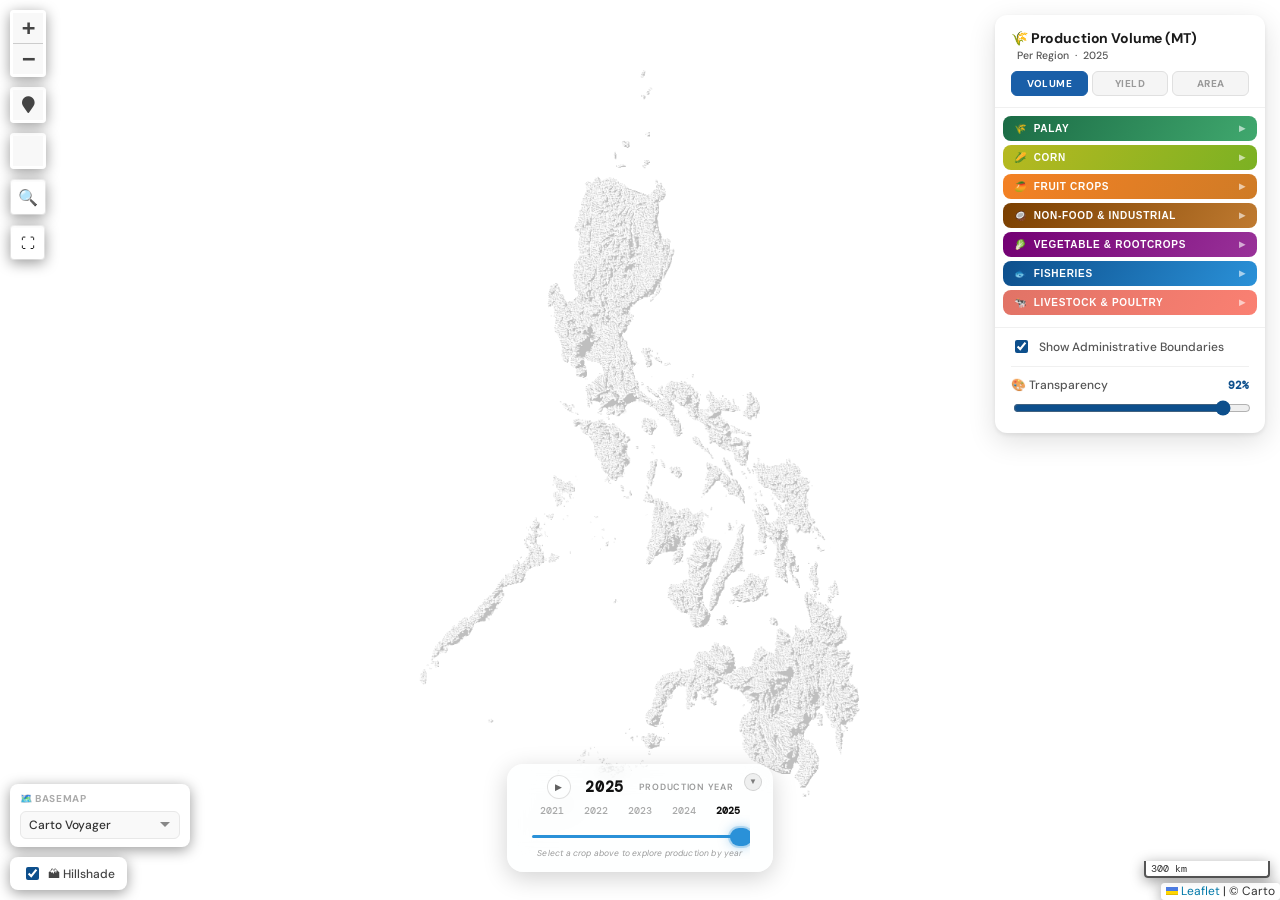
==== index.html @ 70ce282b "Initial Push" ====
<!doctype html>
<html lang="en">

<head>
    <meta charset="utf-8">
    <meta name="viewport" content="initial-scale=1,user-scalable=no,maximum-scale=1,width=device-width">
<title>Production Volume</title>
    <link rel="stylesheet" href="css/leaflet.css">
    <link rel="stylesheet" href="css/qgis2web.css">
    <link rel="stylesheet" href="css/L.Control.Locate.min.css">
    <link rel="stylesheet" href="css/fontawesome-all.min.css">
    <link rel="stylesheet" href="css/leaflet.photon.css">
    <link rel="stylesheet" href="css/leaflet-measure.css">
    <link rel="stylesheet" href="css/app.css">
</head>

<body>

    <div id="control-panel">
        <div id="panel-header">
            <h3 id="panel-title">🌾 Production Volume (MT)</h3>
            <p>&nbsp; Per Region &nbsp;·&nbsp; <span id="header-year">2025</span></p>
            <div id="metric-tabs">
                <button class="metric-tab active" data-metric="volume">Volume</button>
                <button class="metric-tab" data-metric="yield">Yield</button>
                <button class="metric-tab" data-metric="area">Area</button>
            </div>
        </div>
        <div id="tree-scroll">
            <div class="tree-section">
                <button class="section-header palay">
                    <div class="section-header-inner"><span>🌾</span><span>Palay</span></div>
                    <span class="chevron">▶</span>
                </button>
                <div class="tree-children">
                    <div class="tree-item" data-crop="Overall Palay Production">Palay</div>
                    <div class="tree-item" data-crop="Irrigated Palay Production">Irrigated Palay</div>
                    <div class="tree-item" data-crop="Rainfed Palay Production">Rainfed Palay</div>
                </div>
            </div>
            <div class="tree-section">
                <button class="section-header corn">
                    <div class="section-header-inner"><span>🌽</span><span>Corn</span></div>
                    <span class="chevron">▶</span>
                </button>
                <div class="tree-children">
                    <div class="tree-item" data-crop="Yellow Corn Production">Yellow Corn</div>
                    <div class="tree-item" data-crop="White Corn Production">White Corn</div>
                </div>
            </div>
            <div class="tree-section">
                <button class="section-header fruits">
                    <div class="section-header-inner"><span>🥭</span><span>Fruit Crops</span></div>
                    <span class="chevron">▶</span>
                </button>
                <div class="tree-children">
                    <div class="tree-item" data-crop="Overall Mango Production">Mango</div>
                    <div class="tree-item" data-crop="Overall Banana Production">Banana</div>
                </div>
            </div>
            <div class="tree-section">
                <button class="section-header non-food">
                    <div class="section-header-inner"><span>🥥</span><span>Non-Food &amp; Industrial</span></div>
                    <span class="chevron">▶</span>
                </button>
                <div class="tree-children">
                    <div class="tree-item" data-crop="Overall Coconut Production">Coconut with Husk</div>
                    <div class="tree-item" data-crop="Overall Sugar Production">Sugarcane</div>
                </div>
            </div>
            <div class="tree-section">
                <button class="section-header vegetable">
                    <div class="section-header-inner"><span>🥬</span><span>Vegetable &amp; Rootcrops</span></div>
                    <span class="chevron">▶</span>
                </button>
                <div class="tree-children">
                    <div class="tree-item" data-crop="Overall Cabbage Production">Cabbage</div>
                    <div class="tree-item" data-crop="Overall Onion Production">Onion</div>
                </div>
            </div>
            <div class="tree-section">
                <button class="section-header fisheries">
                    <div class="section-header-inner"><span>🐟</span><span>Fisheries</span></div>
                    <span class="chevron">▶</span>
                </button>
                <div class="tree-children">
                    <div class="tree-item" data-crop="Overall Milkfish Production">Milkfish (Bangus)</div>
                    <div class="tree-item" data-crop="Overall Tilapia Production">Tilapia</div>
                </div>
            </div>
            <div class="tree-section">
                <button class="section-header livestock">
                    <div class="section-header-inner"><span>🐄</span><span>Livestock &amp; Poultry</span></div>
                    <span class="chevron">▶</span>
                </button>
                <div class="tree-children">
                    <div class="tree-item" data-crop="Overall Chicken Production">Chicken</div>
                    <div class="tree-item" data-crop="Overall Cattle Production">Cattle</div>
                    <div class="tree-item" data-crop="Overall Hog Production">Hog</div>
                    <div class="tree-item" data-crop="Overall Dairy Production">Dairy</div>
                    <div class="tree-item" data-crop="Overall Egg Production">Eggs</div>
                </div>
            </div>
        </div>
        <div id="panel-footer">
            <div class="toggle-row">
                <input type="checkbox" id="toggle-borders" checked>
                <label for="toggle-borders">Show Administrative Boundaries</label>
            </div>
            <div class="opacity-row">
                <div class="opacity-row-header">
                    <label>🎨 Transparency</label>
                    <span id="opacity-value">92%</span>
                </div>
                <input type="range" id="opacity-slider" min="10" max="100" value="92" step="2">
            </div>
        </div>
    </div>

    <div id="legend-panel">
        <div id="legend-header">
            <div>
                <div id="legend-title">Legend</div>
                <div id="legend-avg"></div>
            </div>
            <button id="legend-toggle" title="Collapse legend">▼</button>
        </div>
        <div id="legend-body">
            <div id="legend-items"></div>
            <div id="legend-footnote"></div>
        </div>
    </div>

    <div id="year-controller">
        <button id="year-controller-toggle" title="Collapse">▼</button>
        <div id="year-top-row">
            <button id="play-btn" title="Auto-play years">▶</button>
            <div id="year-label">2025</div>
            <div id="year-badge">Production Year</div>
        </div>
        <div id="year-controller-body">
            <div id="year-ticks-row">
                <span class="yr-tick-label" data-yr="2021">2021</span>
                <span class="yr-tick-label" data-yr="2022">2022</span>
                <span class="yr-tick-label" data-yr="2023">2023</span>
                <span class="yr-tick-label" data-yr="2024">2024</span>
                <span class="yr-tick-label active" data-yr="2025">2025</span>
            </div>
            <div id="year-slider-row">
                <input type="range" id="year-slider" min="2021" max="2025" value="2025" step="1">
            </div>
            <div id="year-hint">Select a crop above to explore production by year</div>
        </div>
    </div>

    <div id="map"></div>

    <script src="js/leaflet.js"></script>
    <script src="js/L.Control.Locate.min.js"></script>
    <script src="js/leaflet.photon.js"></script>
    <script src="js/leaflet-measure.js"></script>
    <script src="https://cdnjs.cloudflare.com/ajax/libs/PapaParse/5.4.1/papaparse.min.js"
            integrity="sha384-D/t0ZMqQW31H3az8ktEiNb39wyKnS82iFY52QPACM+IjKW3jDUhyIgh2PApRqJZs"
            crossorigin="anonymous"></script>
    <script src="js/app.js"></script>
</body>

</html>
---- css/qgis2web.css ----
#map {
            background-color: #ffffff
        }
        html, body, #map {
			overflow: hidden;
        }
        .col9{
			height: 100%!important;
		}
		.col3{
			height: 100%;
			overflow: auto;
		}
        .info {
            padding: 6px 8px;
            font: 14px/16px Arial, Helvetica, sans-serif;
            background-color:#f8f8f8 !important;
            color: #444444 !important;
            box-shadow: 0 0 15px rgba(0,0,0,0.2);
            border-radius: 5px;
        }
        .info h2 {
            margin: 0 0 5px;
        }
        .leaflet-container {
            background: #fff;
            padding-right: 10px;
        }
        .leaflet-popup-scrolled {
            border-bottom: unset!important;
            border-top: unset!important;
        }
        .leaflet-popup-content{
            max-height: 70vh;
            max-width: 70vw;
        }
        .leaflet-popup-content.media{
            width: auto!important;
            height: auto!important;
            overflow: auto;
        }
        .leaflet-popup-content th {
            text-align: left;
            vertical-align: top;
            min-width: 75px;
        }
        .leaflet-popup-content td {
            min-width: 75px;
        }
        .leaflet-popup-content td img {
            max-height: 60vh;
            max-width: 60vw;
        }

        .leaflet-tooltip {
            background: none;
            box-shadow: none;
            border: none;
        }
        .leaflet-tooltip-left:before, .leaflet-tooltip-right:before {
            border: 0px;
        }
        }
        .fa, .leaflet-container, a {
            color: #444444 !important;
        }
        .leaflet-control-zoom-in, .leaflet-control-zoom-out,
        .leaflet-control-locate a,
        .leaflet-touch .leaflet-control-geocoder-icon,
        .leaflet-control-search .search-button,
         .leaflet-control-measure {
            background-color: #f8f8f8 !important;
            border-radius: 0px !important;
            color: #444444 !important;
        }
        .abstract {
            font: bold 18px 'Lucida Console', Monaco, monospace;
            text-indent: 1px;
            background-color: #f8f8f8 !important;
            width: 30px !important;
            color: #444444 !important;
            height: 30px !important;
            text-align: center !important;
            line-height: 30px !important;
        }
        .abstractUncollapsed {
            padding: 6px 8px;
            font: 12px/1.5 "Helvetica Neue", Arial, Helvetica, sans-serif;
            background-color:#f8f8f8 !important;
            color: #444444 !important;
            box-shadow: 0 0 15px rgba(0,0,0,0.2);
            border-radius: 5px;
            max-width: 40%;
        }
        .leaflet-control {
            box-shadow: 0 3px 14px rgba(0, 0, 0, 0.4)!important;
            border-radius: 4px;
        }
        .leaflet-touch .leaflet-control-layers,
        .leaflet-touch .leaflet-bar,
        .leaflet-control-search,
        .leaflet-control-measure {
            border: 3px solid rgba(255,255,255,.4) !important;
        }
        .leaflet-control-attribution a {
            color: #0078A8 !important;
        }
        .leaflet-control-scale-line {
            border: 2px solid #f8f8f8 !important;
            border-top: none !important;
            color: black !important;
        }
        .leaflet-control-search .search-button {
            width: 30px !important;
            height: 30px !important;
            font-size: 13px !important;
            text-align: center !important;
            cursor: pointer;
        }
        .search-button.fa.fa-binoculars{
            display: flex;
            justify-content: center;
            align-items: center;
        }
        .leaflet-control-measure .leaflet-control {
            width: 30px !important;
            height: 30px !important;
        }
        .leaflet-container .leaflet-control-search{
            background: none !important;
        }
        .leaflet-control-search .search-input {
            margin: 0px 0px 0px 0px !important;
            height: 30px !important;
        }
        .leaflet-control-measure {
            background: none!important;
            border-radius: 4px !important;
        }
        .leaflet-control-measure .leaflet-control-measure-interaction {
            background-color: #f8f8f8 !important;
        }
        .leaflet-touch .leaflet-control-measure
        .leaflet-control-measure-toggle,
        .leaflet-touch .leaflet-control-measure
        .leaflet-control-measure-toggle:hover {
            width: 30px !important;
            height: 30px !important;
            border-radius: 0px !important;
            background-color: #f8f8f8 !important;
            color: #444444 !important;
            font-size: 13px;
            line-height: 30px;
            text-align: center;
            text-indent: 0%;
        }
        .leaflet-control-layers {
			padding: 2px;
			display: flex;
			flex-direction: column;
			align-items: flex-end;
            background-color: #f8f8f8 !important;
            color: #444444 !important;

		}
        .leaflet-control-layers-expanded {
			padding-left: 6px;
		}	
        .leaflet-control-layers-expanded .leaflet-control-layers-toggle {
            display: block;
            background-image: none;
			text-decoration: none;
            margin-bottom: 3px;
        }
        .leaflet-control-layers-expanded .leaflet-control-layers-toggle::after {
            content: '»';
            font-size: x-large;
            color: #444444 !important;
            display: flex;
            align-items: center;
            justify-content: center;
            width: 100%;
            height: 100%;
            text-align: center;
        }
        .leaflet-overlay-pane {
            z-index: 550;
        }
        .leaflet-popup-pane {
            z-index: 700;
        }
        #gcd-button-control {
            display: flex;
            justify-content: center;
            align-items: center;
        }
        .leaflet-control-layers-expanded .leaflet-control-layers-toggle {
            display: none;
        }
---- css/L.Control.Locate.min.css ----
.leaflet-control-locate a{font-size:1.4em;color:#444}.leaflet-control-locate.active a{color:#2074B6}.leaflet-control-locate.active.following a{color:#FC8428}
/*# sourceMappingURL=L.Control.Locate.min.css.map */
---- css/app.css ----
@import url('https://fonts.googleapis.com/css2?family=DM+Sans:wght@400;500;600;700&family=DM+Mono:wght@400;500&display=swap');

html,
body,
#map {
    width: 100%;
    height: 100%;
    padding: 0;
    margin: 0;
    font-family: 'DM Sans', 'Segoe UI', sans-serif;
}

#control-panel {
    position: absolute;
    top: 15px;
    right: 15px;
    z-index: 1000;
    background: #fff;
    border-radius: 12px;
    box-shadow: 0 2px 4px rgba(0, 0, 0, 0.07), 0 8px 28px rgba(0, 0, 0, 0.13);
    width: 270px;
    max-height: calc(100vh - 80px);
    display: flex;
    flex-direction: column;
    overflow: hidden;
}

#panel-header {
    padding: 14px 16px 11px;
    border-bottom: 1px solid #f0f0f0;
    flex-shrink: 0;
}

#panel-header h3 {
    margin: 0 0 2px;
    font-size: 14px;
    font-weight: 700;
    color: #1a1a1a;
    letter-spacing: -0.01em;
}

#panel-header p {
    margin: 0;
    font-size: 10.5px;
    color: #555;
    font-weight: 500;
}

#tree-scroll {
    overflow-y: auto;
    flex: 1;
    padding: 8px;
}

#tree-scroll::-webkit-scrollbar {
    width: 4px;
}

#tree-scroll::-webkit-scrollbar-thumb {
    background: #e0e0e0;
    border-radius: 2px;
}

.tree-section {
    margin-bottom: 4px;
}

.section-header {
    display: flex;
    align-items: center;
    justify-content: space-between;
    padding: 7px 11px;
    border-radius: 8px;
    cursor: pointer;
    font-size: 10px;
    font-weight: 700;
    letter-spacing: 0.07em;
    text-transform: uppercase;
    color: #fff;
    user-select: none;
    transition: filter 0.15s;
    border: none;
    outline: none;
    width: 100%;
    margin-bottom: 2px;
}

.section-header:hover {
    filter: brightness(0.92);
}

.section-header.palay {
    background: linear-gradient(120deg, #1b6b45, #40a86e);
}

.section-header.corn {
    background: linear-gradient(120deg, #b7b920, #7bb123);
}

.section-header.fruits {
    background: linear-gradient(120deg, #f48124, #cf7b26);
}

.section-header.non-food {
    background: linear-gradient(120deg,#7a3f00, #bf7a30);
}

.section-header.vegetable {
    background: linear-gradient(120deg, #730073, #993299);
}

.section-header.fisheries {
    background: linear-gradient(120deg, #0d4f8c, #2a91d8);
}

.section-header.livestock {
    background: linear-gradient(120deg,#e17366, #fa8072);
}

.section-header-inner {
    display: flex;
    align-items: center;
    gap: 7px;
}

.tree-item {
    display: flex;
    align-items: center;
    padding: 5px 10px 5px 22px;
    margin: 1px 0;
    border-radius: 6px;
    cursor: pointer;
    font-size: 12px;
    color: #555;
    user-select: none;
    transition: background 0.1s, color 0.1s;
    position: relative;
}

.tree-item::before {
    content: '';
    position: absolute;
    left: 12px;
    width: 5px;
    height: 5px;
    border-radius: 50%;
    background: #d0d0d0;
    transition: background 0.1s;
}

.tree-item:hover {
    background: #eef5ff;
    color: #1a4f8c;
}

.tree-item:hover::before {
    background: #2a91d8;
}

.tree-item.active {
    background: #deeeff;
    color: #0d4070;
    font-weight: 600;
}

.tree-item.active::before {
    background: #0d4f8c;
}

.tree-children {
    display: none;
}

.tree-children.open {
    display: block;
}

.chevron {
    font-size: 8px;
    transition: transform 0.2s;
    opacity: 0.6;
    flex-shrink: 0;
}

.chevron.open {
    transform: rotate(90deg);
}

#panel-footer {
    padding: 9px 16px 12px;
    border-top: 1px solid #f0f0f0;
    flex-shrink: 0;
}

.toggle-row {
    display: flex;
    align-items: center;
    gap: 8px;
    cursor: pointer;
}

.toggle-row input[type="checkbox"] {
    cursor: pointer;
    accent-color: #0d4f8c;
}

.toggle-row label {
    font-size: 12px;
    color: #555;
    cursor: pointer;
    font-weight: 500;
}

.opacity-row {
    margin-top: 10px;
    padding-top: 10px;
    border-top: 1px solid #f0f0f0;
}

.opacity-row-header {
    display: flex;
    justify-content: space-between;
    align-items: center;
    margin-bottom: 5px;
}

.opacity-row-header label {
    font-size: 12px;
    color: #555;
    font-weight: 500;
    cursor: default;
}

#opacity-value {
    font-size: 11px;
    font-weight: 700;
    color: #0d4f8c;
    font-family: 'DM Mono', monospace;
}

#opacity-slider {
    width: 100%;
    accent-color: #0d4f8c;
    cursor: pointer;
}

#legend-panel {
    position: absolute;
    bottom: 130px;
    left: 15px;
    z-index: 1000;
    background: #fff;
    border-radius: 12px;
    box-shadow: 0 2px 4px rgba(0, 0, 0, 0.07), 0 8px 28px rgba(0, 0, 0, 0.13);
    width: 260px;
    padding: 12px 14px 13px;
    display: none;
    animation: fadeUp 0.2s ease;
}

@keyframes fadeUp {
    from {
        opacity: 0;
        transform: translateY(6px);
    }

    to {
        opacity: 1;
        transform: translateY(0);
    }
}

#legend-header {
    display: flex;
    align-items: flex-start;
    justify-content: space-between;
    gap: 8px;
    margin-bottom: 9px;
}

#legend-toggle {
    background: #f5f5f5;
    border: none;
    border-radius: 5px;
    width: 22px;
    height: 22px;
    font-size: 10px;
    cursor: pointer;
    color: #888;
    flex-shrink: 0;
    display: flex;
    align-items: center;
    justify-content: center;
    transition: background 0.15s, transform 0.2s;
    margin-top: 1px;
}

#legend-toggle:hover {
    background: #e8e8e8;
    color: #444;
}

#legend-toggle.collapsed {
    transform: rotate(-90deg);
}

#legend-body {
    transition: max-height 0.25s ease, opacity 0.2s ease;
    max-height: 500px;
    opacity: 1;
    overflow: hidden;
}

#legend-body.collapsed {
    max-height: 0;
    opacity: 0;
}

#legend-title {
    font-size: 11.5px;
    font-weight: 700;
    color: #1a1a1a;
    margin-bottom: 2px;
}

#legend-avg {
    font-size: 10px;
    color: #888;
    font-weight: 500;
    font-family: 'DM Mono', monospace;
}

.legend-row {
    display: flex;
    align-items: flex-start;
    margin-bottom: 8px;
    gap: 9px;
}

.legend-swatch {
    width: 16px;
    height: 16px;
    border-radius: 3px;
    flex-shrink: 0;
    margin-top: 2px;
    border: 1px solid rgba(0, 0, 0, 0.10);
}

.legend-label {
    font-size: 11px;
    font-weight: 600;
    color: #333;
    line-height: 1.3;
}

.legend-range {
    font-size: 9.5px;
    color: #888;
    margin-top: 2px;
    font-family: 'DM Mono', monospace;
    line-height: 1.4;
}

.legend-count {
    font-size: 9px;
    color: #bbb;
    margin-top: 1px;
}

#legend-footnote {
    font-size: 9px;
    color: #aaa;
    font-style: italic;
    margin-top: 8px;
    padding-top: 7px;
    border-top: 1px solid #f0f0f0;
    line-height: 1.4;
    display: none;
}

.leaflet-control-layers-expanded {
    padding: 9px 12px !important;
    font-size: 12px !important;
    font-family: 'DM Sans', sans-serif !important;
    border-radius: 8px !important;
}

.leaflet-popup-content-wrapper {
    max-width: 220px;
}

.leaflet-control-photon {
    display: none !important;
}

.leaflet-control-scale-line {
    font-family: 'DM Mono', monospace !important;
    font-size: 10px !important;
    border-color: #555 !important;
    color: #333 !important;
    background: rgba(255, 255, 255, 0.85) !important;
    padding: 2px 5px !important;
    border-radius: 0 0 4px 4px !important;
    backdrop-filter: blur(4px);
}

.hillshade-toggle {
    background: white;
    border-radius: 8px;
    padding: 7px 12px;
    box-shadow: 0 2px 4px rgba(0, 0, 0, 0.07), 0 4px 14px rgba(0, 0, 0, 0.11);
    font-size: 12px;
    font-family: 'DM Sans', sans-serif;
}

.hillshade-toggle label {
    display: flex;
    align-items: center;
    gap: 6px;
    cursor: pointer;
    color: #444;
    font-weight: 500;
    white-space: nowrap;
}

.hillshade-toggle input[type="checkbox"] {
    accent-color: #0d4f8c;
    cursor: pointer;
    width: 13px;
    height: 13px;
}

.basemap-control {
    background: white;
    border-radius: 8px;
    padding: 7px 10px 8px;
    box-shadow: 0 2px 4px rgba(0, 0, 0, 0.07), 0 4px 14px rgba(0, 0, 0, 0.11);
    font-family: 'DM Sans', sans-serif;
    min-width: 160px;
}

.basemap-label {
    font-size: 10px;
    font-weight: 700;
    color: #aaa;
    letter-spacing: 0.06em;
    text-transform: uppercase;
    margin-bottom: 5px;
}

.basemap-control select {
    width: 100%;
    border: 1px solid #e8e8e8;
    border-radius: 6px;
    padding: 5px 26px 5px 8px;
    font-size: 12px;
    font-family: 'DM Sans', sans-serif;
    font-weight: 500;
    color: #333;
    background: #f9f9f9;
    cursor: pointer;
    outline: none;
    appearance: none;
    -webkit-appearance: none;
    background-image: url("data:image/svg+xml,%3Csvg xmlns='http://www.w3.org/2000/svg' width='12' height='12' viewBox='0 0 12 12'%3E%3Cpath fill='%23888' d='M6 8L1 3h10z'/%3E%3C/svg%3E");
    background-repeat: no-repeat;
    background-position: right 8px center;
}

.basemap-control select:hover {
    border-color: #0d4f8c;
    background-color: #f0f7ff;
}

.custom-search-control {
    display: flex;
    align-items: center;
    background: white;
    border-radius: 4px;
    box-shadow: 0 1px 5px rgba(0, 0, 0, 0.4);
    overflow: visible;
    position: relative;
    height: 30px;
}

.custom-search-btn {
    width: 30px;
    height: 30px;
    flex-shrink: 0;
    background: white;
    border: none;
    cursor: pointer;
    display: flex;
    align-items: center;
    justify-content: center;
    font-size: 16px;
    border-radius: 4px;
}

.custom-search-input {
    width: 0;
    max-width: 0;
    opacity: 0;
    border: none;
    outline: none;
    font-size: 12px;
    padding: 0;
    font-family: 'DM Sans', sans-serif;
    transition: max-width 0.25s ease, opacity 0.2s, padding 0.25s;
    background: transparent;
}

.custom-search-control.open .custom-search-input {
    max-width: 185px;
    width: 185px;
    opacity: 1;
    padding: 0 8px 0 2px;
}

.custom-search-results {
    position: absolute;
    top: 34px;
    left: 0;
    background: white;
    border-radius: 6px;
    box-shadow: 0 4px 12px rgba(0, 0, 0, 0.15);
    width: 240px;
    z-index: 9999;
    font-size: 12px;
    overflow: hidden;
    display: none;
}

.custom-search-results.visible {
    display: block;
}

.custom-search-result-item {
    padding: 8px 12px;
    cursor: pointer;
    border-bottom: 1px solid #f5f5f5;
    line-height: 1.4;
    transition: background 0.1s;
}

.custom-search-result-item:last-child {
    border-bottom: none;
}

.custom-search-result-item:hover {
    background: #f0f7ff;
}

.result-main {
    font-weight: 600;
    color: #222;
}

.result-sub {
    font-size: 10.5px;
    color: #999;
    margin-top: 1px;
}

.leaflet-control-measure .leaflet-control-measure-toggle {
    font-size: 0 !important;
    display: flex !important;
    align-items: center !important;
    justify-content: center !important;
}

.fullscreen-btn {
    width: 35px;
    height: 35px;
    background: white;
    border: none;
    border-radius: 4px;
    box-shadow: 0 1px 5px rgba(0, 0, 0, 0.4);
    cursor: pointer;
    display: flex;
    align-items: center;
    justify-content: center;
    font-size: 14px;
    transition: background 0.15s;
}

.fullscreen-btn:hover {
    background: #f4f4f4;
}

#year-controller {
    position: absolute;
    bottom: 28px;
    left: 50%;
    transform: translateX(-50%);
    z-index: 1000;
    background: rgba(252, 255, 255, 0.35);
    backdrop-filter: blur(12px) saturate(180%);
    -webkit-backdrop-filter: blur(12px) saturate(180%);
    border: 1px solid rgba(255, 255, 255, 0.25);
    border-radius: 16px;
    padding: 10px 22px 12px;
    width: 220px;
    display: flex;
    flex-direction: column;
    align-items: center;
    gap: 5px;
    box-shadow: 0 6px 24px rgba(0, 0, 0, 0.18), inset 0 1px 0 rgba(255, 255, 255, 0.4);
    user-select: none;
    transition: width 0.3s ease, padding 0.3s ease, min-width 0.3s ease;
}

#year-controller.collapsed {
    width: auto;
    min-width: 160px;
    padding: 9px 32px 9px 18px;
}

#year-top-row {
    display: flex;
    align-items: center;
    justify-content: space-between;
    width: 85%;
}

#play-btn {
    width: 24px;
    height: 24px;
    border-radius: 50%;
    background: rgba(255, 255, 255, 0.4);
    border: 1px solid rgba(0, 0, 0, 0.12);
    color: rgba(30, 30, 30, 0.7);
    font-size: 9px;
    cursor: pointer;
    display: flex;
    align-items: center;
    justify-content: center;
    transition: background 0.2s, transform 0.15s;
    flex-shrink: 0;
}

#play-btn:hover {
    background: rgba(42, 145, 216, 0.2);
    transform: scale(1.08);
    color: #0d4f8c;
}

#play-btn.playing {
    background: rgba(42, 145, 216, 0.5);
    border-color: rgba(91, 196, 255, 0.5);
    color: white;
}

#year-label {
    font-family: 'DM Mono', monospace;
    font-size: 15px;
    font-weight: 700;
    color: #111;
    letter-spacing: 0.06em;
    transition: color 0.2s, transform 0.2s;
}

#year-label.flash {
    color: #2a91d8;
    transform: scale(1.12);
}

#year-badge {
    font-size: 9px;
    font-weight: 600;
    color: rgba(30, 30, 30, 0.45);
    letter-spacing: 0.08em;
    text-transform: uppercase;
}

#year-controller-toggle {
    position: absolute;
    top: 8px;
    right: 10px;
    width: 18px;
    height: 18px;
    border-radius: 50%;
    background: rgba(0, 0, 0, 0.06);
    border: 1px solid rgba(0, 0, 0, 0.12);
    color: rgba(30, 30, 30, 0.55);
    font-size: 8px;
    cursor: pointer;
    display: flex;
    align-items: center;
    justify-content: center;
    transition: background 0.2s, transform 0.3s, color 0.2s;
    line-height: 1;
}

#year-controller-toggle:hover {
    background: rgba(0, 0, 0, 0.12);
    color: #111;
}

#year-controller-toggle.collapsed {
    transform: rotate(180deg);
}

#year-controller-body {
    display: flex;
    flex-direction: column;
    align-items: center;
    gap: 5px;
    width: 100%;
    overflow: hidden;
    max-height: 200px;
    opacity: 1;
    transition: max-height 0.3s ease, opacity 0.25s ease, margin 0.3s ease;
}

#year-controller-body.collapsed {
    max-height: 0;
    opacity: 0;
    margin-top: -4px;
}

#year-ticks-row {
    display: flex;
    justify-content: space-between;
    width: 100%;
    padding: 0 2px;
}

.yr-tick-label {
    font-size: 10px;
    font-family: 'DM Mono', monospace;
    font-weight: 500;
    color: rgba(30, 30, 30, 0.38);
    transition: color 0.2s, font-weight 0.2s;
    text-align: center;
    flex: 1;
    cursor: pointer;
}

.yr-tick-label:hover {
    color: rgba(30, 30, 30, 0.65);
}

.yr-tick-label.active {
    color: #111;
    font-weight: 700;
}

#year-slider-row {
    width: 100%;
    padding: 0 4px;
}

#year-slider {
    width: 100%;
    -webkit-appearance: none;
    appearance: none;
    height: 3px;
    border-radius: 2px;
    outline: none;
    cursor: pointer;
    background: linear-gradient(to right, #2a91d8 0%, #2a91d8 var(--fill-pct, 100%), rgba(0, 0, 0, 0.15) var(--fill-pct, 100%), rgba(0, 0, 0, 0.15) 100%);
}

#year-slider::-webkit-slider-thumb {
    -webkit-appearance: none;
    width: 22px;
    height: 18px;
    border-radius: 9px;
    background: #2a91d8;
    box-shadow: 0 0 0 2px rgba(42, 145, 216, 0.25), 0 0 12px rgba(42, 145, 216, 0.5);
    cursor: pointer;
    transition: box-shadow 0.2s, transform 0.15s;
}

#year-slider::-webkit-slider-thumb:hover {
    box-shadow: 0 0 0 4px rgba(42, 145, 216, 0.25), 0 0 18px rgba(42, 145, 216, 0.65);
    transform: scale(1.05);
}

#year-slider::-moz-range-thumb {
    width: 22px;
    height: 18px;
    border-radius: 9px;
    background: #2a91d8;
    border: none;
    box-shadow: 0 0 0 2px rgba(42, 145, 216, 0.25), 0 0 12px rgba(42, 145, 216, 0.5);
}

#year-hint {
    font-size: 8.5px;
    color: rgba(30, 30, 30, 0.45);
    font-style: italic;
    text-align: center;
    letter-spacing: 0.02em;
}

#year-dots {
    display: none;
}

.path-elevated {
    filter:
        drop-shadow(0 1px 2px rgba(0, 0, 0, 0.55))
        drop-shadow(0 6px 12px rgba(0, 0, 0, 0.45))
        drop-shadow(0 16px 32px rgba(0, 0, 0, 0.28));
    transition: filter 0.3s ease;
}

/* ── Info popup card ─────────────────────────────────────────────────────────── */
.leaflet-popup-content-wrapper {
    border-radius: 10px !important;
    box-shadow: 0 4px 18px rgba(0,0,0,0.18) !important;
    padding: 0 !important;
    min-width: 290px !important;
}

.leaflet-popup-content {
    margin: 0 !important;
    width: auto !important;
}

.info-popup {
    font-family: 'DM Sans', sans-serif;
    padding: 13px 16px 11px;
    min-width: 290px;
}

.info-popup-title {
    font-size: 13px;
    font-weight: 700;
    color: #1a1a1a;
    line-height: 1.3;
    margin-bottom: 1px;
}

.info-popup-subtitle {
    font-size: 10px;
    color: #888;
    font-weight: 500;
    margin-bottom: 0;
}

.info-popup-rows {
    display: flex;
    flex-direction: column;
    gap: 5px;
    margin-top: 10px;
    border-top: 1px solid #f0f0f0;
    padding-top: 9px;
}

.info-row {
    display: flex;
    justify-content: space-between;
    align-items: baseline;
    gap: 10px;
}

.info-label {
    font-size: 10.5px;
    color: #888;
    font-weight: 500;
    flex-shrink: 0;
    max-width: 130px;
    line-height: 1.35;
}

.info-val {
    font-size: 11px;
    font-weight: 700;
    color: #1a1a1a;
    text-align: right;
    font-family: 'DM Mono', monospace;
    word-break: break-word;
}

.growth-pos { color: #1a7a3a; }
.growth-neg { color: #c0392b; }

.info-badge {
    margin-top: 7px;
    font-size: 9.5px;
    font-weight: 700;
    padding: 3px 9px;
    border-radius: 20px;
    display: inline-block;
    letter-spacing: 0.02em;
}


.info-alias {
    font-size: 9px;
    color: #aaa;
    font-style: italic;
    margin-top: 5px;
    border-top: 1px solid #f0f0f0;
    padding-top: 5px;
}

/* ── Metric tabs ────────────────────────────────────────────────────────────── */
#metric-tabs {
    display: flex;
    gap: 4px;
    margin-top: 9px;
}

.metric-tab {
    flex: 1;
    padding: 5px 0;
    font-size: 10px;
    font-weight: 700;
    font-family: 'DM Sans', sans-serif;
    border: 1.5px solid #e0e0e0;
    border-radius: 6px;
    background: #f5f5f5;
    color: #999;
    cursor: pointer;
    transition: background 0.15s, border-color 0.15s, color 0.15s;
    letter-spacing: 0.04em;
    text-transform: uppercase;
}

.metric-tab:hover:not(.unavailable) {
    background: #eef3ff;
    border-color: #b0c8ee;
    color: #1a5fa8;
}

.metric-tab.active {
    background: #1a5fa8;
    border-color: #1a5fa8;
    color: #fff;
}

.metric-tab.unavailable {
    opacity: 0.38;
    cursor: default;
}

@media print {
    #control-panel,
    #legend-panel,
    #year-controller,
    .leaflet-control-container {
        display: none !important;
    }

    html,
    body {
        margin: 0 !important;
        padding: 0 !important;
    }

    #map {
        position: fixed !important;
        top: 0 !important;
        left: 0 !important;
        width: 100vw !important;
        height: 100vh !important;
    }
}
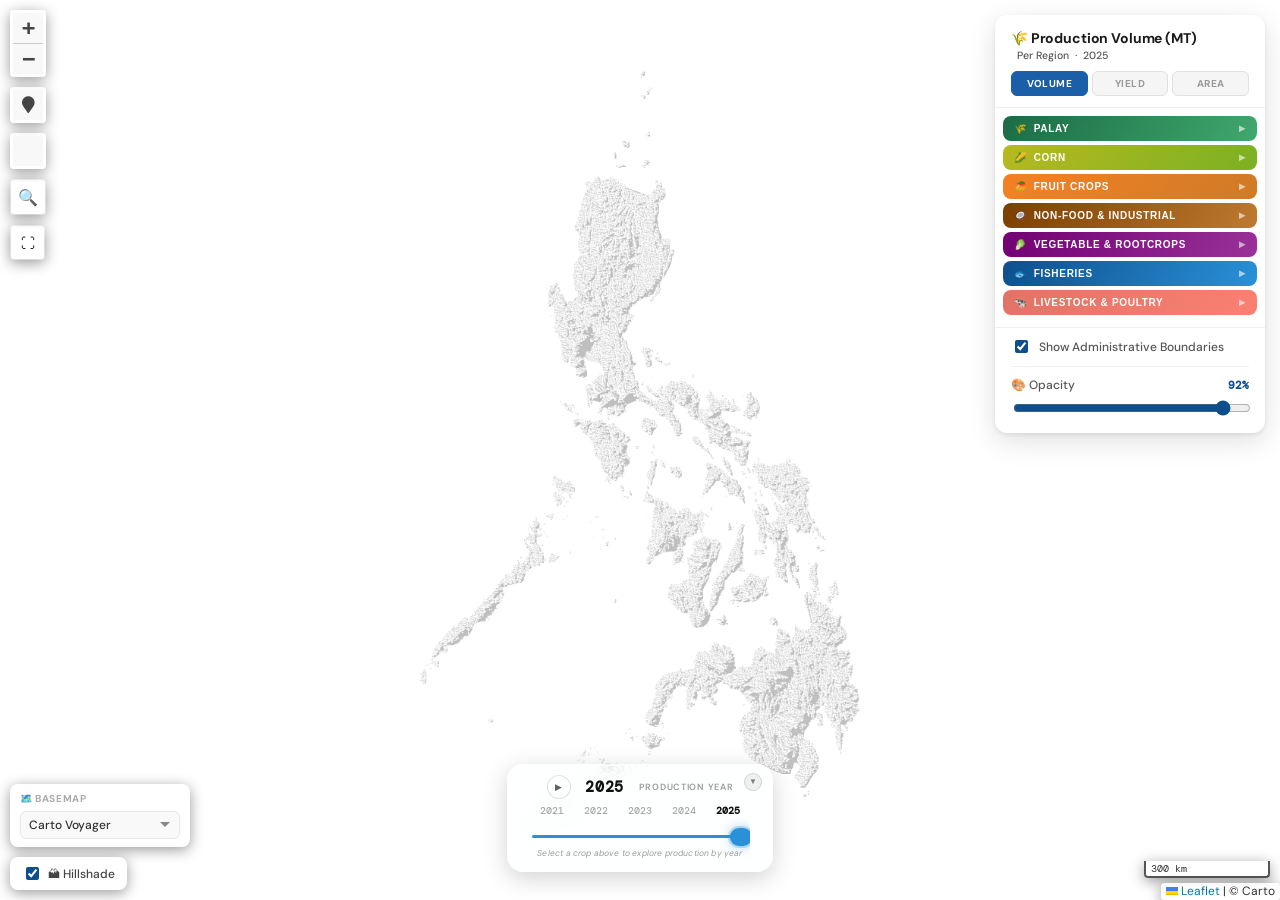
==== commit 2d6c6b27: "7/3/2026 updated" ====
--- a/index.html
+++ b/index.html
@@ -74,8 +74,41 @@
                     <span class="chevron">▶</span>
                 </button>
                 <div class="tree-children">
-                    <div class="tree-item" data-crop="Overall Cabbage Production">Cabbage</div>
-                    <div class="tree-item" data-crop="Overall Onion Production">Onion</div>
+                    <button class="sub-group-header">
+                        <span>🏔 Highland Crops</span>
+                        <span class="chevron">▶</span>
+                    </button>
+                    <div class="tree-children sub-children">
+                        <div class="tree-item" data-crop="Overall Cabbage Production">Cabbage</div>
+                        <div class="tree-item" data-crop="Overall Carrots Production">Carrots</div>
+                        <div class="tree-item" data-crop="Overall Cauliflower Production">Cauliflower</div>
+                        <div class="tree-item" data-crop="Overall Broccoli Production">Broccoli</div>
+                        <div class="tree-item" data-crop="Overall Habitsuelas Production">Habitsuelas (Baguio Beans)</div>
+                        <div class="tree-item" data-crop="Overall Chinese Cabbage Production">Chinese Cabbage</div>
+                        <div class="tree-item" data-crop="Overall Chayote Production">Chayote (Sayote)</div>
+                        <div class="tree-item" data-crop="Overall Celery Production">Celery</div>
+                    </div>
+                    <button class="sub-group-header">
+                        <span>🌿 Lowland Crops</span>
+                        <span class="chevron">▶</span>
+                    </button>
+                    <div class="tree-children sub-children">
+                        <div class="tree-item" data-crop="Overall Ampalaya Production">Ampalaya</div>
+                        <div class="tree-item" data-crop="Overall Squash Production">Squash</div>
+                        <div class="tree-item" data-crop="Overall Okra Production">Okra</div>
+                        <div class="tree-item" data-crop="Overall Eggplant Production">Eggplant</div>
+                        <div class="tree-item" data-crop="Overall Stringbeans Production">Stringbeans (Sitao)</div>
+                    </div>
+                    <button class="sub-group-header">
+                        <span>🧅 Onion</span>
+                        <span class="chevron">▶</span>
+                    </button>
+                    <div class="tree-children sub-children">
+                        <div class="tree-item" data-crop="Red Onion Production">Red Onion</div>
+                        <div class="tree-item" data-crop="Yellow Onion Production">Yellow Onion</div>
+                        <div class="tree-item" data-crop="Red Shallot Production">Red Shallot (Sibuyas Tagalog)</div>
+                    </div>
+                    <div class="tree-item" data-crop="Overall Ube Production">Ube</div>
                 </div>
             </div>
             <div class="tree-section">
@@ -109,7 +142,7 @@
             </div>
             <div class="opacity-row">
                 <div class="opacity-row-header">
-                    <label>🎨 Transparency</label>
+                    <label>🎨 Opacity</label>
                     <span id="opacity-value">92%</span>
                 </div>
                 <input type="range" id="opacity-slider" min="10" max="100" value="92" step="2">
@@ -122,6 +155,7 @@
             <div>
                 <div id="legend-title">Legend</div>
                 <div id="legend-avg"></div>
+                <div id="legend-unit-explanation" class="legend-unit-explanation"></div>
             </div>
             <button id="legend-toggle" title="Collapse legend">▼</button>
         </div>
@@ -162,6 +196,7 @@
     <script src="https://cdnjs.cloudflare.com/ajax/libs/PapaParse/5.4.1/papaparse.min.js"
             integrity="sha384-D/t0ZMqQW31H3az8ktEiNb39wyKnS82iFY52QPACM+IjKW3jDUhyIgh2PApRqJZs"
             crossorigin="anonymous"></script>
+    <script src="https://cdnjs.cloudflare.com/ajax/libs/xlsx/0.18.5/xlsx.full.min.js"></script>
     <script src="js/app.js"></script>
 </body>
 
--- a/css/app.css
+++ b/css/app.css
@@ -173,6 +173,34 @@
 
 .tree-children.open {
     display: block;
+}
+
+.sub-group-header {
+    display: flex;
+    align-items: center;
+    justify-content: space-between;
+    width: 100%;
+    padding: 5px 8px 5px 14px;
+    margin: 3px 0 1px;
+    background: #eef2fb;
+    border: none;
+    border-radius: 6px;
+    cursor: pointer;
+    font-size: 10.5px;
+    font-weight: 700;
+    color: #556;
+    text-transform: uppercase;
+    letter-spacing: 0.5px;
+    box-sizing: border-box;
+}
+
+.sub-group-header:hover {
+    background: #dde6f8;
+    color: #223;
+}
+
+.sub-children {
+    padding-left: 8px;
 }
 
 .chevron {
@@ -278,6 +306,14 @@
     margin-bottom: 9px;
 }
 
+#legend-unit-explanation {
+    margin-top: 4px;
+    font-size: 9px;
+    font-style: italic;
+    color: #888;
+    line-height: 1.4;
+}
+
 #legend-toggle {
     background: #f5f5f5;
     border: none;
@@ -386,7 +422,7 @@
 }
 
 .leaflet-popup-content-wrapper {
-    max-width: 220px;
+    max-width: 340px;
 }
 
 .leaflet-control-photon {
@@ -813,6 +849,12 @@
     box-shadow: 0 4px 18px rgba(0,0,0,0.18) !important;
     padding: 0 !important;
     min-width: 290px !important;
+    overflow: hidden !important;
+}
+
+.leaflet-popup-tip {
+    background: #ffffff !important;
+    box-shadow: none !important;
 }
 
 .leaflet-popup-content {
@@ -853,16 +895,17 @@
 .info-row {
     display: flex;
     justify-content: space-between;
-    align-items: baseline;
+    align-items: flex-start;
     gap: 10px;
+    flex-wrap: wrap;
 }
 
 .info-label {
     font-size: 10.5px;
     color: #888;
     font-weight: 500;
-    flex-shrink: 0;
-    max-width: 130px;
+    flex: 1 1 120px;
+    min-width: 0;
     line-height: 1.35;
 }
 
@@ -872,22 +915,24 @@
     color: #1a1a1a;
     text-align: right;
     font-family: 'DM Mono', monospace;
+    flex: 1 1 120px;
+    min-width: 0;
     word-break: break-word;
-}
-
-.growth-pos { color: #1a7a3a; }
-.growth-neg { color: #c0392b; }
+    overflow-wrap: anywhere;
+    letter-spacing: 0.02em;
+}
+
 
 .info-badge {
-    margin-top: 7px;
-    font-size: 9.5px;
-    font-weight: 700;
-    padding: 3px 9px;
-    border-radius: 20px;
     display: inline-block;
-    letter-spacing: 0.02em;
-}
-
+    margin-top: 10px;
+    padding: 4px 9px;
+    border-radius: 6px;
+    font-size: 10.5px;
+    font-weight: 700;
+    font-family: 'DM Sans', sans-serif;
+    letter-spacing: 0.01em;
+}
 
 .info-alias {
     font-size: 9px;
@@ -938,6 +983,13 @@
     cursor: default;
 }
 
+.metric-tab.locked {
+    opacity: 0.45;
+    cursor: default;
+    pointer-events: none;
+    filter: grayscale(10%);
+}
+
 @media print {
     #control-panel,
     #legend-panel,
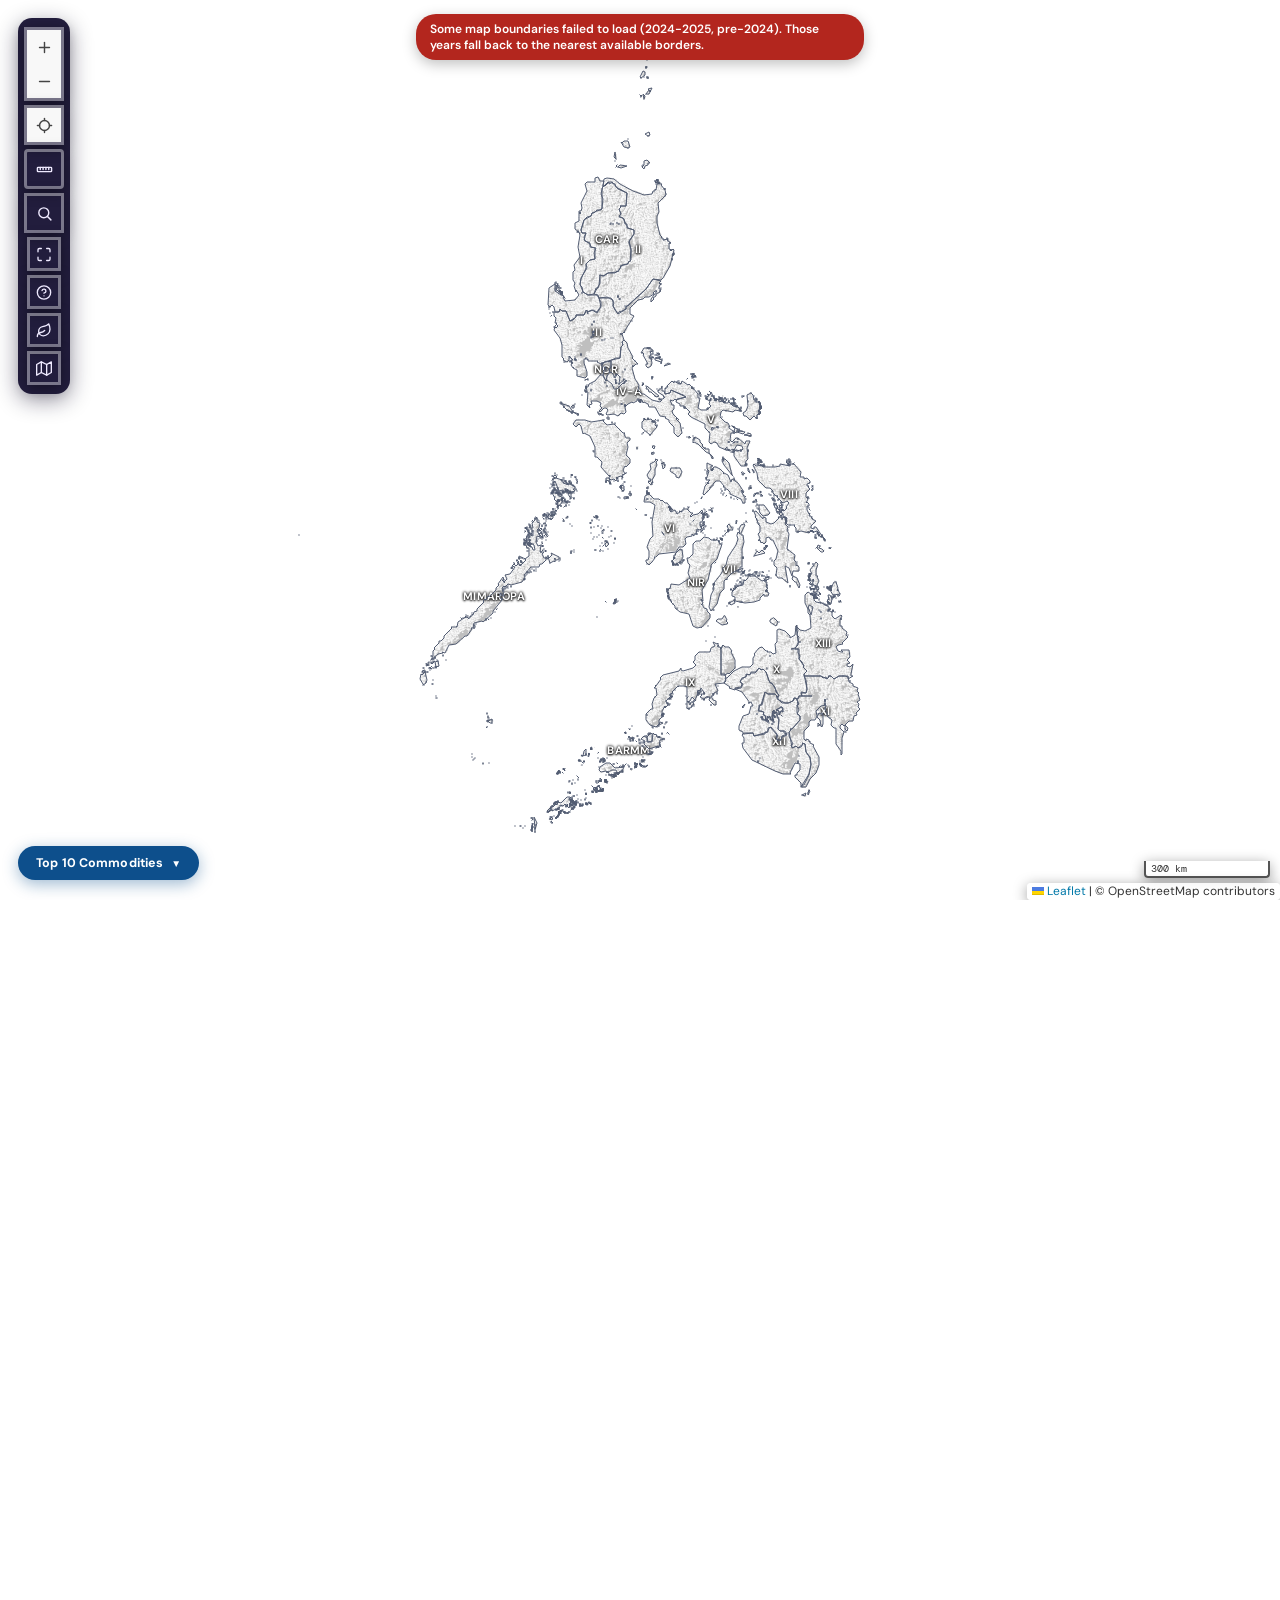
==== commit 3a0e8bdc: "App: partial-year trends, legend accuracy, catalogue fixes, metric rewiring Checkpoint of the applic" ====
--- a/index.html
+++ b/index.html
@@ -3,30 +3,58 @@
 
 <head>
     <meta charset="utf-8">
-    <meta name="viewport" content="initial-scale=1,user-scalable=no,maximum-scale=1,width=device-width">
-<title>Production Volume</title>
+    <!-- No maximum-scale/user-scalable: locking zoom fails WCAG 1.4.4 and takes
+     pinch-to-zoom away from anyone who needs to enlarge the map or the
+     legend. Leaflet manages its own gestures, so page zoom is free to work. -->
+    <meta name="viewport" content="width=device-width,initial-scale=1,viewport-fit=cover">
+<title>Philippine Agricultural Production Atlas (2021–2026)</title>
+    <meta name="description" content="Interactive map of Philippine agricultural production — volume, yield, and area harvested by region and province, 2021–2026.">
+    <meta property="og:title" content="Philippine Agricultural Production Atlas">
+    <meta property="og:description" content="Explore crop, fisheries, and livestock production across Philippine regions and provinces, 2021–2026.">
+    <meta property="og:type" content="website">
+    <link rel="icon" href="data:image/svg+xml,<svg xmlns=%22http://www.w3.org/2000/svg%22 viewBox=%220 0 100 100%22><text y=%22.9em%22 font-size=%2290%22>🌾</text></svg>">
     <link rel="stylesheet" href="css/leaflet.css">
     <link rel="stylesheet" href="css/qgis2web.css">
     <link rel="stylesheet" href="css/L.Control.Locate.min.css">
     <link rel="stylesheet" href="css/fontawesome-all.min.css">
     <link rel="stylesheet" href="css/leaflet.photon.css">
     <link rel="stylesheet" href="css/leaflet-measure.css">
-    <link rel="stylesheet" href="css/app.css">
+    <link rel="stylesheet" href="css/app.css?v=2026-09-06g">
 </head>
 
 <body>
 
+    <!-- Section 1: the interactive map and all its floating controls, pinned to
+         exactly one viewport so scrolling to the catalogue below doesn't drag
+         them along (see #map-view in app.css). -->
+    <section id="map-view">
+
     <div id="control-panel">
+        <button id="sheet-handle" title="Expand panel" aria-label="Expand panel">
+            <span class="handle-bar"></span>
+            <span class="handle-label">Tap for crops &amp; settings</span>
+        </button>
+        <button id="tree-toggle" title="Collapse category list">☰</button>
         <div id="panel-header">
-            <h3 id="panel-title">🌾 Production Volume (MT)</h3>
+            <!-- The document had no h1: it began at h3 and the outline was broken for
+         a screen reader. Visually hidden because the panel already shows its
+         own title; this names the page itself. -->
+    <h1 class="sr-only">Philippine Agricultural Production Atlas</h1>
+    <h3 id="panel-title">🌾 Production Volume (MT)</h3>
             <p>&nbsp; Per Region &nbsp;·&nbsp; <span id="header-year">2025</span></p>
             <div id="metric-tabs">
                 <button class="metric-tab active" data-metric="volume">Volume</button>
                 <button class="metric-tab" data-metric="yield">Yield</button>
                 <button class="metric-tab" data-metric="area">Area</button>
-            </div>
+                <button class="metric-tab" data-metric="trees">Trees</button>
+                <button class="metric-tab" data-metric="yieldtree">Y/Tree</button>
+            </div>
+        </div>
+        <div id="crop-search-row">
+            <input id="crop-search" type="search" placeholder="🔍 Find a crop…" autocomplete="off" aria-label="Search crops">
         </div>
         <div id="tree-scroll">
+            <div id="tree-no-results" hidden>No crops match your search.</div>
             <div class="tree-section">
                 <button class="section-header palay">
                     <div class="section-header-inner"><span>🌾</span><span>Palay</span></div>
@@ -44,6 +72,7 @@
                     <span class="chevron">▶</span>
                 </button>
                 <div class="tree-children">
+                    <div class="tree-item item-hidden" data-crop="Overall Corn Production">Corn</div>
                     <div class="tree-item" data-crop="Yellow Corn Production">Yellow Corn</div>
                     <div class="tree-item" data-crop="White Corn Production">White Corn</div>
                 </div>
@@ -54,8 +83,32 @@
                     <span class="chevron">▶</span>
                 </button>
                 <div class="tree-children">
+                    <button class="sub-group-header">
+                        <span>Banana</span>
+                        <span class="chevron">▶</span>
+                    </button>
+                    <div class="tree-children sub-children">
+                        <!-- Overall Banana is item-hidden for now. Its VOLUME is sound (all six
+                             varieties summed from fruits_long), but its only all-banana bearing-tree
+                             file puts 2025 at 276,209,633 while Banana Cardava ALONE is 303,648,834 -
+                             a subset above its parent in 67 of 87 provinces - so treesFile is already
+                             unwired and the commodity is withheld pending a replacement file.
+                             Banana Cardava stays visible and carries its own trees and yield/tree.
+                             See CHANGELOG 2026-09-06. -->
+                        <div class="tree-item item-hidden" data-crop="Overall Banana Production">Banana</div>
+                        <div class="tree-item" data-crop="Banana Cardava Production">Cardava (Saba)</div>
+                        <div class="tree-item item-hidden" data-crop="Banana Cavendish Production">Cavendish</div>
+                    </div>
+                    <div class="tree-item" data-crop="Overall Avocado Production">Avocado</div>
+                    <div class="tree-item" data-crop="Overall Calamansi Production">Calamansi</div>
+                    <div class="tree-item" data-crop="Overall Dalandan Production">Dalandan</div>
+                    <div class="tree-item" data-crop="Overall Dragon Fruit Production">Dragon Fruit</div>
+                    <div class="tree-item" data-crop="Overall Durian Production">Durian</div>
                     <div class="tree-item" data-crop="Overall Mango Production">Mango</div>
-                    <div class="tree-item" data-crop="Overall Banana Production">Banana</div>
+                    <div class="tree-item" data-crop="Overall Melon Production">Melon</div>
+                    <div class="tree-item" data-crop="Overall Pineapple Production">Pineapple</div>
+                    <div class="tree-item" data-crop="Overall Pomelo Production">Pomelo</div>
+                    <div class="tree-item" data-crop="Overall Rambutan Production">Rambutan</div>
                 </div>
             </div>
             <div class="tree-section">
@@ -64,8 +117,49 @@
                     <span class="chevron">▶</span>
                 </button>
                 <div class="tree-children">
+                    <!-- Sub-groups lead their section (see the Banana and Highland
+                         Crops groups). The fibre crops were interleaved with the
+                         tobaccos and the food crops - Silk between Cotton and
+                         Bariw, the three Agaves between Coir and Tobacco - so
+                         neither group read as one. Source order is preserved
+                         inside the group; the item-disabled entries are the
+                         fibres PSA publishes no figures for. -->
+                    <button class="sub-group-header">
+                        <span>Fibers</span>
+                        <span class="chevron">▶</span>
+                    </button>
+                    <div class="tree-children sub-children">
+                        <div class="tree-item" data-crop="Overall Abaca Production">Abaca</div>
+                        <div class="tree-item" data-crop="Overall Pinya Fiber Production">Piña</div>
+                        <div class="tree-item" data-crop="Overall Cotton Production">Cotton</div>
+                        <div class="tree-item item-disabled">Silk</div>
+                        <div class="tree-item" data-crop="Overall Bariw Production">Bariw</div>
+                        <div class="tree-item" data-crop="Overall Salago Production">Salago</div>
+                        <div class="tree-item item-disabled">Raffia</div>
+                        <div class="tree-item item-disabled">Buri</div>
+                        <div class="tree-item" data-crop="Overall Coir Production">Coir</div>
+                        <div class="tree-item item-disabled">Agave</div>
+                        <div class="tree-item item-disabled">Agave (Sisal)</div>
+                        <div class="tree-item item-disabled">Agave (Maguey)</div>
+                    </div>
+                    <!-- Overall Tobacco leads its own variants, the same shape as
+                         the Banana group. Burley is item-disabled: PSA publishes
+                         no figures for it, but it is a tobacco, so it belongs
+                         here rather than with the other record-less entries. -->
+                    <button class="sub-group-header">
+                        <span>Tobacco</span>
+                        <span class="chevron">▶</span>
+                    </button>
+                    <div class="tree-children sub-children">
+                        <div class="tree-item" data-crop="Overall Tobacco Production">Tobacco</div>
+                        <div class="tree-item" data-crop="Tobacco Virginia Production">Tobacco (Virginia)</div>
+                        <div class="tree-item item-disabled">Tobacco (Burley)</div>
+                        <div class="tree-item" data-crop="Tobacco Native Production">Tobacco (Native)</div>
+                    </div>
+                    <div class="tree-item" data-crop="Overall Cacao Production">Cacao</div>
                     <div class="tree-item" data-crop="Overall Coconut Production">Coconut with Husk</div>
-                    <div class="tree-item" data-crop="Overall Sugar Production">Sugarcane</div>
+                    <div class="tree-item" data-crop="Overall Pili Production">Pili</div>
+                    <div class="tree-item item-hidden" data-crop="Overall Sugar Production">Sugarcane</div>
                 </div>
             </div>
             <div class="tree-section">
@@ -75,21 +169,32 @@
                 </button>
                 <div class="tree-children">
                     <button class="sub-group-header">
-                        <span>🏔 Highland Crops</span>
+                        <span>Highland Crops</span>
                         <span class="chevron">▶</span>
                     </button>
                     <div class="tree-children sub-children">
                         <div class="tree-item" data-crop="Overall Cabbage Production">Cabbage</div>
                         <div class="tree-item" data-crop="Overall Carrots Production">Carrots</div>
                         <div class="tree-item" data-crop="Overall Cauliflower Production">Cauliflower</div>
-                        <div class="tree-item" data-crop="Overall Broccoli Production">Broccoli</div>
-                        <div class="tree-item" data-crop="Overall Habitsuelas Production">Habitsuelas (Baguio Beans)</div>
+                        <div class="tree-item item-hidden" data-crop="Overall Broccoli Production">Broccoli</div>
+                        <div class="tree-item" data-crop="Overall Habitsuelas Production">Habichuelas (Baguio Beans)</div>
                         <div class="tree-item" data-crop="Overall Chinese Cabbage Production">Chinese Cabbage</div>
-                        <div class="tree-item" data-crop="Overall Chayote Production">Chayote (Sayote)</div>
-                        <div class="tree-item" data-crop="Overall Celery Production">Celery</div>
-                    </div>
-                    <button class="sub-group-header">
-                        <span>🌿 Lowland Crops</span>
+                        <div class="tree-item item-hidden" data-crop="Overall Chayote Production">Chayote (Sayote)</div>
+                        <!-- Celery stays item-hidden: its yield file is INVERTED. In all 15
+                             reporting provinces conv_celery_yield_provincial.csv holds
+                             area/volume, not volume/area - Benguet reads 0.0820 where the
+                             true yield is 12.1991 MT/HA (median error 510%). Do not remove
+                             this class until that file is replaced at source; unhiding it
+                             ships a wrong Yield map. See CHANGELOG 2026-09-06. -->
+                        <div class="tree-item item-hidden" data-crop="Overall Celery Production">Celery</div>
+                        <div class="tree-item" data-crop="Overall Asparagus Production">Asparagus</div>
+                        <div class="tree-item" data-crop="Overall Lettuce Production">Lettuce</div>
+                        <div class="tree-item" data-crop="Overall Chili Pepper Production">Chili Pepper (Siling Labuyo)</div>
+                        <div class="tree-item item-disabled">Sweet Pepper</div>
+                        <div class="tree-item" data-crop="Overall Bell Pepper Production">Bell Pepper</div>
+                    </div>
+                    <button class="sub-group-header">
+                        <span>Lowland Crops</span>
                         <span class="chevron">▶</span>
                     </button>
                     <div class="tree-children sub-children">
@@ -98,17 +203,54 @@
                         <div class="tree-item" data-crop="Overall Okra Production">Okra</div>
                         <div class="tree-item" data-crop="Overall Eggplant Production">Eggplant</div>
                         <div class="tree-item" data-crop="Overall Stringbeans Production">Stringbeans (Sitao)</div>
-                    </div>
-                    <button class="sub-group-header">
-                        <span>🧅 Onion</span>
-                        <span class="chevron">▶</span>
-                    </button>
-                    <div class="tree-children sub-children">
-                        <div class="tree-item" data-crop="Red Onion Production">Red Onion</div>
-                        <div class="tree-item" data-crop="Yellow Onion Production">Yellow Onion</div>
-                        <div class="tree-item" data-crop="Red Shallot Production">Red Shallot (Sibuyas Tagalog)</div>
-                    </div>
-                    <div class="tree-item" data-crop="Overall Ube Production">Ube</div>
+                        <div class="tree-item" data-crop="Overall Bottle Gourd Production">Bottle Gourd (Upo)</div>
+                        <div class="tree-item" data-crop="Overall Sponge Gourd Production">Sponge Gourd (Patola)</div>
+                        <div class="tree-item" data-crop="Overall Tomato Production">Tomato</div>
+                        <div class="tree-item" data-crop="Overall Cucumber Production">Cucumber</div>
+                        <div class="tree-item" data-crop="Overall Mushroom Production">Mushroom</div>
+                        <div class="tree-item" data-crop="Overall Pechay Production">Pechay</div>
+                        <div class="tree-item item-disabled">Upland Kangkong</div>
+                        <div class="tree-item item-disabled">Mustard Greens</div>
+                        <div class="tree-item" data-crop="Overall Spinach Production">Spinach</div>
+                        <div class="tree-item" data-crop="Overall Malabar Spinach Production">Malabar Spinach</div>
+                        <div class="tree-item" data-crop="Overall Moringa Production">Moringa (Malunggay)</div>
+                        <div class="tree-item" data-crop="Overall Radish Production">Radish</div>
+                        <div class="tree-item" data-crop="Overall Sweet Potato Leaves Production">Sweet Potato Leaves</div>
+                        <div class="tree-item" data-crop="Overall Jute Mallow Production">Jute Mallow (Saluyot)</div>
+                        <div class="tree-item" data-crop="Overall Winged Beans Production">Winged Beans</div>
+                    </div>
+                    <button class="sub-group-header">
+                        <span>Root Crops</span>
+                        <span class="chevron">▶</span>
+                    </button>
+                    <div class="tree-children sub-children">
+                        <div class="tree-item" data-crop="Overall Ube Production">Ube</div>
+                        <div class="tree-item item-hidden" data-crop="Overall Cassava Production">Cassava</div>
+                        <div class="tree-item" data-crop="Cassava Food Production">Cassava (Food)</div>
+                        <div class="tree-item item-hidden" data-crop="Cassava Industrial Production">Cassava (Industrial)</div>
+                        <div class="tree-item" data-crop="Overall Sweet Potato Production">Sweet Potato</div>
+                        <div class="tree-item" data-crop="Overall White Potato Production">White Potato</div>
+                    </div>
+                    <button class="sub-group-header">
+                        <span>Spices</span>
+                        <span class="chevron">▶</span>
+                    </button>
+                    <div class="tree-children sub-children">
+                        <div class="tree-item" data-crop="Red Onion Production">Onion (Red Onion)</div>
+                        <div class="tree-item" data-crop="White Onion Production">Onion (Yellow Granex/White Onion)</div>
+                        <div class="tree-item" data-crop="Red Shallot Production">Onion (Red Shallots)</div>
+                        <div class="tree-item" data-crop="Overall Garlic Production">Garlic</div>
+                        <div class="tree-item" data-crop="Overall Ginger Production">Ginger (Luya)</div>
+                        <div class="tree-item" data-crop="Overall Lemongrass Production">Lemongrass (Tanglad)</div>
+                        <div class="tree-item" data-crop="Overall Spring Onion Production">Spring Onion</div>
+                    </div>
+                    <button class="sub-group-header">
+                        <span>Nuts &amp; Legumes</span>
+                        <span class="chevron">▶</span>
+                    </button>
+                    <div class="tree-children sub-children">
+                        <div class="tree-item" data-crop="Overall Peanut Production">Peanut</div>
+                    </div>
                 </div>
             </div>
             <div class="tree-section">
@@ -135,59 +277,401 @@
                 </div>
             </div>
         </div>
-        <div id="panel-footer">
-            <div class="toggle-row">
-                <input type="checkbox" id="toggle-borders" checked>
-                <label for="toggle-borders">Show Administrative Boundaries</label>
-            </div>
-            <div class="opacity-row">
-                <div class="opacity-row-header">
-                    <label>🎨 Opacity</label>
-                    <span id="opacity-value">92%</span>
-                </div>
-                <input type="range" id="opacity-slider" min="10" max="100" value="92" step="2">
+        <div id="year-controller">
+            <div id="year-top-row">
+                <button id="play-btn" title="Auto-play years">▶</button>
+                <div id="year-label">2025</div>
+                <div id="year-badge-group">
+                    <span id="year-badge">Production Year</span>
+                    <button id="year-controller-toggle" title="Collapse">▼</button>
+                </div>
+            </div>
+            <div id="year-controller-body">
+                <!-- Shown only on an annual year PSA has not finished
+                     publishing (2026). Sits directly under the year number,
+                     above the controls, so the caveat is read with the year
+                     rather than after the map has already been believed.
+                     role=status so it is announced when the year changes. -->
+                <div id="partial-year-note" role="status" aria-live="polite" hidden></div>
+                <!-- Annual / Semester / Quarter. Sub-annual figures are only
+                     published for Palay and Corn, so the last two grey out for
+                     every other crop rather than leading to an empty map. -->
+                <div id="granularity-row" role="tablist" aria-label="Reporting period">
+                    <button type="button" class="gran-btn is-on" role="tab"
+                            data-gran="annual" aria-selected="true">Annual</button>
+                    <button type="button" class="gran-btn" role="tab"
+                            data-gran="semester" aria-selected="false">Semester</button>
+                    <button type="button" class="gran-btn" role="tab"
+                            data-gran="quarter" aria-selected="false">Quarter</button>
+                </div>
+                <div id="year-track">
+                    <div id="year-track-base"></div>
+                    <div id="year-track-fill"></div>
+                    <!-- Dots and ticks are drawn by renderTimeline(): the list
+                         runs from 5 entries to 24 depending on granularity. -->
+                    <div id="year-dots-row"></div>
+                    <input type="range" id="year-slider" min="0" max="4" value="4" step="1"
+                           aria-label="Reporting period">
+                </div>
+                <div id="year-ticks-row"></div>
+                <!-- The branch: which semester/quarter within the selected
+                     year. Hidden on Annual, where the year IS the period. -->
+                <div id="period-children" role="tablist"
+                     aria-label="Period within the selected year" hidden></div>
+                <div id="year-hint">Select a crop to explore production by year</div>
             </div>
         </div>
     </div>
+
+    <!-- Layers flyout — opened from the nav rail's layers button -->
+    <div id="layers-flyout" hidden>
+        <div class="flyout-section-label">Basemap</div>
+        <select id="basemap-select" aria-label="Basemap style">
+            <!-- Carto is keyed (CARTO_API_KEY in js/app.js) so it renders clean.
+                 Stadia has no key, so its tiles still carry a watermark. -->
+            <option value="carto" selected>Carto Voyager</option>
+            <option value="gray">Light Gray Canvas</option>
+            <option value="esri">Esri Satellite</option>
+            <option value="osm">OpenStreetMap</option>
+            <option value="hybrid">Esri Hybrid (Satellite + Labels)</option>
+            <option value="stadia">Stadia Smooth (needs API key)</option>
+        </select>
+        <div class="toggle-row">
+            <input type="checkbox" id="hillshade-cb" checked>
+            <label for="hillshade-cb">Terrain hillshade</label>
+        </div>
+        <div class="toggle-row">
+            <input type="checkbox" id="toggle-borders" checked>
+            <label for="toggle-borders">Administrative boundaries</label>
+        </div>
+        <div class="opacity-row">
+            <div class="opacity-row-header">
+                <label>Opacity</label>
+                <span id="opacity-value">92%</span>
+            </div>
+            <input type="range" id="opacity-slider" min="10" max="100" value="92" step="2"
+                   aria-label="Layer opacity" aria-valuetext="92 percent">
+        </div>
+    </div>
+
+    <!-- Breadcrumb — shows the drill-down level, click to zoom back out -->
+    <button id="breadcrumb" hidden>
+        <span id="breadcrumb-path"></span><span id="breadcrumb-reset" aria-hidden="true">✕</span>
+    </button>
 
     <div id="legend-panel">
         <div id="legend-header">
             <div>
                 <div id="legend-title">Legend</div>
                 <div id="legend-avg"></div>
+                <!-- The threshold every band is measured against, stated as a number so
+                     "above average" cannot be read as a vague adjective. Volume only. -->
+                <div id="legend-threshold" class="legend-threshold"></div>
                 <div id="legend-unit-explanation" class="legend-unit-explanation"></div>
             </div>
             <button id="legend-toggle" title="Collapse legend">▼</button>
         </div>
         <div id="legend-body">
             <div id="legend-items"></div>
+            <div id="legend-ranking"></div>
             <div id="legend-footnote"></div>
         </div>
+        <!-- Outside #legend-body on purpose: it is a constant attribution, not
+             content to scroll through, and inside it stole height from the bands. -->
+        <div id="legend-source">Data: Philippine Statistics Authority (PSA) · 2021–2026</div>
+        <!-- outside the collapsible body — reachable even with the legend tucked away -->
+        <button id="view-table-btn">📊 View data table</button>
     </div>
 
-    <div id="year-controller">
-        <button id="year-controller-toggle" title="Collapse">▼</button>
-        <div id="year-top-row">
-            <button id="play-btn" title="Auto-play years">▶</button>
-            <div id="year-label">2025</div>
-            <div id="year-badge">Production Year</div>
-        </div>
-        <div id="year-controller-body">
-            <div id="year-ticks-row">
-                <span class="yr-tick-label" data-yr="2021">2021</span>
-                <span class="yr-tick-label" data-yr="2022">2022</span>
-                <span class="yr-tick-label" data-yr="2023">2023</span>
-                <span class="yr-tick-label" data-yr="2024">2024</span>
-                <span class="yr-tick-label active" data-yr="2025">2025</span>
-            </div>
-            <div id="year-slider-row">
-                <input type="range" id="year-slider" min="2021" max="2025" value="2025" step="1">
-            </div>
-            <div id="year-hint">Select a crop above to explore production by year</div>
+    <div id="table-modal" hidden>
+        <div id="table-modal-backdrop"></div>
+        <div id="table-modal-card" role="dialog" aria-modal="true" aria-labelledby="table-modal-title">
+            <div id="table-modal-header">
+                <div id="table-modal-heading">
+                    <div id="table-modal-title">Data table</div>
+                    <div id="table-modal-sub"></div>
+                    <div id="table-modal-note">Figures are PSA&rsquo;s, rounded to
+                        two decimals per reporting period. Details may not sum
+                        exactly to totals.</div>
+                </div>
+                <div id="table-modal-actions">
+                    <button id="table-export-btn" title="Download as CSV">⬇ Export CSV</button>
+                    <button id="table-expand-btn" title="Expand table" aria-label="Expand table"></button>
+                    <button id="table-close-btn" aria-label="Close table">✕</button>
+                </div>
+            </div>
+            <div id="table-scroll">
+                <table id="data-table"></table>
+            </div>
         </div>
     </div>
 
+    <div id="help-modal" hidden>
+        <div id="help-modal-backdrop"></div>
+        <div id="help-modal-card" role="dialog" aria-modal="true" aria-labelledby="help-modal-title">
+            <div id="help-modal-header">
+                <div id="help-modal-title">❓ How to use this map</div>
+                <button id="help-close-btn" aria-label="Close help">✕</button>
+            </div>
+            <div id="help-scroll">
+                <h3>🚀 Quick start</h3>
+                <ol>
+                    <li><b>Pick a crop</b> from the panel (or type in the 🔍 <i>Find a crop…</i> box). The map colors in — darker means more production.</li>
+                    <li><b>Click a region</b> to zoom in and see its provinces. Click a province for its details. Click the sea to zoom back out.</li>
+                    <li><b>Change the year</b> (2021–2026) with the timeline at the bottom of the panel, or press ▶ to animate through the years.</li>
+                </ol>
+                <p class="help-tip"><b>⚠ 2026 is a partial year.</b> PSA publishes an annual figure only once the fourth quarter closes, so 2026 shows just the part of the year reported so far — and how much that is varies by commodity. It will read far lower than 2021–2025 for reasons that have nothing to do with harvests, so don't compare it with a finished year or read a trend into it. For the periods that <i>are</i> complete, switch the timeline to <b>Quarter</b> or <b>Semester</b>, where Palay and Corn carry 2026 Q1, Q2 and 1st SEM.</p>
+
+                <h3>📏 The three measurements</h3>
+                <table>
+                    <tr><th>Tab</th><th>Meaning</th></tr>
+                    <tr><td><b>Volume</b></td><td>How much was produced (MT = metric tons, 1 MT = 1,000 kg)</td></tr>
+                    <tr><td><b>Yield</b></td><td>How productive the land is (MT per hectare)</td></tr>
+                    <tr><td><b>Area</b></td><td>How much land was harvested (HA = hectares)</td></tr>
+                    <tr><td><b>Trees</b></td><td>Number of bearing trees/hills (Mango and Banana only)</td></tr>
+                </table>
+                <!-- Filled by renderCoverageHelp() in app.js from the same
+                     metricCoverage() the Data coverage table uses, so it cannot
+                     drift from the config the way the sentence it replaced had. -->
+                <div id="help-coverage"></div>
+                <p class="help-tip">📚 Data source: Philippine Statistics Authority (PSA), production years 2021–2026.</p>
+
+                <h3>🎨 The colors</h3>
+                <p>The legend explains them: <b>Peak</b> (darkest) = top 3 producers · <b>High</b> = above national average · <b>Average / Low</b> = at or below it · <b>No Data</b> = nothing reported.</p>
+                <p class="help-tip">💡 Hover a legend row to spotlight that class on the map; click to pin the highlight.</p>
+
+                <h3>🪧 Reading the popup card</h3>
+                <p>Click any region or province: you'll see its production, its <b>% share</b>, the change vs last year (green ▲ up / red ▼ down), its <b>lowest, highest and average</b> since 2021, and a mini <b>trend chart</b> — up-slope means growing; the blue dot is the year you're viewing.</p>
+
+                <h3>📊 Get the numbers</h3>
+                <p>Click <b>📊 View data table</b> at the bottom of the legend for the full table (regions, or provinces when zoomed in). <b>⬇ Export CSV</b> downloads it ready for Excel or Google Sheets.</p>
+
+                <h3>🧭 The navigation rail (top-left)</h3>
+                <p>The dark bar holds every tool: zoom, my location, measure, place search, fullscreen, this help, the crop panel toggle, and <b>Layers</b> — where you change the background map, terrain shading, boundaries and color opacity. Hover any icon to see its name.</p>
+                <p>When zoomed into a region, a <b>breadcrumb</b> appears above the timeline ("Philippines › Region …") — click it (or press <b>Esc</b>) to zoom back out. The year timeline floats at the bottom of the map.</p>
+                <p class="help-tip">💡 The web address updates as you explore — copy it to share exactly what you're looking at (crop, year, measurement, and region).</p>
+
+                <h3>🏆 Top 10 Commodities</h3>
+                <p>Click the <b>"Top 10 Commodities ▼"</b> button at the bottom of the map (or just scroll down) for a ranked catalogue of every crop by production volume — pick Philippines, an island group, a region, or a province, and optionally a Category. It follows whichever year is selected above. <b>"▲ Back to map"</b> returns you.</p>
+                <p><b>📋 View full ranking</b> opens every ranked commodity in a table — search it, sort by Volume or Yield, or export it as CSV. <b>⇄ Compare areas</b> shows two areas' top 5 side by side.</p>
+
+                <h3>📱 On your phone</h3>
+                <p>Tap the bar at the bottom to open the crop list — it closes by itself after you pick. Swipe the handle up/down to open/close. The legend (top-right) is fully open by default — tap ▼ to tuck it away.</p>
+
+                <h3>🛟 Troubleshooting</h3>
+                <ul>
+                    <li><b>"No data"</b> — that area didn't report that crop that year. Not an error.</li>
+                    <li><b>Negros Island Region missing before 2024?</b> Correct — NIR was created in 2024; earlier years count its provinces under Western/Central Visayas.</li>
+                    <li><b>Red error message?</b> Check your internet and reload the page.</li>
+                </ul>
+            </div>
+        </div>
+    </div>
+
+    <div id="status-pill" role="status" aria-live="polite">
+        <span class="status-spinner"></span>
+        <span id="status-text">Loading data…</span>
+    </div>
+
     <div id="map"></div>
+
+    <!-- Scrolls down to the Top 10 catalogue; always visible, bottom-center -->
+    <button id="catalogue-jump-btn" title="See Top 10 Commodities" aria-label="Scroll to Top 10 Commodities">
+        <span>Top 10 Commodities</span>
+        <span id="catalogue-jump-arrow" aria-hidden="true">▼</span>
+    </button>
+
+    </section>
+
+    <!-- Section 2: Top 10 commodities catalogue, ranked by production volume
+         for whichever area (Philippines / island group / region / province)
+         and year is selected. Data is fetched lazily the first time this
+         section is opened (see ensureCatalogueData() in app.js). -->
+    <section id="catalogue-section">
+        <div id="catalogue-inner">
+            <button id="catalogue-back-btn" title="Back to map" aria-label="Back to map">▲ Back to map</button>
+            <h2 id="catalogue-title">🏆 Top 10 Commodities</h2>
+            <p id="catalogue-subtitle">Ranked by Production Volume (MT) · <span id="catalogue-year">2025</span></p>
+
+            <!-- One control strip instead of two stacked bars: area/category
+                 filters on the left, secondary view actions pushed to the
+                 right (margin-left:auto) with a divider between them. -->
+            <div id="catalogue-scope-bar">
+                <label class="catalogue-field">
+                    <span>Area</span>
+                    <select id="catalogue-level-select">
+                        <option value="national">Philippines (National)</option>
+                        <option value="island">Island Group</option>
+                        <option value="region">Region</option>
+                        <option value="province">Province</option>
+                    </select>
+                </label>
+                <label class="catalogue-field" id="catalogue-island-field" hidden>
+                    <span>Island Group</span>
+                    <select id="catalogue-island-select"></select>
+                </label>
+                <label class="catalogue-field" id="catalogue-region-field" hidden>
+                    <span>Region</span>
+                    <select id="catalogue-region-select"></select>
+                </label>
+                <label class="catalogue-field" id="catalogue-province-field" hidden>
+                    <span>Province</span>
+                    <select id="catalogue-province-select"></select>
+                </label>
+                <label class="catalogue-field">
+                    <span>Category</span>
+                    <select id="catalogue-category-select">
+                        <option value="">All Categories</option>
+                    </select>
+                </label>
+                <div id="catalogue-toolbar">
+                    <button id="catalogue-view-ranking-btn">📋 View full ranking</button>
+                    <button id="catalogue-compare-btn">⇄ Compare areas</button>
+                    <button id="coverage-btn" title="Which commodities have Volume, Area, Yield, Trees and Yield per Tree">📊 Data coverage</button>
+                </div>
+            </div>
+
+            <div id="catalogue-layout">
+                <!-- Illustration map: highlights + zooms to whichever area is
+                     selected above. Not the interactive Leaflet map — a plain
+                     SVG rendering of the same boundary shapes, redrawn by
+                     renderCatalogueMap() in app.js on every scope change. -->
+                <div id="catalogue-map-panel">
+                    <svg id="catalogue-map-svg" viewBox="0 0 100 100" preserveAspectRatio="xMidYMid meet" aria-hidden="true"></svg>
+                    <div id="catalogue-map-label"></div>
+                </div>
+                <div id="catalogue-content">
+                    <div id="catalogue-status">Loading commodity data…</div>
+                    <div id="catalogue-grid"></div>
+                    <!-- Why a commodity you expected is not among the cards:
+                         how many ranked in total (the grid only shows 10) and
+                         how many have no figure at all for this area/year.
+                         Filled by renderCatalogueCoverageNote() in app.js. -->
+                    <p id="catalogue-coverage" hidden></p>
+                </div>
+            </div>
+            <p id="catalogue-footnote">Rankings use Production Volume (MT) and follow the year selected on the map above. Some crops (Palay, Corn, Fisheries, Livestock) only have regional-level data and can't appear in a specific province's Top 10, but do count at the region/island/national level. Nothing is excluded: the combined <b>Palay</b>, <b>Corn</b> and <b>Banana</b> figures rank alongside the sub-types they contain (Irrigated/Rainfed Palay, Yellow/White Corn, Cardava), so that tonnage deliberately appears twice in the list. Each combined row is badged <b>Combined total</b> and is left out of the "% of area total" so shares are not double-counted. Data: Philippine Statistics Authority (PSA) · 2021–2026.</p>
+        </div>
+
+        <!-- Full ranking table: every commodity with a reported value for the
+             current scope/year, not just the top 10 shown as cards. Opened
+             via #catalogue-view-ranking-btn; renderCatalogueRankingTable() in
+             app.js builds the rows. -->
+        <div id="catalogue-table-modal" hidden>
+            <div id="catalogue-table-backdrop"></div>
+            <div id="catalogue-table-card" role="dialog" aria-modal="true" aria-labelledby="catalogue-table-title">
+                <div id="catalogue-table-header">
+                    <div id="catalogue-table-heading">
+                        <div id="catalogue-table-title">Full Commodity Ranking</div>
+                        <div id="catalogue-table-sub"></div>
+                    </div>
+                    <button id="catalogue-table-close-btn" aria-label="Close ranking table">✕</button>
+                </div>
+                <div id="catalogue-table-toolbar">
+                    <input id="catalogue-table-search" type="text" placeholder="🔍 Search commodity…" aria-label="Search commodities in this table">
+                    <div id="catalogue-table-sort-group" role="group" aria-label="Sort table by">
+                        <button id="catalogue-sort-volume-btn" aria-pressed="true">Volume</button>
+                        <button id="catalogue-sort-yield-btn" aria-pressed="false">Yield</button>
+                    </div>
+                    <button id="catalogue-table-export-btn" title="Download as CSV">⬇ Export CSV</button>
+                </div>
+                <div id="catalogue-table-scroll">
+                    <table id="catalogue-ranking-table"></table>
+                </div>
+            </div>
+        </div>
+
+        <!-- Data coverage: which commodities carry which of the five metrics.
+             Built by renderCoverageMatrix() from metricCoverage(), which reads
+             cropConfig/provConfig live — there is no list to maintain here. -->
+        <div id="coverage-modal" hidden>
+            <div id="coverage-backdrop"></div>
+            <div id="coverage-card" role="dialog" aria-modal="true" aria-labelledby="coverage-title">
+                <div id="coverage-header">
+                    <div id="coverage-heading">
+                        <div id="coverage-title">📊 Data coverage</div>
+                        <div id="coverage-sub"></div>
+                    </div>
+                    <button id="coverage-close-btn" aria-label="Close data coverage">✕</button>
+                </div>
+                <div id="coverage-toolbar">
+                    <p id="coverage-note">These commodities have <b>Volume only</b> — PSA publishes no way to measure their productivity. Yield is volume ÷ area, so a crop with no Area cannot have a Yield either. <b>Tree crops are not listed here</b>: they carry Trees and Yield/Tree, which is the right measure for an orchard — use <b>Show all</b> to see them.</p>
+                    <button id="coverage-toggle-btn">Show all</button>
+                </div>
+                <div id="coverage-scroll">
+                    <table id="coverage-table"></table>
+                </div>
+            </div>
+        </div>
+
+        <!-- Compare areas: two independent area pickers, each showing its own
+             top 5 for the current year side by side. compareAreaOptionsHtml()
+             in app.js builds the shared option list (national/island/region/
+             province) once and reuses it for both selects. -->
+        <div id="catalogue-compare-modal" hidden>
+            <div id="catalogue-compare-backdrop"></div>
+            <div id="catalogue-compare-card" role="dialog" aria-modal="true" aria-labelledby="catalogue-compare-title">
+                <div id="catalogue-compare-header">
+                    <div id="catalogue-compare-title">⇄ Compare Areas</div>
+                    <button id="catalogue-compare-close-btn" aria-label="Close compare view">✕</button>
+                </div>
+                <div id="catalogue-compare-body">
+                    <div class="catalogue-compare-col">
+                        <select id="compare-area-a" class="catalogue-compare-select" aria-label="First area to compare"></select>
+                        <div class="catalogue-compare-list" id="compare-list-a"></div>
+                    </div>
+                    <div class="catalogue-compare-col">
+                        <select id="compare-area-b" class="catalogue-compare-select" aria-label="Second area to compare"></select>
+                        <div class="catalogue-compare-list" id="compare-list-b"></div>
+                    </div>
+                </div>
+            </div>
+        </div>
+    </section>
+
+    <!-- ── Footer ────────────────────────────────────────────────────────────
+         The page previously ended at the catalogue's footnote, so the only
+         credit anywhere was Leaflet's basemap control - which says nothing
+         about whose data this is. -->
+    <footer id="pv-footer">
+        <div class="pv-foot-wrap">
+            <div class="pv-foot-brand">
+                <img src="img/da-logo-96.png" width="96" height="96"
+                     alt="Department of Agriculture" decoding="async" loading="lazy">
+                <img src="img/bagong-pilipinas-96.png" width="96" height="96"
+                     alt="Bagong Pilipinas" decoding="async" loading="lazy">
+                <img src="img/psa-logo-96.png" width="96" height="96"
+                     alt="Philippine Statistics Authority" decoding="async" loading="lazy">
+                <div>
+                    <p class="pv-foot-title">Production Atlas</p>
+                    <p class="pv-foot-sub">Philippine Agricultural Production</p>
+                </div>
+            </div>
+
+            <dl class="pv-foot-meta">
+                <dt>Data</dt>
+                <dd>Philippine Statistics Authority (PSA) &middot; 2021&ndash;2026</dd>
+                <dt>Rounding</dt>
+                <dd>Every figure is PSA&rsquo;s own, rounded to two decimals at
+                    source. Each reporting period is rounded independently, so a
+                    year&rsquo;s quarters may not add to exactly its annual
+                    total &mdash; a difference of a centavo or two on millions of
+                    metric tons. Nothing here is re-rounded or adjusted to make
+                    the columns agree.</dd>
+                <dt>Boundaries</dt>
+                <dd>PSGC-coded administrative boundaries, 18 regions &middot; 82 provinces</dd>
+                <dt>Metrics</dt>
+                <dd>Production volume, yield, and area harvested</dd>
+            </dl>
+        </div>
+
+        <p class="pv-foot-legal">
+            © 2026 Department of Agriculture &mdash; Agricultural Statistics.
+            Government statistical data. Each layer
+            states its own reference period; cite with attribution to the source
+            agency.
+        </p>
+    </footer>
 
     <script src="js/leaflet.js"></script>
     <script src="js/L.Control.Locate.min.js"></script>
@@ -196,8 +680,8 @@
     <script src="https://cdnjs.cloudflare.com/ajax/libs/PapaParse/5.4.1/papaparse.min.js"
             integrity="sha384-D/t0ZMqQW31H3az8ktEiNb39wyKnS82iFY52QPACM+IjKW3jDUhyIgh2PApRqJZs"
             crossorigin="anonymous"></script>
-    <script src="https://cdnjs.cloudflare.com/ajax/libs/xlsx/0.18.5/xlsx.full.min.js"></script>
-    <script src="js/app.js"></script>
+    <!-- XLSX parser is lazy-loaded by app.js only when an .xlsx file is first requested -->
+    <script src="js/app.js?v=2026-09-06g"></script>
 </body>
 
 </html>
--- a/css/app.css
+++ b/css/app.css
@@ -10,25 +10,93 @@
     font-family: 'DM Sans', 'Segoe UI', sans-serif;
 }
 
+/* qgis2web.css (a leftover from this project's original QGIS export) sets
+   `html, body, #map { overflow: hidden }`. That never mattered while the page
+   was exactly one viewport tall, but it silently blocks ALL page scrolling —
+   including the catalogue jump button's scrollIntoView() — now that
+   #catalogue-section extends past the first screen. #map itself should stay
+   overflow:hidden (it's a Leaflet container); only un-hide html/body. */
+html,
+body {
+    overflow-x: hidden;
+    overflow-y: auto;
+}
+
+/* ── Floating map-chrome stacking order ───────────────────────────────────────
+   Each piece below was tuned independently as it was added, so the actual
+   z-index values don't read as one deliberate scale — this is that scale,
+   documented in one place instead of scattered magic numbers:
+     ~1000  Leaflet's own corner controls (zoom, attribution, etc.)
+     1060   #breadcrumb (bottom-center; only visible while a region is focused)
+     1100   #control-panel (crop panel) / #legend-panel — same tier, never overlap
+     1250   #layers-flyout
+     1300   rail tooltip chips ([data-tip]::after)
+     1900   #catalogue-jump-btn — deliberately above #control-panel's mobile
+            bottom sheet (also 1100) so the sheet can never cover its click
+     2000   #status-pill
+     3000   modals (#table-modal, #help-modal, #catalogue-table-modal, etc.)
+   Colors are also unified across the dark floating pieces (rail, breadcrumb,
+   status-pill): all share the rail's #221d3d hue rather than each having
+   picked its own dark tone over time. */
 #control-panel {
     position: absolute;
-    top: 15px;
-    right: 15px;
-    z-index: 1000;
+    /* docked beside the navigation rail (rail: 12px margin + ~46px wide),
+       like an expanded nav panel — toggled by the rail's panel button */
+    top: 12px;
+    left: 68px;
+    z-index: 1100;
     background: #fff;
     border-radius: 12px;
     box-shadow: 0 2px 4px rgba(0, 0, 0, 0.07), 0 8px 28px rgba(0, 0, 0, 0.13);
     width: 270px;
     max-height: calc(100vh - 80px);
+    max-height: calc(100dvh - 80px);
     display: flex;
     flex-direction: column;
     overflow: hidden;
 }
 
+#sheet-handle {
+    display: none;
+}
+
 #panel-header {
-    padding: 14px 16px 11px;
+    padding: 14px 34px 11px 16px;
     border-bottom: 1px solid #f0f0f0;
     flex-shrink: 0;
+}
+
+#tree-toggle {
+    position: absolute;
+    top: 10px;
+    right: 10px;
+    width: 22px;
+    height: 22px;
+    border-radius: 50%;
+    background: #f5f5f5;
+    border: 1px solid #e5e5e5;
+    color: #888;
+    font-size: 11px;
+    line-height: 1;
+    cursor: pointer;
+    display: flex;
+    align-items: center;
+    justify-content: center;
+    z-index: 2;
+    transition: background 0.15s, color 0.15s, transform 0.2s;
+}
+
+#tree-toggle:hover {
+    background: #e8e8e8;
+    color: #444;
+}
+
+#tree-toggle.collapsed {
+    transform: rotate(-90deg);
+}
+
+#control-panel.tree-collapsed #tree-scroll {
+    display: none;
 }
 
 #panel-header h3 {
@@ -41,28 +109,142 @@
 
 #panel-header p {
     margin: 0;
-    font-size: 10.5px;
+    font-size: 11px;
     color: #555;
     font-weight: 500;
+}
+
+#crop-search-row {
+    padding: 8px 12px;
+    border-bottom: 1px solid #f0f0f0;
+    flex-shrink: 0;
+}
+
+#crop-search {
+    width: 100%;
+    box-sizing: border-box;
+    border: 1px solid #e0e0e0;
+    border-radius: 8px;
+    padding: 7px 10px;
+    font-size: 12px;
+    font-family: 'DM Sans', sans-serif;
+    color: #333;
+    background: #f9f9f9;
+    outline: none;
+    transition: border-color 0.15s, background 0.15s;
+}
+
+#crop-search:focus {
+    border-color: #2a91d8;
+    background: #fff;
+}
+
+#tree-no-results {
+    font-size: 12px;
+    color: #999;
+    font-style: italic;
+    text-align: center;
+    padding: 14px 8px;
+}
+
+.tree-children.search-open {
+    display: block;
 }
 
 #tree-scroll {
     overflow-y: auto;
     flex: 1;
-    padding: 8px;
-}
-
-#tree-scroll::-webkit-scrollbar {
-    width: 4px;
-}
-
-#tree-scroll::-webkit-scrollbar-thumb {
-    background: #e0e0e0;
-    border-radius: 2px;
+    padding: 10px;
+    overscroll-behavior: contain;
+    -webkit-overflow-scrolling: touch;
+}
+
+/* The crop list and the legend are the two panels that scroll under their own
+   fixed height, so their scrollbar is the only cue that there is more below.
+   It used to be 4px of #e0e0e0 - 1.32:1 against the panel, which is invisible
+   in daylight and on a low-contrast screen. Now 10px with a visible track, and
+   a thumb at 3.64:1 against white / 3.22:1 against the track, clearing the 3:1
+   WCAG 1.4.11 bar for a non-text UI control.
+
+   Declaring ::-webkit-scrollbar at all also opts Chromium out of overlay
+   scrollbars, so the bar stays on screen instead of fading away after a scroll.
+   scrollbar-width/-color cover Firefox, which ignores the -webkit- rules. */
+#tree-scroll,
+#legend-body {
+    scrollbar-width: thin;
+    scrollbar-color: #7d8794 #eef1f5;
+}
+
+#tree-scroll::-webkit-scrollbar,
+#legend-body::-webkit-scrollbar {
+    width: 10px;
+}
+
+#tree-scroll::-webkit-scrollbar-track,
+#legend-body::-webkit-scrollbar-track {
+    background: #eef1f5;
+    border-radius: 5px;
+}
+
+#tree-scroll::-webkit-scrollbar-thumb,
+#legend-body::-webkit-scrollbar-thumb {
+    background: #7d8794;
+    border-radius: 5px;
+    /* Inset the thumb so it reads as sitting in the track rather than filling
+       it, without shrinking the 10px hit target the pointer actually gets. */
+    border: 2px solid #eef1f5;
+    background-clip: padding-box;
+}
+
+#tree-scroll::-webkit-scrollbar-thumb:hover,
+#legend-body::-webkit-scrollbar-thumb:hover {
+    background: #5a6472;
+    background-clip: padding-box;
 }
 
 .tree-section {
-    margin-bottom: 4px;
+    margin-bottom: 6px;
+}
+
+/* Categories the active metric can't apply to (set by updateTreeVisibilityForMetric).
+   !important so the search filter's inline display can't reveal them. */
+.tree-section.metric-hidden {
+    display: none !important;
+}
+
+/* Unpublished categories (Fruit Crops, Vegetables & Rootcrops, Non-Food &
+   Industrial): only the dimmed category header shows — crop lists and
+   sub-groups stay hidden and the header doesn't expand. Remove the class in
+   index.html to publish a category's data. */
+.tree-section.category-disabled .tree-children,
+.tree-section.category-disabled .sub-group-header {
+    display: none !important;
+}
+
+.tree-section.category-disabled .section-header {
+    opacity: 0.55;
+    cursor: not-allowed;
+}
+
+.tree-section.category-disabled .section-header .chevron {
+    display: none;
+}
+
+/* Crops removed from the published list — data/config kept, entry invisible.
+   Drop the class in index.html to bring one back. */
+.tree-item.item-hidden {
+    display: none !important;
+}
+
+/* Individual placeholder crops (no data yet) inside published categories —
+   listed but greyed and not selectable */
+.tree-item.item-disabled {
+    opacity: 0.45;
+    cursor: not-allowed;
+}
+
+.tree-item.item-disabled:hover {
+    background: transparent;
 }
 
 .section-header {
@@ -203,6 +385,14 @@
     padding-left: 8px;
 }
 
+.tree-item:focus-visible,
+.section-header:focus-visible,
+.sub-group-header:focus-visible,
+.legend-row:focus-visible {
+    outline: 2px solid #2a91d8;
+    outline-offset: 1px;
+}
+
 .chevron {
     font-size: 8px;
     transition: transform 0.2s;
@@ -214,12 +404,6 @@
     transform: rotate(90deg);
 }
 
-#panel-footer {
-    padding: 9px 16px 12px;
-    border-top: 1px solid #f0f0f0;
-    flex-shrink: 0;
-}
-
 .toggle-row {
     display: flex;
     align-items: center;
@@ -274,13 +458,15 @@
 
 #legend-panel {
     position: absolute;
-    bottom: 130px;
-    left: 15px;
-    z-index: 1000;
+    /* bottom-right balances the rail + panel on the left; clears the scale
+       bar and attribution in the corner */
+    bottom: 44px;
+    right: 15px;
+    z-index: 1100;
     background: #fff;
     border-radius: 12px;
     box-shadow: 0 2px 4px rgba(0, 0, 0, 0.07), 0 8px 28px rgba(0, 0, 0, 0.13);
-    width: 260px;
+    width: 278px;
     padding: 12px 14px 13px;
     display: none;
     animation: fadeUp 0.2s ease;
@@ -304,13 +490,23 @@
     justify-content: space-between;
     gap: 8px;
     margin-bottom: 9px;
-}
-
+    cursor: grab; /* the header doubles as the panel's drag handle (desktop) */
+    touch-action: none;
+}
+
+#legend-panel.dragging,
+#legend-panel.dragging #legend-header {
+    cursor: grabbing;
+    user-select: none;
+}
+
+/* Smallest of the header lines, and last in the hierarchy: title -> figure ->
+   average -> unit gloss. #888 was 3.54:1. */
 #legend-unit-explanation {
-    margin-top: 4px;
-    font-size: 9px;
+    margin-top: 5px;
+    font-size: 10px;
     font-style: italic;
-    color: #888;
+    color: #6b7480;
     line-height: 1.4;
 }
 
@@ -342,28 +538,53 @@
 
 #legend-body {
     transition: max-height 0.25s ease, opacity 0.2s ease;
-    max-height: 500px;
+    /* Belt and braces: the row fix above removes the cause, this guarantees the
+       symptom cannot come back if a future row overflows. */
+    overflow-x: hidden;
+    /* One hairline between the header figures and the colour bands. It sits on
+       the scroll container, so it stays under the header rather than scrolling
+       away with the first band. */
+    margin-top: 9px;
+    padding-top: 9px;
+    border-top: 1px solid #eef1f5;
+    /* Measured, not guessed (Chromium, 1280x{600,720,900}): the four-band legend
+       is 223px of content, and the panel's non-body chrome — header, table
+       button, padding — is 164px, plus 44px clearing the scale bar. So the true
+       reserve is ~210px, not the 440px that was here; at a 600px-tall window
+       that floor left a 34px scroll track for a 223px list while 209px of space
+       sat unused above the panel. 300px reserved keeps ~90px of map visible
+       above the panel even at 500px tall, and the ceiling only needs to clear
+       the tallest legend (5 bands, ~280px). */
+    max-height: clamp(230px, calc(100vh - 300px), 420px);
+    max-height: clamp(230px, calc(100dvh - 300px), 420px);
     opacity: 1;
-    overflow: hidden;
+    overflow-y: auto;
+    overscroll-behavior: contain;
 }
 
 #legend-body.collapsed {
     max-height: 0;
     opacity: 0;
+    margin-top: 0;
+    padding-top: 0;
+    border-top-width: 0;
 }
 
 #legend-title {
-    font-size: 11.5px;
+    font-size: 12.5px;
     font-weight: 700;
     color: #1a1a1a;
     margin-bottom: 2px;
 }
 
+/* The headline figure for the current crop/metric/year. #888 scored 3.54:1 on
+   white — under AA for 11px text — so it moves to #5f6873 (5.65:1). */
 #legend-avg {
-    font-size: 10px;
-    color: #888;
+    font-size: 11px;
+    color: #5f6873;
     font-weight: 500;
     font-family: 'DM Mono', monospace;
+    line-height: 1.4;
 }
 
 .legend-row {
@@ -371,6 +592,14 @@
     align-items: flex-start;
     margin-bottom: 8px;
     gap: 9px;
+}
+
+/* A flex child defaults to min-width:auto, so it refuses to shrink below its
+   content — one long monospace range then pushes the row wider than the panel
+   and #legend-body gains a horizontal scrollbar. min-width:0 lets it wrap. */
+.legend-row-text {
+    min-width: 0;
+    flex: 1;
 }
 
 .legend-swatch {
@@ -379,32 +608,129 @@
     border-radius: 3px;
     flex-shrink: 0;
     margin-top: 2px;
-    border: 1px solid rgba(0, 0, 0, 0.10);
+    /* Every crop's palette[0] is a near-white wash (#fefae8 and friends, 1.05-1.12:1
+       on this panel), so the outline is what actually makes a pale swatch a
+       visible object. At rgba(0,0,0,0.10) it was 1.25:1 and did not. */
+    border: 1px solid rgba(0, 0, 0, 0.22);
+}
+
+/* No-data is the palest of all and the one most often mistaken for empty space.
+   A solid #7d8794 outline reads 3.64:1 against the panel and 3.48:1 against the
+   fill it encloses, clearing WCAG 1.4.11's 3:1 for a graphical object. The fill
+   itself is untouched, so the swatch still matches the polygon on the map. */
+.legend-row[data-cls="noData"] .legend-swatch {
+    border-color: #7d8794;
 }
 
 .legend-label {
-    font-size: 11px;
+    font-size: 12px;
     font-weight: 600;
     color: #333;
     line-height: 1.3;
 }
 
 .legend-range {
-    font-size: 9.5px;
-    color: #888;
+    font-size: 10.5px;
+    color: #5f6873;            /* was #888 — 3.54:1, under AA */
     margin-top: 2px;
     font-family: 'DM Mono', monospace;
     line-height: 1.4;
-}
-
+    /* Long ranges wrap instead of widening the row. Without this the mono text
+       sets the row's minimum width and the whole panel scrolls sideways. */
+    overflow-wrap: anywhere;
+}
+
+/* This line carries the band's meaning ("above the national average - 5
+   regions"), so it cannot stay decorative grey. #bbb was 1.92:1, the worst
+   contrast in the file; #6b7480 is 4.74:1 and still reads as the quietest of
+   the three lines in the row. */
 .legend-count {
-    font-size: 9px;
-    color: #bbb;
+    font-size: 10px;
+    color: #6b7480;
     margin-top: 1px;
+    line-height: 1.35;
+}
+
+.legend-row {
+    cursor: pointer;
+    border-radius: 6px;
+    padding: 3px 4px;
+    margin: 0 -4px 5px;
+    transition: background 0.12s;
+}
+
+.legend-row:hover {
+    background: #f4f8fd;
+}
+
+.legend-row.legend-row-active {
+    background: #e8f2fc;
+    box-shadow: inset 0 0 0 1.5px #9cc6ea;
+}
+
+#legend-ranking {
+    /* hidden for now — remove this line to bring the Top-5 list back */
+    display: none;
+    margin-top: 9px;
+    padding-top: 8px;
+    border-top: 1px solid #f0f0f0;
+}
+
+#legend-ranking-title {
+    font-size: 10px;
+    font-weight: 700;
+    color: #aaa;
+    text-transform: uppercase;
+    letter-spacing: 0.06em;
+    margin-bottom: 5px;
+}
+
+.rank-row {
+    display: flex;
+    align-items: baseline;
+    gap: 7px;
+    padding: 3px 4px;
+    margin: 0 -4px;
+    border-radius: 5px;
+    font-size: 11px;
+}
+
+.rank-row.rank-clickable {
+    cursor: pointer;
+}
+
+.rank-row.rank-clickable:hover {
+    background: #f0f7ff;
+}
+
+.rank-num {
+    font-family: 'DM Mono', monospace;
+    font-size: 10px;
+    font-weight: 700;
+    color: #2a91d8;
+    flex-shrink: 0;
+    width: 12px;
+}
+
+.rank-name {
+    flex: 1;
+    color: #444;
+    font-weight: 600;
+    min-width: 0;
+    overflow: hidden;
+    text-overflow: ellipsis;
+    white-space: nowrap;
+}
+
+.rank-val {
+    font-family: 'DM Mono', monospace;
+    font-size: 10.5px;
+    color: #888;
+    flex-shrink: 0;
 }
 
 #legend-footnote {
-    font-size: 9px;
+    font-size: 10px;
     color: #aaa;
     font-style: italic;
     margin-top: 8px;
@@ -440,51 +766,56 @@
     backdrop-filter: blur(4px);
 }
 
-.hillshade-toggle {
-    background: white;
-    border-radius: 8px;
-    padding: 7px 12px;
-    box-shadow: 0 2px 4px rgba(0, 0, 0, 0.07), 0 4px 14px rgba(0, 0, 0, 0.11);
-    font-size: 12px;
+/* ── Layers flyout (opened from the nav rail) ──────────────────────────────── */
+/* display:flex below would defeat the HTML hidden attribute — restore it */
+#layers-flyout[hidden],
+#breadcrumb[hidden] {
+    display: none;
+}
+
+#layers-flyout {
+    position: fixed;
+    left: 68px;
+    top: 300px; /* re-anchored beside the layers button by JS on open */
+    z-index: 1250;
+    background: #fff;
+    border-radius: 12px;
+    box-shadow: 0 4px 10px rgba(0, 0, 0, 0.1), 0 10px 32px rgba(0, 0, 0, 0.2);
+    width: 230px;
+    padding: 12px 14px 14px;
     font-family: 'DM Sans', sans-serif;
-}
-
-.hillshade-toggle label {
-    display: flex;
-    align-items: center;
-    gap: 6px;
-    cursor: pointer;
-    color: #444;
-    font-weight: 500;
-    white-space: nowrap;
-}
-
-.hillshade-toggle input[type="checkbox"] {
-    accent-color: #0d4f8c;
-    cursor: pointer;
-    width: 13px;
-    height: 13px;
-}
-
-.basemap-control {
-    background: white;
-    border-radius: 8px;
-    padding: 7px 10px 8px;
-    box-shadow: 0 2px 4px rgba(0, 0, 0, 0.07), 0 4px 14px rgba(0, 0, 0, 0.11);
-    font-family: 'DM Sans', sans-serif;
-    min-width: 160px;
-}
-
-.basemap-label {
+    display: flex;
+    flex-direction: column;
+    gap: 10px;
+    animation: fadeUp 0.15s ease;
+    /* glides to its new anchor when the crop panel opens/closes */
+    transition: left 0.2s ease, top 0.2s ease;
+}
+
+.flyout-section-label {
     font-size: 10px;
     font-weight: 700;
     color: #aaa;
     letter-spacing: 0.06em;
     text-transform: uppercase;
-    margin-bottom: 5px;
-}
-
-.basemap-control select {
+}
+
+#layers-flyout .toggle-row label,
+#layers-flyout .opacity-row label {
+    font-size: 12px;
+    color: #444;
+    font-weight: 500;
+    cursor: pointer;
+}
+
+#layers-flyout input[type="checkbox"] {
+    accent-color: #0d4f8c;
+    cursor: pointer;
+    width: 13px;
+    height: 13px;
+}
+
+#basemap-select {
     width: 100%;
     border: 1px solid #e8e8e8;
     border-radius: 6px;
@@ -503,7 +834,7 @@
     background-position: right 8px center;
 }
 
-.basemap-control select:hover {
+#basemap-select:hover {
     border-color: #0d4f8c;
     background-color: #f0f7ff;
 }
@@ -625,45 +956,43 @@
 }
 
 #year-controller {
-    position: absolute;
-    bottom: 28px;
-    left: 50%;
-    transform: translateX(-50%);
-    z-index: 1000;
-    background: rgba(252, 255, 255, 0.35);
-    backdrop-filter: blur(12px) saturate(180%);
-    -webkit-backdrop-filter: blur(12px) saturate(180%);
-    border: 1px solid rgba(255, 255, 255, 0.25);
-    border-radius: 16px;
-    padding: 10px 22px 12px;
-    width: 220px;
+    /* bottom section of the crop panel */
+    position: relative;
+    z-index: 1;
+    padding: 10px 16px 6px;
+    border-top: 1px solid #f0f0f0;
+    width: 100%;
+    flex-shrink: 0;
     display: flex;
     flex-direction: column;
     align-items: center;
     gap: 5px;
-    box-shadow: 0 6px 24px rgba(0, 0, 0, 0.18), inset 0 1px 0 rgba(255, 255, 255, 0.4);
     user-select: none;
-    transition: width 0.3s ease, padding 0.3s ease, min-width 0.3s ease;
+    box-sizing: border-box;
 }
 
 #year-controller.collapsed {
-    width: auto;
-    min-width: 160px;
-    padding: 9px 32px 9px 18px;
+    padding-bottom: 10px;
 }
 
 #year-top-row {
     display: flex;
     align-items: center;
     justify-content: space-between;
-    width: 85%;
+    width: 100%;
+}
+
+#year-badge-group {
+    display: flex;
+    align-items: center;
+    gap: 6px;
 }
 
 #play-btn {
     width: 24px;
     height: 24px;
     border-radius: 50%;
-    background: rgba(255, 255, 255, 0.4);
+    background: #f5f5f5;
     border: 1px solid rgba(0, 0, 0, 0.12);
     color: rgba(30, 30, 30, 0.7);
     font-size: 9px;
@@ -685,20 +1014,30 @@
     background: rgba(42, 145, 216, 0.5);
     border-color: rgba(91, 196, 255, 0.5);
     color: white;
+    animation: play-pulse 1.2s ease-in-out infinite;
+}
+
+@keyframes play-pulse {
+    0%, 100% { box-shadow: 0 0 0 0 rgba(42, 145, 216, 0.35); }
+    50% { box-shadow: 0 0 0 6px rgba(42, 145, 216, 0); }
 }
 
 #year-label {
     font-family: 'DM Mono', monospace;
-    font-size: 15px;
-    font-weight: 700;
-    color: #111;
-    letter-spacing: 0.06em;
-    transition: color 0.2s, transform 0.2s;
+    font-size: 13px;
+    font-weight: 700;
+    color: #0d4f8c;
+    letter-spacing: 0.04em;
+    background: #eaf4ff;
+    padding: 3px 10px;
+    border-radius: 20px;
+    transition: color 0.2s, background 0.2s, transform 0.2s;
 }
 
 #year-label.flash {
-    color: #2a91d8;
-    transform: scale(1.12);
+    color: #fff;
+    background: #2a91d8;
+    transform: scale(1.08);
 }
 
 #year-badge {
@@ -710,9 +1049,6 @@
 }
 
 #year-controller-toggle {
-    position: absolute;
-    top: 8px;
-    right: 10px;
     width: 18px;
     height: 18px;
     border-radius: 50%;
@@ -726,6 +1062,7 @@
     justify-content: center;
     transition: background 0.2s, transform 0.3s, color 0.2s;
     line-height: 1;
+    flex-shrink: 0;
 }
 
 #year-controller-toggle:hover {
@@ -753,6 +1090,99 @@
     max-height: 0;
     opacity: 0;
     margin-top: -4px;
+}
+
+#year-track {
+    position: relative;
+    width: 100%;
+    height: 26px;
+    display: flex;
+    align-items: center;
+}
+
+#year-track-base {
+    position: absolute;
+    left: 4px;
+    right: 4px;
+    height: 3px;
+    border-radius: 2px;
+    background: rgba(0, 0, 0, 0.12);
+}
+
+#year-track-fill {
+    position: absolute;
+    left: 4px;
+    height: 3px;
+    border-radius: 2px;
+    background: linear-gradient(90deg, #2a91d8, #5bc4ff);
+    width: 100%;
+    max-width: calc(100% - 8px);
+    box-shadow: 0 0 8px rgba(42, 145, 216, 0.5);
+    transition: width 0.3s ease;
+}
+
+#year-dots-row {
+    position: absolute;
+    left: 0;
+    right: 0;
+    display: flex;
+    justify-content: space-between;
+    align-items: center;
+    pointer-events: none;
+}
+
+.yr-dot {
+    width: 8px;
+    height: 8px;
+    border-radius: 50%;
+    background: #fff;
+    border: 2px solid rgba(0, 0, 0, 0.2);
+    box-sizing: border-box;
+    transition: width 0.2s, height 0.2s, background 0.2s, border 0.2s, box-shadow 0.2s;
+}
+
+.yr-dot.active {
+    width: 16px;
+    height: 16px;
+    border: none;
+    background: #2a91d8;
+    box-shadow: 0 0 0 4px rgba(42, 145, 216, 0.22), 0 2px 8px rgba(42, 145, 216, 0.5);
+}
+
+#year-slider {
+    position: absolute;
+    inset: 0;
+    width: 100%;
+    height: 100%;
+    margin: 0;
+    -webkit-appearance: none;
+    appearance: none;
+    background: transparent;
+    outline: none;
+    cursor: pointer;
+}
+
+#year-slider::-webkit-slider-runnable-track {
+    background: transparent;
+}
+
+#year-slider::-webkit-slider-thumb {
+    -webkit-appearance: none;
+    width: 0;
+    height: 0;
+    background: transparent;
+}
+
+#year-slider::-moz-range-track {
+    background: transparent;
+    border: none;
+}
+
+#year-slider::-moz-range-thumb {
+    width: 0;
+    height: 0;
+    background: transparent;
+    border: none;
 }
 
 #year-ticks-row {
@@ -782,53 +1212,40 @@
     font-weight: 700;
 }
 
-#year-slider-row {
-    width: 100%;
-    padding: 0 4px;
-}
-
-#year-slider {
-    width: 100%;
-    -webkit-appearance: none;
-    appearance: none;
-    height: 3px;
-    border-radius: 2px;
-    outline: none;
-    cursor: pointer;
-    background: linear-gradient(to right, #2a91d8 0%, #2a91d8 var(--fill-pct, 100%), rgba(0, 0, 0, 0.15) var(--fill-pct, 100%), rgba(0, 0, 0, 0.15) 100%);
-}
-
-#year-slider::-webkit-slider-thumb {
-    -webkit-appearance: none;
-    width: 22px;
-    height: 18px;
-    border-radius: 9px;
-    background: #2a91d8;
-    box-shadow: 0 0 0 2px rgba(42, 145, 216, 0.25), 0 0 12px rgba(42, 145, 216, 0.5);
-    cursor: pointer;
-    transition: box-shadow 0.2s, transform 0.15s;
-}
-
-#year-slider::-webkit-slider-thumb:hover {
-    box-shadow: 0 0 0 4px rgba(42, 145, 216, 0.25), 0 0 18px rgba(42, 145, 216, 0.65);
-    transform: scale(1.05);
-}
-
-#year-slider::-moz-range-thumb {
-    width: 22px;
-    height: 18px;
-    border-radius: 9px;
-    background: #2a91d8;
-    border: none;
-    box-shadow: 0 0 0 2px rgba(42, 145, 216, 0.25), 0 0 12px rgba(42, 145, 216, 0.5);
-}
-
 #year-hint {
-    font-size: 8.5px;
+    font-size: 10px;
     color: rgba(30, 30, 30, 0.45);
     font-style: italic;
     text-align: center;
     letter-spacing: 0.02em;
+}
+
+/* Partial-year warning under the timeline. Amber rather than red: the data is
+   real and worth showing, it just cannot be compared with a finished year.
+   The left rule carries the signal so the text stays legible at 10px, and the
+   colour is not the only cue — the year is bolded and the wording is explicit,
+   for anyone who cannot separate the amber from the panel. */
+#partial-year-note {
+    margin: 0 0 10px;
+    padding: 8px 10px 9px;
+    border-left: 3px solid #b45309;
+    border-radius: 4px;
+    background: rgba(180, 83, 9, 0.09);
+    color: #7c3d06;
+    font-size: 10px;
+    line-height: 1.45;
+    letter-spacing: 0.01em;
+    text-align: left;
+    /* Two long words ("comparable", "incomplete") in a 294px panel; without
+       this a narrow panel pushes them past the rounded corner instead of
+       breaking them. */
+    overflow-wrap: break-word;
+}
+
+#partial-year-note b {
+    font-weight: 700;
+    /* The year reads as a label for the sentence, not part of it */
+    margin-right: 2px;
 }
 
 #year-dots {
@@ -877,7 +1294,7 @@
 }
 
 .info-popup-subtitle {
-    font-size: 10px;
+    font-size: 11px;
     color: #888;
     font-weight: 500;
     margin-bottom: 0;
@@ -901,7 +1318,7 @@
 }
 
 .info-label {
-    font-size: 10.5px;
+    font-size: 11.5px;
     color: #888;
     font-weight: 500;
     flex: 1 1 120px;
@@ -910,7 +1327,7 @@
 }
 
 .info-val {
-    font-size: 11px;
+    font-size: 12px;
     font-weight: 700;
     color: #1a1a1a;
     text-align: right;
@@ -925,6 +1342,10 @@
 
 .info-badge {
     display: inline-block;
+    /* .info-popup-rows is a flex column, which stretches children full-width
+       by default — without this the badge inflates into a full-width bar
+       instead of a small pill */
+    align-self: flex-start;
     margin-top: 10px;
     padding: 4px 9px;
     border-radius: 6px;
@@ -934,8 +1355,74 @@
     letter-spacing: 0.01em;
 }
 
+.info-val.growth-pos {
+    color: #1a7a3a;
+}
+
+.info-val.growth-neg {
+    color: #c0392b;
+}
+
+.info-spark {
+    margin-top: 9px;
+    padding-top: 8px;
+    border-top: 1px solid #f0f0f0;
+    display: flex;
+    flex-direction: column;
+    gap: 3px;
+}
+
+.spark-head {
+    display: flex;
+    justify-content: space-between;
+    align-items: baseline;
+    gap: 8px;
+}
+
+.spark-change {
+    font-size: 10.5px;
+    font-weight: 700;
+    font-family: 'DM Mono', monospace;
+    white-space: nowrap;
+}
+
+.spark-change.growth-pos {
+    color: #1a7a3a;
+}
+
+.spark-change.growth-neg {
+    color: #c0392b;
+}
+
+.spark-change.spark-flat {
+    color: #888;
+}
+
+/* Fills the popup rather than sitting at a fixed 130px in a 290px panel. The
+   SVG carries a viewBox, so width:100% scales it intact — including down to a
+   narrow phone, where a fixed width would have overflowed instead. */
+.spark-chart {
+    width: 100%;
+}
+
+.spark-chart svg {
+    display: block;
+    width: 100%;
+    height: auto;
+}
+
+.spark-years {
+    display: flex;
+    justify-content: space-between;
+    font-size: 10px;
+    font-family: 'DM Mono', monospace;
+    color: #aaa;
+    padding: 0 1px;
+    margin-top: 1px;
+}
+
 .info-alias {
-    font-size: 9px;
+    font-size: 10px;
     color: #aaa;
     font-style: italic;
     margin-top: 5px;
@@ -946,14 +1433,16 @@
 /* ── Metric tabs ────────────────────────────────────────────────────────────── */
 #metric-tabs {
     display: flex;
-    gap: 4px;
+    gap: 3px;
     margin-top: 9px;
 }
 
 .metric-tab {
     flex: 1;
     padding: 5px 0;
-    font-size: 10px;
+    /* nudged down from 10px/0.04em — a 5th tab (Yield/Tree) means every tab
+       is ~20% narrower than when there were 4, in the same fixed-width panel */
+    font-size: 9px;
     font-weight: 700;
     font-family: 'DM Sans', sans-serif;
     border: 1.5px solid #e0e0e0;
@@ -962,7 +1451,7 @@
     color: #999;
     cursor: pointer;
     transition: background 0.15s, border-color 0.15s, color 0.15s;
-    letter-spacing: 0.04em;
+    letter-spacing: 0.02em;
     text-transform: uppercase;
 }
 
@@ -988,6 +1477,957 @@
     cursor: default;
     pointer-events: none;
     filter: grayscale(10%);
+}
+
+@media (max-width: 640px) {
+    #control-panel {
+        top: auto;
+        bottom: 0;
+        left: 0;
+        right: 0;
+        width: 100%;
+        border-radius: 16px 16px 0 0;
+        max-height: calc(132px + env(safe-area-inset-bottom));
+        padding-bottom: env(safe-area-inset-bottom);
+        transition: max-height 0.3s ease;
+    }
+
+    #control-panel.sheet-expanded {
+        max-height: 75vh;
+        max-height: 75dvh;
+    }
+
+    #sheet-handle {
+        display: flex;
+        flex-direction: column;
+        align-items: center;
+        gap: 4px;
+        width: 100%;
+        padding: 8px 0 6px;
+        background: none;
+        border: none;
+        cursor: pointer;
+        flex-shrink: 0;
+    }
+
+    .handle-bar {
+        width: 36px;
+        height: 4px;
+        border-radius: 2px;
+        background: #ddd;
+        animation: handle-bounce 1.6s ease-in-out 1s 2;
+    }
+
+    .handle-label {
+        font-size: 10px;
+        color: #999;
+        font-weight: 500;
+    }
+
+    #control-panel.sheet-expanded .handle-label {
+        display: none;
+    }
+
+    @keyframes handle-bounce {
+        0%, 100% { transform: translateY(0); }
+        50% { transform: translateY(3px); }
+    }
+
+    #tree-toggle {
+        display: none;
+    }
+
+    /* measure tool is rarely used on phones — reclaim the vertical space */
+    .leaflet-control-measure {
+        display: none;
+    }
+
+    #panel-header {
+        padding: 4px 16px 11px;
+    }
+
+    #control-panel:not(.sheet-expanded) #tree-scroll,
+    #control-panel:not(.sheet-expanded) #year-controller {
+        visibility: hidden;
+        transition: visibility 0s linear 0.3s;
+    }
+
+    #control-panel.sheet-expanded #tree-scroll,
+    #control-panel.sheet-expanded #year-controller {
+        visibility: visible;
+        transition: visibility 0s linear 0s;
+    }
+
+    #legend-panel {
+        top: 15px;
+        right: 15px;
+        left: auto;
+        bottom: auto;
+        /* leave room for the zoom/search control stack on the left */
+        width: min(240px, calc(100vw - 80px));
+    }
+
+    /* the rail collapses behind a single toggle on phones */
+    .leaflet-top.leaflet-left .rail-toggle-btn {
+        display: flex;
+    }
+
+    body:not(.rail-open) .leaflet-top.leaflet-left .leaflet-control:not(.rail-toggle-btn) {
+        display: none;
+    }
+
+    /* keep the rail clear of the screen edge on narrow viewports too —
+       explicit here in case anything upstream ever narrows the gap */
+    .leaflet-top.leaflet-left {
+        margin: 14px 0 0 14px;
+    }
+
+    #breadcrumb {
+        bottom: calc(190px + env(safe-area-inset-bottom));
+    }
+
+    /* The collapsed bottom sheet (#control-panel) covers the bottom 132px of
+       the screen at z-index:1100 — sit just above it instead of underneath.
+       Stays centered on phones (unlike desktop's left:68px) since the mobile
+       crop panel is a full-width sheet, not a left-docked panel to align with. */
+    #catalogue-jump-btn {
+        bottom: calc(146px + env(safe-area-inset-bottom));
+        left: 50%;
+        transform: translateX(-50%);
+    }
+
+    /* centered here (unlike desktop), so hover must re-include translateX */
+    #catalogue-jump-btn:hover {
+        transform: translateX(-50%) translateY(-1px);
+    }
+
+    /* top-anchored on phones — cap so it clears the bottom sheet */
+    #legend-body {
+        max-height: clamp(160px, calc(100dvh - 320px), 420px);
+    }
+
+    .leaflet-bottom.leaflet-left,
+    .leaflet-bottom.leaflet-right {
+        bottom: calc(140px + env(safe-area-inset-bottom));
+    }
+
+    /* Popups sized for phone screens */
+    .leaflet-popup-content-wrapper,
+    .info-popup {
+        min-width: 0 !important;
+    }
+
+    .leaflet-popup-content-wrapper {
+        max-width: calc(100vw - 40px) !important;
+    }
+
+    /* Bigger touch targets */
+    .section-header {
+        padding: 12px 14px;
+        font-size: 11px;
+    }
+
+    .tree-item {
+        padding: 11px 10px 11px 24px;
+        font-size: 13px;
+    }
+
+    .sub-group-header {
+        padding: 10px 10px 10px 16px;
+    }
+
+    .metric-tab {
+        padding: 10px 0;
+    }
+
+    #play-btn {
+        width: 36px;
+        height: 36px;
+        font-size: 12px;
+    }
+
+    #year-controller-toggle {
+        width: 28px;
+        height: 28px;
+        font-size: 10px;
+    }
+
+    .yr-tick-label {
+        padding: 6px 0;
+    }
+
+    .toggle-row {
+        padding: 6px 0;
+    }
+
+    .toggle-row input[type="checkbox"] {
+        width: 18px;
+        height: 18px;
+    }
+}
+
+/* ── Data table modal ───────────────────────────────────────────────────────── */
+#view-table-btn {
+    width: 100%;
+    margin-top: 9px;
+    padding: 7px 0;
+    border: 1.5px solid #b0c8ee;
+    border-radius: 7px;
+    background: #eef3ff;
+    color: #1a5fa8;
+    font-size: 11.5px;
+    font-weight: 700;
+    font-family: 'DM Sans', sans-serif;
+    cursor: pointer;
+    transition: background 0.15s, border-color 0.15s;
+}
+
+#view-table-btn:hover {
+    background: #deeaff;
+    border-color: #1a5fa8;
+}
+
+#table-modal {
+    position: fixed;
+    inset: 0;
+    z-index: 3000;
+    display: flex;
+    align-items: center;
+    justify-content: center;
+    padding: 20px;
+    box-sizing: border-box;
+}
+
+#table-modal[hidden] {
+    display: none !important;
+}
+
+#table-modal-backdrop {
+    position: absolute;
+    inset: 0;
+    background: rgba(15, 20, 30, 0.45);
+    backdrop-filter: blur(2px);
+}
+
+#table-modal-card {
+    position: relative;
+    background: #fff;
+    border-radius: 14px;
+    box-shadow: 0 12px 48px rgba(0, 0, 0, 0.28);
+    width: min(680px, 100%);
+    max-height: min(80vh, 80dvh);
+    display: flex;
+    flex-direction: column;
+    overflow: hidden;
+    animation: fadeUp 0.2s ease;
+    transition: width 0.2s ease, max-height 0.2s ease;
+}
+
+/* near-fullscreen mode, toggled from the header's expand button */
+#table-modal-card.expanded {
+    width: 100%;
+    height: 100%;
+    max-height: none;
+}
+
+#table-modal-header {
+    display: flex;
+    align-items: flex-start;
+    justify-content: space-between;
+    gap: 10px;
+    padding: 14px 16px 11px;
+    border-bottom: 1px solid #f0f0f0;
+    flex-shrink: 0;
+}
+
+#table-modal-title {
+    font-size: 14px;
+    font-weight: 700;
+    color: #1a1a1a;
+    line-height: 1.3;
+}
+
+#table-modal-sub {
+    font-size: 11px;
+    color: #888;
+    font-weight: 500;
+    margin-top: 2px;
+}
+
+#table-modal-actions {
+    display: flex;
+    align-items: center;
+    gap: 7px;
+    flex-shrink: 0;
+}
+
+#table-export-btn {
+    padding: 6px 12px;
+    border: none;
+    border-radius: 7px;
+    background: #1a5fa8;
+    color: #fff;
+    font-size: 11.5px;
+    font-weight: 700;
+    font-family: 'DM Sans', sans-serif;
+    cursor: pointer;
+    white-space: nowrap;
+    transition: background 0.15s;
+}
+
+#table-export-btn:hover {
+    background: #0d4f8c;
+}
+
+#table-expand-btn {
+    width: 28px;
+    height: 28px;
+    border: none;
+    border-radius: 7px;
+    background: #f5f5f5;
+    color: #888;
+    cursor: pointer;
+    display: flex;
+    align-items: center;
+    justify-content: center;
+    transition: background 0.15s, color 0.15s;
+}
+
+#table-expand-btn:hover {
+    background: #e8eef7;
+    color: #1a5fa8;
+}
+
+#table-expand-btn svg {
+    width: 14px;
+    height: 14px;
+}
+
+#table-close-btn {
+    width: 28px;
+    height: 28px;
+    border: none;
+    border-radius: 7px;
+    background: #f5f5f5;
+    color: #888;
+    font-size: 13px;
+    cursor: pointer;
+    display: flex;
+    align-items: center;
+    justify-content: center;
+    transition: background 0.15s, color 0.15s;
+}
+
+#table-close-btn:hover {
+    background: #e8e8e8;
+    color: #333;
+}
+
+#table-scroll {
+    overflow: auto;
+    overscroll-behavior: contain;
+}
+
+#data-table {
+    width: 100%;
+    border-collapse: collapse;
+    font-size: 12px;
+    font-family: 'DM Sans', sans-serif;
+}
+
+#data-table th {
+    position: sticky;
+    top: 0;
+    background: #f7f9fc;
+    color: #556;
+    font-size: 10.5px;
+    font-weight: 700;
+    text-transform: uppercase;
+    letter-spacing: 0.05em;
+    text-align: right;
+    padding: 8px 12px;
+    border-bottom: 1.5px solid #e4e8ee;
+    white-space: nowrap;
+    z-index: 1;
+}
+
+#data-table th:first-child {
+    text-align: left;
+}
+
+#data-table td {
+    padding: 7px 12px;
+    border-bottom: 1px solid #f3f4f6;
+    color: #333;
+}
+
+/* full grey grid lines so rows/columns are easy to trace across the wide table */
+#data-table th,
+#data-table td {
+    border: 1px solid #d9dee5;
+}
+
+#data-table td.num {
+    text-align: right;
+    font-family: 'DM Mono', monospace;
+    font-size: 11.5px;
+    white-space: nowrap;
+}
+
+#data-table tbody tr:nth-child(even) {
+    background: #fafbfd;
+}
+
+#data-table tbody tr:hover {
+    background: #f0f7ff;
+}
+
+#data-table .cur-year {
+    background: #eaf4ff;
+    color: #0d4070;
+    font-weight: 600;
+}
+
+#data-table td.growth-pos {
+    color: #1a7a3a;
+}
+
+#data-table td.growth-neg {
+    color: #c0392b;
+}
+
+#data-table .yr-note {
+    color: #aab;
+    font-size: 10px;
+}
+
+/* keep the name column visible while scrolling the wide table sideways */
+#data-table th:first-child,
+#data-table td:first-child {
+    position: sticky;
+    left: 0;
+    background: #fff;
+    z-index: 2;
+    white-space: nowrap;
+}
+
+#data-table th:first-child {
+    background: #f7f9fc;
+    z-index: 3;
+}
+
+#data-table tbody tr:nth-child(even) td:first-child {
+    background: #fafbfd;
+}
+
+#data-table tbody tr:hover td:first-child {
+    background: #f0f7ff;
+}
+
+#data-table tr.total-row td:first-child {
+    background: #f7f9fc;
+}
+
+#data-table tr.total-row td {
+    border-top: 2px solid #dde3ec;
+    font-weight: 700;
+    color: #1a1a1a;
+    background: #f7f9fc;
+}
+
+@media (max-width: 640px) {
+    #table-modal {
+        padding: 10px;
+        align-items: flex-end;
+    }
+
+    #table-modal-card {
+        max-height: 85dvh;
+        border-radius: 14px 14px 0 0;
+        width: 100%;
+    }
+}
+
+/* ── Help modal ─────────────────────────────────────────────────────────────── */
+#help-modal {
+    position: fixed;
+    inset: 0;
+    z-index: 3000;
+    display: flex;
+    align-items: center;
+    justify-content: center;
+    padding: 20px;
+    box-sizing: border-box;
+}
+
+#help-modal[hidden] {
+    display: none !important;
+}
+
+#help-modal-backdrop {
+    position: absolute;
+    inset: 0;
+    background: rgba(15, 20, 30, 0.45);
+    backdrop-filter: blur(2px);
+}
+
+#help-modal-card {
+    position: relative;
+    background: #fff;
+    border-radius: 14px;
+    box-shadow: 0 12px 48px rgba(0, 0, 0, 0.28);
+    width: min(560px, 100%);
+    max-height: min(82vh, 82dvh);
+    display: flex;
+    flex-direction: column;
+    overflow: hidden;
+    animation: fadeUp 0.2s ease;
+}
+
+#help-modal-header {
+    display: flex;
+    align-items: center;
+    justify-content: space-between;
+    gap: 10px;
+    padding: 14px 16px 11px;
+    border-bottom: 1px solid #f0f0f0;
+    flex-shrink: 0;
+}
+
+#help-modal-title {
+    font-size: 14px;
+    font-weight: 700;
+    color: #1a1a1a;
+}
+
+#help-close-btn {
+    width: 28px;
+    height: 28px;
+    border: none;
+    border-radius: 7px;
+    background: #f5f5f5;
+    color: #888;
+    font-size: 13px;
+    cursor: pointer;
+    display: flex;
+    align-items: center;
+    justify-content: center;
+    flex-shrink: 0;
+    transition: background 0.15s, color 0.15s;
+}
+
+#help-close-btn:hover {
+    background: #e8e8e8;
+    color: #333;
+}
+
+#help-scroll {
+    overflow-y: auto;
+    overscroll-behavior: contain;
+    padding: 4px 18px 16px;
+    font-size: 12.5px;
+    color: #333;
+    line-height: 1.5;
+}
+
+#help-scroll h3 {
+    font-size: 13px;
+    font-weight: 700;
+    color: #0d4f8c;
+    margin: 16px 0 6px;
+}
+
+#help-scroll p,
+#help-scroll ol,
+#help-scroll ul {
+    margin: 6px 0;
+}
+
+#help-scroll li {
+    margin-bottom: 5px;
+}
+
+#help-scroll table {
+    border-collapse: collapse;
+    width: 100%;
+    margin: 6px 0;
+}
+
+#help-scroll th,
+#help-scroll td {
+    text-align: left;
+    padding: 5px 9px;
+    border: 1px solid #e4e8ee;
+    font-size: 12px;
+}
+
+#help-scroll th {
+    background: #f7f9fc;
+    color: #556;
+}
+
+.help-tip {
+    background: #eefaf0;
+    border-left: 3px solid #1a7a3a;
+    padding: 6px 10px;
+    border-radius: 0 6px 6px 0;
+}
+
+.help-btn,
+.panel-toggle-btn {
+    width: 35px;
+    height: 35px;
+    background: white;
+    border: none;
+    border-radius: 4px;
+    box-shadow: 0 1px 5px rgba(0, 0, 0, 0.4);
+    cursor: pointer;
+    display: flex;
+    align-items: center;
+    justify-content: center;
+    font-size: 16px;
+    transition: background 0.15s;
+}
+
+.help-btn:hover {
+    background: #f4f4f4;
+}
+
+/* ── Vertical navigation rail (top-left) ──────────────────────────────────────
+   All top-left controls (zoom, locate, measure, search, fullscreen, help,
+   crop-panel toggle) live in one dark rounded rail, icons stacked vertically
+   with tooltip chips to the right — no burger, tools are always visible. */
+.leaflet-top.leaflet-left {
+    pointer-events: auto;
+    background: #221d3d;
+    margin: 18px 0 0 18px;
+    padding: 9px 6px;
+    border-radius: 14px;
+    box-shadow: 0 6px 22px rgba(15, 10, 40, 0.45);
+    display: flex;
+    flex-direction: column;
+    align-items: center;
+    gap: 4px;
+}
+
+/* Neutralize Leaflet's per-control chrome inside the rail */
+.leaflet-top.leaflet-left .leaflet-control {
+    margin: 0;
+    clear: none;
+    border: none;
+    box-shadow: none;
+    background: transparent;
+    border-radius: 0;
+}
+
+/* Every actionable icon in the rail shares one look */
+.leaflet-top.leaflet-left .leaflet-bar a,
+.leaflet-top.leaflet-left button {
+    width: 34px;
+    height: 34px;
+    line-height: 34px;
+    display: flex;
+    align-items: center;
+    justify-content: center;
+    background: transparent;
+    color: #efeaff;
+    border: none;
+    border-radius: 9px;
+    font-size: 15px;
+    cursor: pointer;
+    transition: background 0.15s, color 0.15s;
+    position: relative;
+}
+
+.leaflet-top.leaflet-left .leaflet-bar a:hover,
+.leaflet-top.leaflet-left button:hover {
+    background: rgba(124, 109, 240, 0.28);
+    color: #ffffff;
+}
+
+/* Zoom +/- : bigger glyphs, no divider line */
+.leaflet-top.leaflet-left .leaflet-control-zoom a {
+    font-size: 18px;
+    font-weight: 700;
+    border-bottom: none;
+}
+
+/* Rail icons are inline SVGs (stroke: currentColor) sharing one size */
+.leaflet-top.leaflet-left svg {
+    width: 17px;
+    height: 17px;
+    display: block;
+    pointer-events: none;
+}
+
+/* The measure plugin styles its own toggle (white bg, ruler sprite, text
+   hidden via text-indent, indigo link color) — instead of fighting each rule,
+   the rail's ruler is drawn as a CSS background image (white-stroke SVG data
+   URI), which the plugin's content styling can't affect. The plugin's own
+   text stays hidden by its text-indent trick. */
+.leaflet-top.leaflet-left .leaflet-control-measure .leaflet-control-measure-toggle {
+    background-color: transparent !important;
+    background-image: url("data:image/svg+xml,%3Csvg xmlns='http://www.w3.org/2000/svg' viewBox='0 0 24 24' fill='none' stroke='%23efeaff' stroke-width='2' stroke-linecap='round' stroke-linejoin='round'%3E%3Crect x='2' y='9' width='20' height='6' rx='1'/%3E%3Cline x1='6' y1='9' x2='6' y2='12'/%3E%3Cline x1='10' y1='9' x2='10' y2='12'/%3E%3Cline x1='14' y1='9' x2='14' y2='12'/%3E%3Cline x1='18' y1='9' x2='18' y2='12'/%3E%3C/svg%3E") !important;
+    background-repeat: no-repeat !important;
+    background-position: 50% 50% !important;
+    background-size: 17px 17px !important;
+    width: 34px !important;
+    height: 34px !important;
+    border-radius: 9px;
+    cursor: pointer;
+    transition: background-color 0.15s;
+}
+
+.leaflet-top.leaflet-left .leaflet-control-measure .leaflet-control-measure-toggle:hover {
+    background-color: rgba(124, 109, 240, 0.28) !important;
+}
+
+/* Measure's prompt panel flies out beside the rail instead of inflating it.
+   The plugin expands on hover and collapses on container mouseleave, so the
+   transparent left border bridges the visual gap — the pointer never leaves
+   the container while crossing to the panel. */
+.leaflet-top.leaflet-left .leaflet-control-measure {
+    position: relative;
+}
+
+.leaflet-top.leaflet-left .leaflet-control-measure .leaflet-control-measure-interaction {
+    position: absolute;
+    left: 100%;
+    top: -8px;
+    width: 240px;
+    box-sizing: border-box;
+    border-left: 12px solid transparent;
+    background: #fff;
+    background-clip: padding-box;
+    border-radius: 10px;
+    box-shadow: 0 4px 10px rgba(0, 0, 0, 0.1), 0 10px 32px rgba(0, 0, 0, 0.2);
+    font-family: 'DM Sans', sans-serif;
+    font-size: 12px;
+    z-index: 1250;
+}
+
+/* The rail collapse toggle only exists on small screens */
+.leaflet-top.leaflet-left .rail-toggle-btn {
+    display: none;
+}
+
+/* Tooltip chips (populated from each button's former title attribute) */
+.leaflet-top.leaflet-left [data-tip]:hover::after {
+    content: attr(data-tip);
+    position: absolute;
+    left: calc(100% + 12px);
+    top: 50%;
+    transform: translateY(-50%);
+    background: #4a4168;
+    color: #fff;
+    font-family: 'DM Sans', sans-serif;
+    font-size: 11px;
+    font-weight: 600;
+    padding: 5px 10px;
+    border-radius: 5px;
+    white-space: nowrap;
+    box-shadow: 0 3px 10px rgba(0, 0, 0, 0.35);
+    z-index: 1300;
+    pointer-events: none;
+}
+
+/* Search: button sits in the rail; the input and results fly out to the right */
+.custom-search-control {
+    display: flex;
+    align-items: center;
+    background: transparent;
+    box-shadow: none;
+    overflow: visible;
+    position: relative;
+    height: auto;
+}
+
+.custom-search-input {
+    position: absolute;
+    left: calc(100% + 10px);
+    top: 50%;
+    transform: translateY(-50%);
+    height: 32px;
+    background: #fff;
+    border-radius: 7px;
+    box-shadow: 0 3px 10px rgba(0, 0, 0, 0.3);
+}
+
+.custom-search-results {
+    top: 42px;
+    left: calc(100% + 10px);
+}
+
+/* Purple "active" states, like the mock's selected nav item */
+.custom-search-control.open .custom-search-btn,
+.panel-toggle-btn.active {
+    background: #6c5ce7;
+    color: #fff;
+}
+
+.panel-toggle-btn.active:hover {
+    background: #7d6ef0;
+}
+
+/* Hide the production/crop panel when toggled off from the rail */
+body.panel-hidden #control-panel {
+    display: none;
+}
+
+/* ── Region name labels (national view) ────────────────────────────────────── */
+/* iconSize:[0,0] puts the marker's own anchor at 0,0 relative to its lat/lng
+   pixel — the child span is then centered on that point via transform,
+   independent of how wide the label text ends up being. */
+.region-label-icon {
+    background: transparent;
+    border: none;
+}
+
+.region-label-text {
+    position: absolute;
+    transform: translate(-50%, -50%);
+    white-space: nowrap;
+    font-family: 'DM Sans', sans-serif;
+    font-size: 11px;
+    font-weight: 700;
+    letter-spacing: 0.02em;
+    color: #fff;
+    /* halo instead of a background chip — reads over both light and dark
+       choropleth classes without covering the polygon underneath */
+    text-shadow:
+        0 0 3px rgba(0, 0, 0, 0.85),
+        0 0 3px rgba(0, 0, 0, 0.85),
+        0 1px 2px rgba(0, 0, 0, 0.9);
+    pointer-events: none;
+    user-select: none;
+}
+
+@media (max-width: 640px) {
+    .region-label-text {
+        font-size: 9.5px;
+    }
+}
+
+/* ── Breadcrumb (bottom-center) ────────────────────────────────────────────── */
+#breadcrumb {
+    position: absolute;
+    /* sits above the always-visible "Top 10 Commodities" jump button */
+    bottom: 60px;
+    left: 50%;
+    transform: translateX(-50%);
+    z-index: 1060;
+    display: flex;
+    align-items: center;
+    gap: 8px;
+    /* Same dark hue as the nav rail (#221d3d) — previously an unrelated navy
+       (rgba(20,26,38,..)), so the two floating "dark chrome" pieces on the
+       map read as two different UI languages instead of one. */
+    background: rgba(34, 29, 61, 0.9);
+    color: #fff;
+    border: none;
+    border-radius: 999px;
+    padding: 6px 13px;
+    font-family: 'DM Sans', sans-serif;
+    font-size: 12px;
+    font-weight: 600;
+    cursor: pointer;
+    box-shadow: 0 3px 12px rgba(0, 0, 0, 0.25);
+}
+
+#breadcrumb:hover {
+    background: rgba(34, 29, 61, 0.99);
+}
+
+#breadcrumb-reset {
+    font-size: 10px;
+    opacity: 0.75;
+}
+
+/* ── Legend data-source line ───────────────────────────────────────────────── */
+#legend-source {
+    margin-top: 7px;
+    font-size: 9.5px;
+    color: #6b7480;            /* was #9aa3af — 2.55:1, well under AA */
+}
+
+@media (max-width: 640px) {
+    #help-modal {
+        padding: 10px;
+        align-items: flex-end;
+    }
+
+    #help-modal-card {
+        max-height: 85dvh;
+        border-radius: 14px 14px 0 0;
+        width: 100%;
+    }
+}
+
+/* ── Status pill (loading / error feedback) ─────────────────────────────────── */
+#status-pill {
+    position: fixed;
+    top: 14px;
+    left: 50%;
+    transform: translate(-50%, -8px);
+    z-index: 2000;
+    display: flex;
+    align-items: center;
+    gap: 8px;
+    max-width: min(420px, calc(100vw - 40px));
+    /* matches the rail/breadcrumb's dark hue (#221d3d) — one dark-chrome
+       color across every floating map control instead of three unrelated
+       ones tuned separately over time */
+    background: rgba(34, 29, 61, 0.9);
+    color: #fff;
+    font-size: 12px;
+    font-weight: 600;
+    line-height: 1.35;
+    padding: 7px 14px;
+    border-radius: 20px;
+    box-shadow: 0 4px 14px rgba(0, 0, 0, 0.25);
+    opacity: 0;
+    pointer-events: none;
+    transition: opacity 0.2s ease, transform 0.2s ease;
+}
+
+#status-pill.visible {
+    opacity: 1;
+    transform: translate(-50%, 0);
+}
+
+#status-pill.error {
+    background: #b3261e;
+}
+
+#status-pill.error .status-spinner {
+    display: none;
+}
+
+.status-spinner {
+    width: 12px;
+    height: 12px;
+    border: 2px solid rgba(255, 255, 255, 0.35);
+    border-top-color: #fff;
+    border-radius: 50%;
+    animation: status-spin 0.7s linear infinite;
+    flex-shrink: 0;
+}
+
+@keyframes status-spin {
+    to { transform: rotate(360deg); }
+}
+
+@media (max-width: 640px) {
+    /* keep the pill clear of the top-right legend — dock it above the sheet */
+    #status-pill {
+        top: auto;
+        bottom: calc(150px + env(safe-area-inset-bottom));
+        transform: translate(-50%, 8px);
+    }
+
+    #status-pill.visible {
+        transform: translate(-50%, 0);
+    }
 }
 
 @media print {
@@ -1012,3 +2452,1752 @@
         height: 100vh !important;
     }
 }
+
+/* ══ Top 10 Commodities catalogue ═════════════════════════════════════════════
+   Section 1 (#map-view) pins the map + all its floating controls to exactly
+   one viewport, so their position:absolute offsets stay screen-relative
+   instead of drifting once the page grows taller than one screen. Section 2
+   (#catalogue-section) is normal document flow below it — scrolling between
+   the two is what reveals the catalogue. */
+#map-view {
+    position: relative;
+    width: 100%;
+    height: 100vh;
+    height: 100dvh;
+    overflow: hidden;
+}
+
+#catalogue-jump-btn {
+    position: absolute;
+    bottom: 20px;
+    /* aligned with the nav rail's own left margin, not centered */
+    left: 18px;
+    /* Comfortably above Leaflet's own control layers (corner controls sit at
+       1000, custom panes top out at 260) so nothing in the map can steal
+       this click regardless of stacking-context quirks. */
+    z-index: 1900;
+    pointer-events: auto;
+    display: flex;
+    align-items: center;
+    gap: 8px;
+    background: #0d4f8c;
+    color: #fff;
+    border: none;
+    border-radius: 999px;
+    padding: 9px 18px;
+    font-family: 'DM Sans', sans-serif;
+    font-size: 12.5px;
+    font-weight: 700;
+    letter-spacing: 0.01em;
+    cursor: pointer;
+    box-shadow: 0 4px 16px rgba(13, 79, 140, 0.4);
+    transition: background 0.15s, transform 0.15s;
+}
+
+#catalogue-jump-btn:hover {
+    background: #0a3d6e;
+    /* translateY only — the button is left-aligned (not centered) on desktop
+       now, so re-adding translateX(-50%) here (leftover from when it was
+       centered) snapped it sideways the instant the cursor touched it */
+    transform: translateY(-1px);
+}
+
+#catalogue-jump-arrow {
+    font-size: 10px;
+    animation: catalogue-bounce 1.6s ease-in-out infinite;
+}
+
+@keyframes catalogue-bounce {
+    0%, 100% { transform: translateY(0); }
+    50%      { transform: translateY(3px); }
+}
+
+#catalogue-section {
+    position: relative;
+    width: 100%;
+    min-height: 100vh;
+    min-height: 100dvh;
+    background: #f5f7fb;
+    box-sizing: border-box;
+    padding: 48px 20px 60px;
+}
+
+#catalogue-inner {
+    max-width: 1100px;
+    margin: 0 auto;
+    position: relative;
+}
+
+#catalogue-back-btn {
+    position: absolute;
+    top: 0;
+    right: 0;
+    background: #fff;
+    border: 1.5px solid #e0e0e0;
+    border-radius: 999px;
+    padding: 7px 14px;
+    font-family: 'DM Sans', sans-serif;
+    font-size: 11.5px;
+    font-weight: 700;
+    color: #444;
+    cursor: pointer;
+    transition: background 0.15s, border-color 0.15s;
+}
+
+#catalogue-back-btn:hover {
+    background: #eef3ff;
+    border-color: #b0c8ee;
+    color: #0d4f8c;
+}
+
+#catalogue-title {
+    margin: 0 0 4px;
+    font-size: 26px;
+    font-weight: 700;
+    color: #1a1a1a;
+    padding-right: 130px; /* clears the back button on narrow-ish widths */
+}
+
+#catalogue-subtitle {
+    margin: 0 0 14px;
+    font-size: 13.5px;
+    color: #777;
+    font-weight: 500;
+}
+
+#catalogue-subtitle span {
+    font-family: 'DM Mono', monospace;
+    color: #444;
+    font-weight: 600;
+}
+
+/* Secondary view actions, folded into the same strip as the area/category
+   filters (margin-left:auto pushes them to the trailing edge, a left divider
+   separates "what you're filtering by" from "other ways to view it") instead
+   of a whole extra row of controls above the map. */
+#catalogue-toolbar {
+    display: flex;
+    flex-wrap: wrap;
+    gap: 8px;
+    margin-left: auto;
+    padding-left: 14px;
+    border-left: 1px solid #e5e9ee;
+    align-self: center;
+}
+
+#catalogue-view-ranking-btn,
+#catalogue-compare-btn {
+    display: inline-flex;
+    align-items: center;
+    gap: 6px;
+    padding: 6px 12px;
+    border: 1px solid #dde3ea;
+    border-radius: 8px;
+    background: #fff;
+    color: #1a5fa8;
+    font-size: 11.5px;
+    font-weight: 700;
+    font-family: 'DM Sans', sans-serif;
+    cursor: pointer;
+    white-space: nowrap;
+    transition: background 0.15s, border-color 0.15s;
+}
+
+#catalogue-view-ranking-btn:hover,
+#catalogue-compare-btn:hover {
+    background: #f0f6fc;
+    border-color: #b8cfe6;
+}
+
+#catalogue-scope-bar {
+    display: flex;
+    flex-wrap: wrap;
+    align-items: flex-end;
+    gap: 14px;
+    margin-bottom: 30px;
+    padding: 16px 18px;
+    background: #fff;
+    border-radius: 12px;
+    box-shadow: 0 2px 4px rgba(0, 0, 0, 0.05), 0 6px 20px rgba(0, 0, 0, 0.06);
+}
+
+.catalogue-field {
+    display: flex;
+    flex-direction: column;
+    gap: 5px;
+    font-family: 'DM Sans', sans-serif;
+}
+
+/* display:flex above has the same specificity as the browser's built-in
+   [hidden]{display:none} and loads later, so it was winning and defeating
+   the hidden attribute — Island Group/Region/Province stayed visible even
+   at the "Philippines (National)" level. Restore it. */
+.catalogue-field[hidden] {
+    display: none;
+}
+
+.catalogue-field > span {
+    font-size: 10px;
+    font-weight: 700;
+    color: #aaa;
+    letter-spacing: 0.06em;
+    text-transform: uppercase;
+}
+
+.catalogue-field select {
+    min-width: 190px;
+    border: 1px solid #e2e6ec;
+    border-radius: 7px;
+    padding: 8px 30px 8px 10px;
+    font-size: 13px;
+    font-family: 'DM Sans', sans-serif;
+    font-weight: 600;
+    color: #222;
+    background: #f9fafc;
+    cursor: pointer;
+    outline: none;
+    appearance: none;
+    -webkit-appearance: none;
+    background-image: url("data:image/svg+xml,%3Csvg xmlns='http://www.w3.org/2000/svg' width='12' height='12' viewBox='0 0 12 12'%3E%3Cpath fill='%23888' d='M6 8L1 3h10z'/%3E%3C/svg%3E");
+    background-repeat: no-repeat;
+    background-position: right 10px center;
+}
+
+.catalogue-field select:hover {
+    border-color: #0d4f8c;
+    background-color: #f0f7ff;
+}
+
+#catalogue-status {
+    text-align: center;
+    padding: 60px 20px;
+    color: #999;
+    font-size: 13.5px;
+    font-family: 'DM Sans', sans-serif;
+}
+
+#catalogue-status.error {
+    color: #c0392b;
+}
+
+.catalogue-empty-msg {
+    grid-column: 1 / -1;
+    text-align: center;
+    padding: 40px 20px;
+    color: #999;
+    font-size: 13.5px;
+}
+
+#catalogue-grid {
+    display: grid;
+    grid-template-columns: repeat(2, 1fr);
+    gap: 16px;
+    /* without this, expanding one card stretches its whole grid row (CSS
+       grid's default align-items:stretch), leaving empty space at the
+       bottom of shorter neighboring cards */
+    align-items: start;
+}
+
+/* ── Catalogue cards ──────────────────────────────────────────────────────────
+   Collapsed by default: a colored rank banner with a circular "photo" (emoji
+   for now — swap .catalogue-photo's contents for an <img> once real photos
+   exist) overlapping it like an avatar over a cover photo, plus the name and
+   value. Clicking/pressing Enter or Space (delegated handler in app.js)
+   flips aria-expanded, which is what these rules key off to reveal the
+   description below via a max-height transition. */
+.catalogue-card {
+    position: relative;
+    background: #fff;
+    border-radius: 14px;
+    overflow: hidden; /* clips the banner's corners to the card's own rounding */
+    box-shadow: 0 2px 4px rgba(0, 0, 0, 0.05), 0 6px 18px rgba(0, 0, 0, 0.07);
+    cursor: pointer;
+    transition: transform 0.15s, box-shadow 0.15s;
+}
+
+.catalogue-card:hover {
+    transform: translateY(-2px);
+    box-shadow: 0 4px 10px rgba(0, 0, 0, 0.08), 0 10px 26px rgba(0, 0, 0, 0.1);
+}
+
+.catalogue-card:focus-visible {
+    outline: 2px solid #0d4f8c;
+    outline-offset: 2px;
+}
+
+.catalogue-card-banner {
+    height: 44px;
+    background: linear-gradient(135deg, #4caf82, #2f8c63);
+    position: relative;
+    z-index: 1;
+}
+
+/* Top-3 get a little leaderboard shine on the banner itself */
+.catalogue-card.rank-1 .catalogue-card-banner { background: linear-gradient(135deg, #f7d478, #dfa62c); }
+.catalogue-card.rank-2 .catalogue-card-banner { background: linear-gradient(135deg, #e3e7ee, #b7bfcb); }
+.catalogue-card.rank-3 .catalogue-card-banner { background: linear-gradient(135deg, #edc19c, #c98f5c); }
+
+.catalogue-card.rank-1 { box-shadow: 0 2px 4px rgba(0, 0, 0, 0.05), 0 8px 22px rgba(245, 203, 92, 0.35); }
+
+.catalogue-rank {
+    position: absolute;
+    top: 8px;
+    left: 12px;
+    font-family: 'DM Mono', monospace;
+    font-weight: 700;
+    font-size: 13px;
+    color: rgba(255, 255, 255, 0.95);
+    text-shadow: 0 1px 2px rgba(0, 0, 0, 0.25);
+}
+
+.catalogue-card-header {
+    display: flex;
+    align-items: flex-end;
+    gap: 10px;
+    padding: 0 14px 12px;
+}
+
+/* Share-of-area bar. Sits in the collapsed card so ten commodities can be
+   compared by length instead of by reading ten numbers — the ranking is the
+   whole point of this grid, and a bar is the form that suits it.
+
+   ALWAYS paired with its label. A bare bar was tested and read as a progress
+   meter: green, partially filled, no caption. The number is what makes the
+   length mean something, so the two travel together and the bar never ships
+   alone. */
+.catalogue-share-row {
+    display: flex;
+    align-items: center;
+    gap: 8px;
+    margin: 0 14px 12px;
+}
+
+.catalogue-share-label {
+    flex: 0 0 auto;
+    font-size: 9.5px;
+    font-weight: 600;
+    letter-spacing: 0.01em;
+    color: #6b7280;          /* 4.83:1 on white */
+    white-space: nowrap;
+    font-variant-numeric: tabular-nums;   /* digits line up card to card */
+}
+
+/* The track stays visible at 0 width so the row does not appear to be missing
+   an element; the fill carries the value. Height is deliberately small: this
+   supports the number, it is not the headline. */
+.catalogue-share {
+    flex: 1 1 auto;
+    height: 3px;
+    border-radius: 999px;
+    background: #eceff2;
+    overflow: hidden;
+}
+
+.catalogue-share-fill {
+    height: 100%;
+    border-radius: inherit;
+    background: linear-gradient(90deg, #4caf82, #2c845e);
+    /* Grows on load and whenever the year or area changes. Length IS the
+       value here, so the change is worth showing rather than snapping;
+       the reduced-motion block collapses it to instant. */
+    transition: width 0.35s cubic-bezier(0.22, 0.61, 0.36, 1);
+}
+
+/* A share can round to 0.0% but still be non-zero — keep a visible sliver
+   rather than an empty track, so "tiny" reads differently from "none". */
+.catalogue-share-fill[style*="width:0.0%"] {
+    min-width: 2px;
+}
+
+.catalogue-photo {
+    width: 52px;
+    height: 52px;
+    border-radius: 50%;
+    background: #fff;
+    border: 3px solid #fff;
+    box-shadow: 0 2px 6px rgba(0, 0, 0, 0.18);
+    display: flex;
+    align-items: center;
+    justify-content: center;
+    font-size: 26px;
+    line-height: 1;
+    margin-top: -26px; /* half its own height — overlaps the banner above */
+    /* .catalogue-card-banner has position:relative (so the rank number can
+       anchor to it), which — per CSS stacking rules — makes it paint above
+       plain, non-positioned siblings regardless of DOM order. Without its
+       own position + higher z-index, the photo's top half (which overlaps
+       into the banner's box) was rendering BEHIND the banner instead of
+       in front of it. */
+    position: relative;
+    z-index: 2;
+    flex-shrink: 0;
+}
+
+.catalogue-card-titles {
+    flex: 1;
+    min-width: 0;
+    padding-top: 6px;
+}
+
+.catalogue-name {
+    font-size: 14px;
+    font-weight: 700;
+    color: #1a1a1a;
+    line-height: 1.25;
+    overflow: hidden;
+    text-overflow: ellipsis;
+    white-space: nowrap;
+}
+
+.catalogue-value {
+    font-family: 'DM Mono', monospace;
+    font-size: 13px;
+    font-weight: 700;
+    color: #0d4f8c;
+}
+
+.catalogue-value-unit {
+    font-size: 10px;
+    font-weight: 600;
+    color: #999;
+    margin-left: 2px;
+}
+
+/* Rank movement vs. last year — a quick-glance detail next to the volume
+   figure, visible without expanding the card. Omitted entirely (see
+   renderCatalogueGrid()) when the current year is the first one in the
+   dataset, since there's nothing to compare against. */
+.catalogue-rank-delta {
+    font-family: 'DM Mono', monospace;
+    font-size: 10px;
+    font-weight: 700;
+    margin-left: 6px;
+}
+
+.catalogue-rank-delta.up { color: #2c845e; }
+.catalogue-rank-delta.down { color: #c0392b; }
+.catalogue-rank-delta.same { color: #aaa; }
+.catalogue-rank-delta.new { color: #0d6efd; }
+
+.catalogue-expand-chevron {
+    align-self: flex-start;
+    margin-top: 6px;
+    /* 3.07:1 on white — meets the 3:1 non-text minimum for a control
+       affordance. #bbb was 1.92:1, effectively invisible at low vision. */
+    color: #939393;
+    font-size: 12px;
+    transition: transform 0.2s ease;
+    flex-shrink: 0;
+}
+
+.catalogue-card[aria-expanded="true"] .catalogue-expand-chevron {
+    transform: rotate(180deg);
+}
+
+.catalogue-card-details {
+    max-height: 0;
+    opacity: 0;
+    overflow: hidden;
+    padding: 0 14px;
+    transition: max-height 0.25s ease, opacity 0.2s ease, padding 0.25s ease;
+}
+
+.catalogue-card[aria-expanded="true"] .catalogue-card-details {
+    /* raised again to fit the added top-regions/top-provinces lists;
+       overflow stays auto as a safety net so content can never be silently
+       clipped even if it turns out longer than this ceiling */
+    max-height: 520px;
+    overflow-y: auto;
+    opacity: 1;
+    padding: 0 14px 16px;
+}
+
+.catalogue-tags {
+    display: flex;
+    flex-wrap: wrap;
+    gap: 6px;
+    padding-top: 10px;
+}
+
+.catalogue-tag {
+    display: inline-block;
+    font-size: 10px;
+    font-weight: 600;
+    line-height: 1.6;
+    /* 4.55:1 against the #e5f4ec pill, not against white — the tint is what
+       sits behind this text, and measuring against the page background would
+       have called 3.66:1 a pass. */
+    color: #297b57;
+    background: #e5f4ec;
+    border-radius: 999px;
+    padding: 1px 10px;
+    white-space: nowrap;
+}
+
+.catalogue-tag-sub {
+    color: #6b6f76;
+    background: #eef0f2;
+}
+
+/* Marks a combined commodity (Overall Palay/Corn/Banana) whose tonnage is
+   also counted by the sub-types ranking below it. Measured against the
+   #fdf0d9 pill it actually sits on, not the page white: 5.25:1. */
+.catalogue-tag-agg {
+    color: #8a5a12;
+    background: #fdf0d9;
+}
+
+.catalogue-names {
+    display: flex;
+    flex-wrap: wrap;
+    align-items: baseline;
+    gap: 6px;
+    margin-top: 6px;
+    font-size: 11px;
+    color: #999;
+}
+
+.catalogue-sci {
+    font-style: italic;
+}
+
+.catalogue-sci + .catalogue-local::before {
+    content: '\2022';
+    margin-right: 6px;
+}
+
+/* Year-over-year %, share of area total, yield, and a tiny 5-year trend
+   line — kept to one compact row so the added analytics don't turn the
+   expanded card into a wall of numbers. */
+.catalogue-stats-row {
+    display: flex;
+    align-items: center;
+    justify-content: space-between;
+    gap: 10px;
+    margin-top: 8px;
+    padding-top: 8px;
+    border-top: 1px solid #f0f0f0;
+}
+
+.catalogue-stats {
+    display: flex;
+    flex-wrap: wrap;
+    gap: 4px 10px;
+    font-size: 10.5px;
+    color: #888;
+}
+
+.catalogue-stat {
+    white-space: nowrap;
+}
+
+.catalogue-stat-yoy.up { color: #2c845e; font-weight: 600; }
+.catalogue-stat-yoy.down { color: #c0392b; font-weight: 600; }
+.catalogue-stat-yoy.new { color: #0d6efd; font-weight: 600; }
+
+.catalogue-spark {
+    width: 60px;
+    height: 20px;
+    flex-shrink: 0;
+}
+
+.catalogue-spark polyline {
+    fill: none;
+    stroke: #2f8c63;
+    stroke-width: 1.6;
+    vector-effect: non-scaling-stroke;
+}
+
+.catalogue-blurb {
+    font-size: 11.5px;
+    line-height: 1.5;
+    color: #777;
+    margin: 0;
+    padding-top: 8px;
+}
+
+/* "Where is this grown the most" — nationwide top 5 regions/provinces for
+   this one crop, independent of whatever area is selected in the scope bar.
+   Two columns side by side (province column simply absent for crops with no
+   provincial source, e.g. Palay/Corn/Fisheries/Livestock). */
+.catalogue-top-areas {
+    display: flex;
+    gap: 14px;
+    margin-top: 10px;
+    padding-top: 10px;
+    border-top: 1px solid #f0f0f0;
+}
+
+.cta-col {
+    flex: 1 1 50%;
+    min-width: 0;
+}
+
+.cta-heading {
+    font-size: 9.5px;
+    font-weight: 700;
+    text-transform: uppercase;
+    letter-spacing: 0.05em;
+    color: #767676;      /* 4.54:1 — was #aaa at 2.32:1 */
+    margin-bottom: 4px;
+}
+
+.cta-row {
+    display: flex;
+    align-items: baseline;
+    gap: 5px;
+    font-size: 10.5px;
+    line-height: 1.7;
+}
+
+.cta-rank {
+    font-family: 'DM Mono', monospace;
+    font-weight: 700;
+    /* 4.54:1 — was #bbb at 1.92:1, the worst contrast in the catalogue and
+       on the one element (the rank digit) that carries the list's meaning. */
+    color: #767676;
+    flex-shrink: 0;
+}
+
+.cta-name {
+    flex: 1;
+    min-width: 0;
+    overflow: hidden;
+    text-overflow: ellipsis;
+    white-space: nowrap;
+    color: #444;
+}
+
+/* ── Illustration highlight map ───────────────────────────────────────────────
+   A plain SVG rendering of the same boundary shapes the main map uses — no
+   basemap tiles, no pan/zoom interaction. renderCatalogueMap() (app.js)
+   redraws it on every scope change: the selected island/region/province is
+   filled in the brand accent color, everything else stays a muted gray, and
+   the viewBox is refit to the selected area's bounds for a "zoom in" effect. */
+#catalogue-layout {
+    display: flex;
+    gap: 24px;
+    align-items: flex-start;
+    margin-bottom: 8px;
+}
+
+#catalogue-map-panel {
+    /* even 50/50 split with the card column (was flex:0 0 34%, which read as
+       lopsided next to the cards) */
+    flex: 1 1 50%;
+    /* soft "sea" blue so land shapes read clearly against it, instead of the
+       previous near-equal gray-on-gray contrast */
+    background: linear-gradient(160deg, #dbedf6, #cbe0ee);
+    border-radius: 14px;
+    box-shadow: 0 2px 4px rgba(0, 0, 0, 0.05), 0 6px 18px rgba(0, 0, 0, 0.06);
+    overflow: hidden;
+    position: sticky;
+    top: 20px;
+}
+
+#catalogue-map-svg {
+    width: 100%;
+    height: auto;
+    /* aspect-ratio is set inline by renderCatalogueMap() to match the actual
+       bounds being shown (a 1:1 fallback here covers the moment before the
+       first render) — without this, a wide/short area (e.g. the whole
+       country) would letterbox with a lot of dead space in a fixed square */
+    aspect-ratio: 1 / 1;
+    display: block;
+    padding: 18px;
+    box-sizing: border-box;
+}
+
+.cmap-shape {
+    fill: #bfe0b8;
+    stroke: #fff;
+    /* Adjacent provinces each draw their own stroke along a shared border,
+       so the visible gap is roughly double this value — 1.1 (~2.2px
+       combined) read as thick white gaps between the many small islands.
+       0.4 keeps borders visible without carving up the archipelago. */
+    stroke-width: 0.4;
+    vector-effect: non-scaling-stroke; /* keeps border thickness constant in
+        screen pixels — a fixed stroke-width in map coordinate units would
+        look razor-thin zoomed out to the national view and absurdly thick
+        zoomed into one small province, since the viewBox scale varies by
+        orders of magnitude between those two. */
+    transition: fill 0.3s ease, stroke 0.3s ease;
+}
+
+.cmap-shape.cmap-highlight {
+    fill: #1a5fa8;
+    stroke: #ffffff;
+    stroke-width: 0.8;
+    filter: drop-shadow(0 0 3px rgba(13, 79, 140, 0.5));
+}
+
+/* Top-10 emoji markers scattered across the highlighted area — a white disc
+   behind each emoji for legibility (emoji glyphs ignore fill/stroke, so a
+   background shape is the only way to keep them readable over the blue
+   highlight fill). */
+.cmap-icon-group {
+    cursor: default;
+}
+
+.cmap-icon-bg {
+    fill: rgba(255, 255, 255, 0.92);
+    stroke: rgba(0, 0, 0, 0.1);
+    stroke-width: 0.4;
+    vector-effect: non-scaling-stroke;
+    filter: drop-shadow(0 1px 2px rgba(0, 0, 0, 0.25));
+}
+
+.cmap-icon {
+    pointer-events: none;
+}
+
+/* Floats over the map itself, top-center, rather than sitting below it as a
+   caption — #catalogue-map-panel's position:sticky already gives it a
+   containing block for this. */
+#catalogue-map-label {
+    position: absolute;
+    top: 12px;
+    left: 50%;
+    transform: translateX(-50%);
+    padding: 4px 14px;
+    font-family: 'DM Sans', sans-serif;
+    font-size: 12px;
+    font-weight: 700;
+    color: #1a1a1a;
+    text-align: center;
+    white-space: nowrap;
+    background: rgba(255, 255, 255, 0.85);
+    border-radius: 999px;
+    box-shadow: 0 1px 4px rgba(0, 0, 0, 0.12);
+    pointer-events: none;
+    z-index: 2;
+}
+
+#catalogue-content {
+    /* even 50/50 split with the map panel (was flex:1, uneven against the
+       map's old flex:0 0 34%) */
+    flex: 1 1 50%;
+    min-width: 0;
+}
+
+@media (max-width: 900px) {
+    #catalogue-layout {
+        flex-direction: column;
+    }
+
+    #catalogue-map-panel {
+        flex: none;
+        width: 100%;
+        max-width: 220px;
+        margin: 0 auto;
+        /* relative, not static — #catalogue-map-label is absolutely
+           positioned against this panel to float top-center over the map;
+           static would hand its containing block up to a much larger
+           ancestor and misplace it */
+        position: relative;
+    }
+}
+
+#catalogue-footnote {
+    margin: 36px 0 0;
+    font-size: 10.5px;
+    color: #aaa;
+    line-height: 1.5;
+    text-align: center;
+}
+
+/* ── Full ranking table modal ─────────────────────────────────────────────────
+   Same chrome pattern as #table-modal (the main map's data table) but its own
+   markup/IDs — this one lists every ranked commodity for the catalogue's
+   current scope/year, not the single crop #table-modal shows. */
+/* Coverage line under the card grid — explains an absent commodity (ranked
+   below 10, or no reported figure here) instead of leaving a short grid to
+   speak for itself. `.warn` is the partial-year state (2026). */
+#catalogue-coverage {
+    margin: 10px 2px 0;
+    font-size: 11.5px;
+    line-height: 1.5;
+    color: #667;
+    font-family: 'DM Sans', sans-serif;
+}
+
+#catalogue-coverage.warn {
+    color: #8a5a12;
+}
+
+#catalogue-table-modal {
+    position: fixed;
+    inset: 0;
+    z-index: 3000;
+    display: flex;
+    align-items: center;
+    justify-content: center;
+    padding: 20px;
+    box-sizing: border-box;
+}
+
+#catalogue-table-modal[hidden] {
+    display: none !important;
+}
+
+#catalogue-table-backdrop {
+    position: absolute;
+    inset: 0;
+    background: rgba(15, 20, 30, 0.45);
+    backdrop-filter: blur(2px);
+}
+
+#catalogue-table-card {
+    position: relative;
+    background: #fff;
+    border-radius: 14px;
+    box-shadow: 0 12px 48px rgba(0, 0, 0, 0.28);
+    width: min(760px, 100%);
+    max-height: min(80vh, 80dvh);
+    display: flex;
+    flex-direction: column;
+    overflow: hidden;
+    animation: fadeUp 0.2s ease;
+}
+
+#catalogue-table-header {
+    display: flex;
+    align-items: flex-start;
+    justify-content: space-between;
+    gap: 10px;
+    padding: 14px 16px 11px;
+    border-bottom: 1px solid #f0f0f0;
+    flex-shrink: 0;
+}
+
+#catalogue-table-title {
+    font-size: 14px;
+    font-weight: 700;
+    color: #1a1a1a;
+    line-height: 1.3;
+}
+
+#catalogue-table-sub {
+    font-size: 11px;
+    color: #888;
+    font-weight: 500;
+    margin-top: 2px;
+}
+
+#catalogue-table-close-btn {
+    width: 28px;
+    height: 28px;
+    border: none;
+    border-radius: 7px;
+    background: #f5f5f5;
+    color: #888;
+    font-size: 13px;
+    cursor: pointer;
+    display: flex;
+    align-items: center;
+    justify-content: center;
+    flex-shrink: 0;
+    transition: background 0.15s, color 0.15s;
+}
+
+#catalogue-table-close-btn:hover {
+    background: #e8e8e8;
+    color: #333;
+}
+
+#catalogue-table-toolbar {
+    display: flex;
+    align-items: center;
+    gap: 10px;
+    padding: 10px 16px;
+    border-bottom: 1px solid #f0f0f0;
+    flex-shrink: 0;
+    flex-wrap: wrap;
+}
+
+#catalogue-table-search {
+    flex: 1 1 160px;
+    min-width: 120px;
+    padding: 6px 10px;
+    border: 1px solid #dde3ea;
+    border-radius: 7px;
+    font-size: 12px;
+    font-family: 'DM Sans', sans-serif;
+    color: #333;
+}
+
+#catalogue-table-search:focus {
+    outline: none;
+    border-color: #1a5fa8;
+}
+
+#catalogue-table-sort-group {
+    display: flex;
+    border: 1px solid #dde3ea;
+    border-radius: 7px;
+    overflow: hidden;
+    flex-shrink: 0;
+}
+
+#catalogue-table-sort-group button {
+    padding: 6px 12px;
+    border: none;
+    background: #fff;
+    color: #667;
+    font-size: 11.5px;
+    font-weight: 700;
+    font-family: 'DM Sans', sans-serif;
+    cursor: pointer;
+    transition: background 0.15s, color 0.15s;
+}
+
+#catalogue-table-sort-group button + button {
+    border-left: 1px solid #dde3ea;
+}
+
+#catalogue-table-sort-group button[aria-pressed="true"] {
+    background: #1a5fa8;
+    color: #fff;
+}
+
+#catalogue-table-export-btn {
+    padding: 6px 12px;
+    border: none;
+    border-radius: 7px;
+    background: #1a5fa8;
+    color: #fff;
+    font-size: 11.5px;
+    font-weight: 700;
+    font-family: 'DM Sans', sans-serif;
+    cursor: pointer;
+    white-space: nowrap;
+    flex-shrink: 0;
+    transition: background 0.15s;
+}
+
+#catalogue-table-export-btn:hover {
+    background: #0d4f8c;
+}
+
+#catalogue-table-scroll {
+    overflow: auto;
+    overscroll-behavior: contain;
+}
+
+#catalogue-ranking-table {
+    width: 100%;
+    border-collapse: collapse;
+    font-size: 12px;
+    font-family: 'DM Sans', sans-serif;
+}
+
+#catalogue-ranking-table th {
+    position: sticky;
+    top: 0;
+    background: #f7f9fc;
+    color: #556;
+    font-size: 10.5px;
+    font-weight: 700;
+    text-transform: uppercase;
+    letter-spacing: 0.05em;
+    text-align: right;
+    padding: 8px 10px;
+    border: 1px solid #d9dee5;
+    white-space: nowrap;
+    z-index: 1;
+}
+
+#catalogue-ranking-table th:nth-child(3),
+#catalogue-ranking-table th:nth-child(4) {
+    text-align: left;
+}
+
+#catalogue-ranking-table td {
+    padding: 6px 10px;
+    border: 1px solid #eceff3;
+    color: #333;
+    white-space: nowrap;
+}
+
+#catalogue-ranking-table td.num {
+    text-align: right;
+    font-family: 'DM Mono', monospace;
+}
+
+#catalogue-ranking-table td.rt-tags {
+    white-space: normal;
+    font-size: 10.5px;
+    color: #888;
+}
+
+#catalogue-ranking-table tbody tr:nth-child(even) {
+    background: #fafbfc;
+}
+
+#catalogue-ranking-table tbody tr:hover {
+    background: #eef4fb;
+}
+
+#catalogue-ranking-table td.yoy-up { color: #2c845e; }
+#catalogue-ranking-table td.yoy-down { color: #c0392b; }
+#catalogue-ranking-table .rt-spark {
+    width: 50px;
+    height: 16px;
+    vertical-align: middle;
+}
+#catalogue-ranking-table .rt-spark polyline {
+    fill: none;
+    stroke: #2f8c63;
+    stroke-width: 1.8;
+    vector-effect: non-scaling-stroke;
+}
+
+@media (max-width: 640px) {
+    #catalogue-table-card {
+        max-height: min(85dvh, 85vh);
+    }
+
+    #catalogue-ranking-table {
+        font-size: 11px;
+    }
+}
+
+/* Visually hidden but present for assistive tech. Not display:none, which
+   removes it from the accessibility tree entirely — the point is that a screen
+   reader announces the page's h1 while sighted users see the panel's own
+   title. */
+.sr-only {
+    position: absolute;
+    width: 1px;
+    height: 1px;
+    margin: -1px;
+    padding: 0;
+    overflow: hidden;
+    clip: rect(0 0 0 0);
+    clip-path: inset(50%);
+    white-space: nowrap;
+    border: 0;
+}
+
+/* ── Data coverage modal ──────────────────────────────────────────────────────
+   Same chrome as the ranking-table modal. The body is one dense matrix, so the
+   cells carry meaning by glyph as well as colour: a tick and a dash read the
+   same to a colour-blind reader and in a greyscale print. */
+#coverage-modal {
+    position: fixed;
+    inset: 0;
+    z-index: 3000;
+    display: flex;
+    align-items: center;
+    justify-content: center;
+    padding: 20px;
+    box-sizing: border-box;
+}
+
+#coverage-modal[hidden] { display: none !important; }
+
+#coverage-backdrop {
+    position: absolute;
+    inset: 0;
+    background: rgba(15, 20, 30, 0.45);
+    backdrop-filter: blur(2px);
+}
+
+#coverage-card {
+    position: relative;
+    background: #fff;
+    border-radius: 14px;
+    box-shadow: 0 12px 48px rgba(0, 0, 0, 0.28);
+    width: min(680px, 100%);
+    max-height: min(80vh, 80dvh);
+    display: flex;
+    flex-direction: column;
+    overflow: hidden;
+    animation: fadeUp 0.2s ease;
+}
+
+#coverage-header {
+    display: flex;
+    align-items: flex-start;
+    justify-content: space-between;
+    gap: 10px;
+    padding: 14px 16px 11px;
+    border-bottom: 1px solid #f0f0f0;
+    flex-shrink: 0;
+}
+
+#coverage-title {
+    font-size: 14px;
+    font-weight: 700;
+    color: #1a1a1a;
+    line-height: 1.3;
+}
+
+#coverage-sub {
+    font-size: 11.5px;
+    color: #667;
+    margin-top: 2px;
+}
+
+#coverage-close-btn {
+    border: none;
+    background: transparent;
+    font-size: 15px;
+    line-height: 1;
+    color: #667;
+    cursor: pointer;
+    padding: 4px 6px;
+    border-radius: 6px;
+    flex-shrink: 0;
+}
+
+#coverage-close-btn:hover { background: #f0f2f5; color: #1a1a1a; }
+
+#coverage-toolbar {
+    display: flex;
+    align-items: flex-start;
+    gap: 12px;
+    padding: 10px 16px;
+    border-bottom: 1px solid #f0f0f0;
+    flex-shrink: 0;
+}
+
+#coverage-note {
+    margin: 0;
+    font-size: 11.5px;
+    line-height: 1.5;
+    color: #5a6069;
+    flex: 1;
+}
+
+#coverage-toggle-btn {
+    flex-shrink: 0;
+    padding: 6px 12px;
+    border: 1px solid #dde3ea;
+    border-radius: 7px;
+    background: #fff;
+    color: #34506e;
+    font-size: 11.5px;
+    font-weight: 700;
+    font-family: 'DM Sans', sans-serif;
+    cursor: pointer;
+    white-space: nowrap;
+}
+
+#coverage-toggle-btn:hover { background: #f2f6fb; }
+
+#coverage-scroll {
+    overflow: auto;
+    overscroll-behavior: contain;
+}
+
+#coverage-table {
+    width: 100%;
+    border-collapse: collapse;
+    font-size: 12px;
+    font-family: 'DM Sans', sans-serif;
+}
+
+#coverage-table th {
+    position: sticky;
+    top: 0;
+    background: #f7f9fc;
+    color: #556;
+    font-size: 10.5px;
+    font-weight: 700;
+    text-transform: uppercase;
+    letter-spacing: 0.05em;
+    text-align: center;
+    padding: 8px 10px;
+    border-bottom: 1px solid #e7ebf0;
+}
+
+#coverage-table th:first-child { text-align: left; }
+
+#coverage-table td {
+    padding: 7px 10px;
+    border-bottom: 1px solid #f2f4f7;
+    text-align: center;
+}
+
+#coverage-table td:first-child { text-align: left; color: #1a1a1a; }
+
+#coverage-table tbody tr:nth-child(even) { background: #fbfcfe; }
+#coverage-table tbody tr:hover { background: #f2f6fb; }
+
+/* 5.6:1 on the row tint it sits on, and the glyph carries the meaning too. */
+#coverage-table td.cov.yes { color: #297b57; font-weight: 700; }
+#coverage-table td.cov.no  { color: #a2452f; }
+
+/* Crop lists inside the help modal's coverage explainer. */
+.help-crops {
+    color: #5a6069;
+    font-size: 12px;
+    line-height: 1.7;
+}
+
+@media (max-width: 640px) {
+    #coverage-card { max-height: min(85dvh, 85vh); }
+    #coverage-table { font-size: 11px; }
+    #coverage-toolbar { flex-direction: column; gap: 8px; }
+}
+
+/* ── Compare areas modal ──────────────────────────────────────────────────────
+   Same chrome pattern as the ranking table modal, but its body is two
+   independent columns — each an area picker plus that area's own top-5 list. */
+#catalogue-compare-modal {
+    position: fixed;
+    inset: 0;
+    z-index: 3000;
+    display: flex;
+    align-items: center;
+    justify-content: center;
+    padding: 20px;
+    box-sizing: border-box;
+}
+
+#catalogue-compare-modal[hidden] {
+    display: none !important;
+}
+
+#catalogue-compare-backdrop {
+    position: absolute;
+    inset: 0;
+    background: rgba(15, 20, 30, 0.45);
+    backdrop-filter: blur(2px);
+}
+
+#catalogue-compare-card {
+    position: relative;
+    background: #fff;
+    border-radius: 14px;
+    box-shadow: 0 12px 48px rgba(0, 0, 0, 0.28);
+    width: min(680px, 100%);
+    max-height: min(80vh, 80dvh);
+    display: flex;
+    flex-direction: column;
+    overflow: hidden;
+    animation: fadeUp 0.2s ease;
+}
+
+#catalogue-compare-header {
+    display: flex;
+    align-items: center;
+    justify-content: space-between;
+    gap: 10px;
+    padding: 14px 16px;
+    border-bottom: 1px solid #f0f0f0;
+    flex-shrink: 0;
+}
+
+#catalogue-compare-title {
+    font-size: 14px;
+    font-weight: 700;
+    color: #1a1a1a;
+}
+
+#catalogue-compare-close-btn {
+    width: 28px;
+    height: 28px;
+    border: none;
+    border-radius: 7px;
+    background: #f5f5f5;
+    color: #888;
+    font-size: 13px;
+    cursor: pointer;
+    display: flex;
+    align-items: center;
+    justify-content: center;
+    flex-shrink: 0;
+    transition: background 0.15s, color 0.15s;
+}
+
+#catalogue-compare-close-btn:hover {
+    background: #e8e8e8;
+    color: #333;
+}
+
+#catalogue-compare-body {
+    display: flex;
+    gap: 16px;
+    padding: 16px;
+    overflow: auto;
+}
+
+.catalogue-compare-col {
+    flex: 1 1 50%;
+    min-width: 0;
+}
+
+.catalogue-compare-select {
+    width: 100%;
+    padding: 7px 10px;
+    border: 1px solid #dde3ea;
+    border-radius: 7px;
+    font-size: 12px;
+    font-family: 'DM Sans', sans-serif;
+    font-weight: 600;
+    color: #1a1a1a;
+    margin-bottom: 10px;
+    box-sizing: border-box;
+}
+
+.catalogue-compare-list {
+    display: flex;
+    flex-direction: column;
+    gap: 2px;
+}
+
+.compare-row {
+    display: flex;
+    align-items: center;
+    gap: 8px;
+    padding: 7px 4px;
+    border-bottom: 1px solid #f3f4f6;
+    font-size: 12px;
+}
+
+.compare-rank {
+    font-family: 'DM Mono', monospace;
+    font-weight: 700;
+    color: #aaa;
+    width: 16px;
+    flex-shrink: 0;
+    text-align: right;
+}
+
+.compare-emoji {
+    flex-shrink: 0;
+}
+
+.compare-name {
+    flex: 1;
+    min-width: 0;
+    overflow: hidden;
+    text-overflow: ellipsis;
+    white-space: nowrap;
+    color: #333;
+    font-weight: 600;
+}
+
+.compare-val {
+    flex-shrink: 0;
+    font-family: 'DM Mono', monospace;
+    font-size: 11px;
+    color: #0d4f8c;
+    font-weight: 700;
+    white-space: nowrap;
+}
+
+.compare-share {
+    color: #999;
+    font-weight: 500;
+}
+
+@media (max-width: 640px) {
+    #catalogue-compare-body {
+        flex-direction: column;
+    }
+}
+
+@media (max-width: 640px) {
+    #catalogue-section {
+        padding: 36px 14px 48px;
+    }
+
+    #catalogue-title {
+        font-size: 21px;
+        padding-right: 0;
+    }
+
+    #catalogue-back-btn {
+        position: static;
+        margin-bottom: 14px;
+    }
+
+    #catalogue-scope-bar {
+        gap: 10px;
+    }
+
+    /* Once the scope bar wraps to multiple lines, a left border reads as a
+       stray vertical mark rather than a divider — swap to a top border and
+       let it span the full width of its own wrapped row instead. */
+    #catalogue-toolbar {
+        margin-left: 0;
+        padding-left: 0;
+        padding-top: 10px;
+        border-left: none;
+        border-top: 1px solid #e5e9ee;
+        width: 100%;
+    }
+
+    .catalogue-field select {
+        min-width: 0;
+        width: 100%;
+    }
+
+    #catalogue-grid {
+        grid-template-columns: repeat(2, 1fr);
+        gap: 10px;
+    }
+}
+
+/* ── Footer ───────────────────────────────────────────────────────────────────
+   The page ended at the catalogue footnote; nothing credited the data. Dark so
+   the document has an ending, and so the two official marks sit on a ground
+   that is clearly not part of the catalogue above. */
+#pv-footer {
+    background: #1b2621;
+    color: #b9c4bf;
+    padding: 34px 0 30px;
+    font-family: 'DM Sans', 'Segoe UI', sans-serif;
+    font-size: 12.5px;
+    line-height: 1.55;
+}
+
+.pv-foot-wrap {
+    max-width: 1180px;
+    margin: 0 auto;
+    padding: 0 24px;
+    display: flex;
+    flex-wrap: wrap;
+    align-items: center;
+    gap: 24px 48px;
+}
+
+.pv-foot-brand {
+    display: flex;
+    align-items: center;
+    gap: 12px;
+    flex: none;
+}
+
+/* The DA seal's outer ring and lettering are black, drawn for white paper, so
+   on this near-black ground it collapses to a floating sheaf. Bagong Pilipinas
+   is given the same disc for consistency - two official marks side by side in
+   different treatments reads as an accident. */
+.pv-foot-brand img {
+    box-sizing: border-box;   /* the disc padding is INSIDE the size */
+    width: 44px;
+    height: 44px;
+    flex: none;
+    display: block;
+    background: #fff;
+    border-radius: 50%;
+    padding: 3px;
+}
+
+.pv-foot-title {
+    margin: 0;
+    font-size: 16px;
+    font-weight: 800;
+    letter-spacing: -0.01em;
+    color: #f2f5f4;
+}
+
+.pv-foot-sub {
+    margin: 1px 0 0;
+    font-size: 11.5px;
+    color: #8d9b95;
+}
+
+.pv-foot-meta {
+    flex: 1 1 340px;
+    margin: 0;
+    display: grid;
+    grid-template-columns: auto 1fr;
+    gap: 3px 16px;
+    align-items: baseline;
+}
+
+.pv-foot-meta dt {
+    font-size: 10px;
+    font-weight: 700;
+    letter-spacing: 0.09em;
+    text-transform: uppercase;
+    color: #7d8b85;
+    white-space: nowrap;
+}
+
+.pv-foot-meta dd { margin: 0; color: #cdd6d2; }
+
+.pv-foot-legal {
+    max-width: 1180px;
+    margin: 26px auto 0;
+    padding: 16px 24px 0;
+    border-top: 1px solid #2b3833;
+    font-size: 11px;
+    line-height: 1.55;
+    color: #7d8b85;
+}
+
+@media (max-width: 640px) {
+    #pv-footer { padding: 26px 0 24px; }
+    .pv-foot-wrap { gap: 18px; padding: 0 16px; }
+    .pv-foot-meta { flex-basis: 100%; }
+    .pv-foot-legal { margin-top: 20px; padding: 14px 16px 0; }
+}
+
+
+/* ── Reporting-period switch (Annual / Semester / Quarter) ────────────────────
+   Sits above the timeline because it changes what the timeline MEANS, not what
+   is selected on it. Reads as a segmented control so it is obviously one choice
+   of three, not three toggles. Palette follows #year-label's blue rather than
+   the dark map chrome — this control lives inside the white crop panel. */
+#granularity-row {
+    display: flex;
+    gap: 2px;
+    width: 100%;
+    margin: 2px 0 8px;
+    padding: 2px;
+    background: #f1f3f5;
+    border-radius: 9px;
+    box-sizing: border-box;
+}
+
+.gran-btn {
+    flex: 1 1 0;
+    padding: 5px 4px;
+    border: 0;
+    border-radius: 7px;
+    background: none;
+    /* 4.6:1 on #f1f3f5 — the earlier grey was a washed-out 1.6:1 */
+    color: #566270;
+    font: inherit;
+    font-size: 11px;
+    font-weight: 600;
+    letter-spacing: 0.02em;
+    cursor: pointer;
+    transition: background 0.16s ease, color 0.16s ease;
+}
+
+.gran-btn:hover { background: rgba(13, 79, 140, 0.08); color: #0d4f8c; }
+
+/* Matches the selected-period pill above it, so the two read as one statement:
+   "this period, at this granularity". */
+.gran-btn.is-on {
+    background: #eaf4ff;
+    color: #0d4f8c;
+    box-shadow: 0 1px 2px rgba(13, 79, 140, 0.14);
+}
+
+/* Available in general, but not for THIS crop. Dimmed rather than removed so
+   the time options stay in the same place for every crop. */
+.gran-btn.is-unavailable {
+    opacity: 0.45;
+    cursor: not-allowed;
+}
+
+.gran-btn.is-unavailable:hover { background: none; color: #566270; }
+
+.gran-btn:focus-visible {
+    outline: 2px solid #0d4f8c;
+    outline-offset: 1px;
+}
+
+/* 'Q2 2025' is wider than '2025' and was wrapping to two lines inside the
+   pill, which shoved the whole row taller on every switch. */
+#year-label { white-space: nowrap; }
+
+/* ── The branch: periods within the selected year ─────────────────────────────
+   A quarter belongs to a year, and the control now says so: the slider picks
+   the year, this row picks what is inside it. The short connector above the
+   row is what carries that "these hang off the year" reading — without it the
+   buttons read as a second, unrelated switch. */
+#period-children {
+    position: relative;
+    display: flex;
+    justify-content: center;
+    gap: 5px;
+    width: 100%;
+    margin: 12px 0 2px;
+    padding-top: 9px;
+    box-sizing: border-box;
+}
+
+/* Descends from the selected year on the track above (JS sets --branch-x to
+   the same percentage the track fill uses), so the row reads as that year's
+   children rather than as a separate control. */
+#period-children::before {
+    content: '';
+    position: absolute;
+    top: 0;
+    left: var(--branch-x, 50%);
+    width: 1px;
+    height: 9px;
+    background: #c4ccd4;
+    transition: left 0.2s ease;
+}
+
+.period-child {
+    min-width: 52px;
+    padding: 5px 11px;
+    border: 1px solid #dfe4e8;
+    border-radius: 8px;
+    background: #fff;
+    color: #566270;
+    font: inherit;
+    font-size: 11px;
+    font-weight: 600;
+    letter-spacing: 0.01em;
+    cursor: pointer;
+    white-space: nowrap;
+    transition: background 0.15s ease, color 0.15s ease, border-color 0.15s ease;
+}
+
+.period-child:hover {
+    border-color: #b9d4ee;
+    background: #f5faff;
+    color: #0d4f8c;
+}
+
+/* Same blue as the selected-period pill and the granularity switch, so the
+   three controls read as one chain: granularity -> year -> period. */
+.period-child.is-on {
+    background: #eaf4ff;
+    border-color: #b9d4ee;
+    color: #0d4f8c;
+}
+
+.period-child:focus-visible {
+    outline: 2px solid #0d4f8c;
+    outline-offset: 1px;
+}
+
+/* ── Sparkline: which point am I looking at? ──────────────────────────────────
+   A larger blue dot was the only marker for the selected period, and at 130px
+   wide across 11 points that is 3px of colour with no text anywhere near it —
+   so a chart of 2nd-semester data read as a chart about 1st semester, because
+   the only period words on it were the two end labels. This names the selected
+   period outright. Colour is never the only carrier of the meaning. */
+.spark-current {
+    display: flex;
+    align-items: center;
+    gap: 5px;
+    margin-top: 4px;
+    font-size: 10.5px;
+    line-height: 1.4;
+    color: #52606d;
+}
+
+.spark-current b {
+    font-weight: 700;
+    color: #1c6fa8;
+}
+
+.spark-dot {
+    flex: none;
+    width: 7px;
+    height: 7px;
+    border-radius: 50%;
+    background: #1c6fa8;
+    box-shadow: 0 0 0 1.5px #fff, 0 0 0 2.5px rgba(28, 111, 168, 0.28);
+}
+
+/* The chart is 130px wide, so its two end labels get ~62px each — "1st SEM
+   2021" wrapped onto two lines and pushed the caption below it out of view. */
+.spark-years span {
+    font-size: 9px;
+    white-space: nowrap;
+}
+
+/* Flowed as a sentence rather than flex items: the period name and its value
+   are one statement, and as flex children they broke mid-phrase. */
+.spark-current {
+    display: block;
+}
+
+.spark-current .spark-dot {
+    display: inline-block;
+    vertical-align: middle;
+    margin-right: 5px;
+}
+
+/* The caption for a period that is deliberately absent from the chart — the
+   partial annual column. It carries no .spark-dot, because there is no dot on
+   the line to point at; the amber is the same #8a5a12 the timeline note and
+   the coverage badge already use for the partial-year state, so the three
+   places that say "this year is incomplete" say it in one colour. */
+.spark-current.spark-partial {
+    color: #8a5a12;
+}
+
+.spark-current.spark-partial b {
+    color: #6d460c;
+}
+
+
+/* Rounding caveat in the data-table header. Quiet, but present where someone
+   is actually adding a column up — that is when the question occurs to them,
+   and answering it there saves the same conversation being had by email. */
+#table-modal-note {
+    margin-top: 3px;
+    font-size: 11px;
+    line-height: 1.45;
+    color: #6b7280;      /* 4.8:1 on the header's white — passes AA */
+    max-width: 62ch;
+}
+
+@media (max-width: 640px) {
+    #table-modal-note { font-size: 10.5px; }
+}
+
+/* ── Reduced motion ────────────────────────────────────────────────────────
+   WCAG 2.3.3. Everything here is decorative or a nicety: the fade-up on the
+   catalogue cards, the play-button pulse, the mobile handle bounce, the card
+   expand, the sparkline draw, hover lifts.
+
+   Deliberately NOT set to zero. `0s` makes transitionend fire unreliably (some
+   engines skip the event when the duration is exactly zero, and a handler that
+   waits on it never runs); 0.01ms is effectively instant and still fires.
+
+   The spinner keeps turning — it signals that a fetch is still in flight, so
+   freezing it would report "stalled" when the truth is "loading". It is capped
+   to a slow, non-strobing turn instead.
+
+   Leaflet's own pan/zoom transitions are included on purpose: for a reader who
+   asked the OS for less motion, the map sliding across the viewport is exactly
+   the movement they opted out of. It jumps to the destination instead. */
+@media (prefers-reduced-motion: reduce) {
+
+    *,
+    *::before,
+    *::after {
+        animation-duration: 0.01ms !important;
+        animation-iteration-count: 1 !important;
+        transition-duration: 0.01ms !important;
+        transition-delay: 0ms !important;
+        scroll-behavior: auto !important;
+    }
+
+    /* Loading feedback has to keep moving to stay honest — but slowly, and
+       well under the 3-flashes-per-second threshold. */
+    #status-pill .status-spinner,
+    .status-spinner {
+        animation-duration: 1.6s !important;
+        animation-iteration-count: infinite !important;
+    }
+
+    /* Transform-based flourishes: land them in the resting state rather than
+       animating to it, so nothing is left mid-lift or mid-bounce. */
+    .catalogue-card:hover,
+    .catalogue-card:focus-visible {
+        transform: none !important;
+    }
+}
+
+/* The band threshold under the national figure. Same muted treatment as the
+   unit explanation beside it, so it reads as a footnote to the number above
+   rather than competing with it. */
+.legend-threshold {
+    font-size: 10.5px;
+    color: #6b7480;
+    margin-top: 2px;
+    line-height: 1.4;
+    /* Long figures wrap rather than widening the panel. */
+    overflow-wrap: anywhere;
+}
+.legend-threshold:empty { display: none; }
+
+/* Nothing here — the hairline lives on #legend-body (see above) so it stays put
+   instead of scrolling away with the first band. */
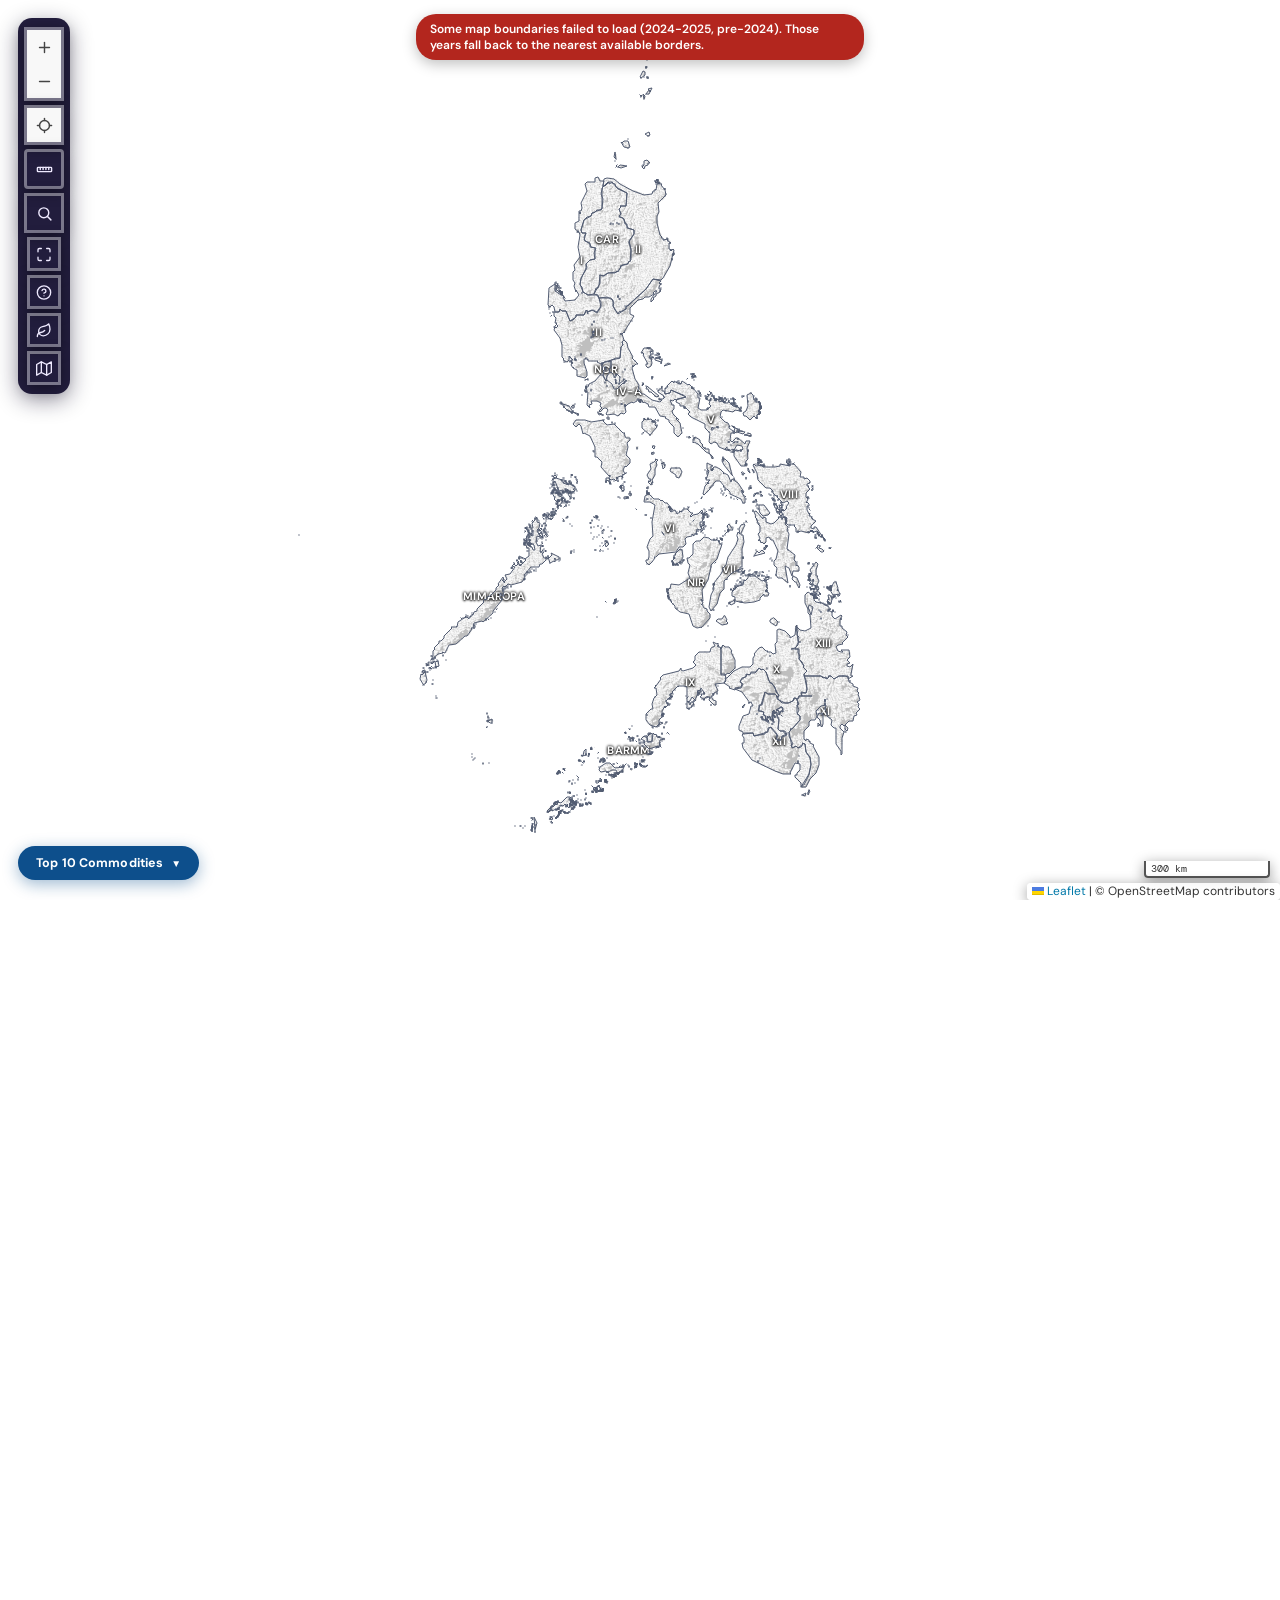
==== commit 8569dc69: "Hide the Rounding note from the footer The footer's definition list now runs Data -> Boundaries -> M" ====
--- a/index.html
+++ b/index.html
@@ -651,6 +651,12 @@
             <dl class="pv-foot-meta">
                 <dt>Data</dt>
                 <dd>Philippine Statistics Authority (PSA) &middot; 2021&ndash;2026</dd>
+                <!-- Rounding: hidden on request, 2026-09-07. The note is
+                     still true and the same explanation still reaches anyone
+                     who needs it, from #table-modal-note above the data table
+                     - which is where a quarters-vs-annual mismatch is actually
+                     visible. Kept here rather than deleted so restoring it is
+                     uncommenting.
                 <dt>Rounding</dt>
                 <dd>Every figure is PSA&rsquo;s own, rounded to two decimals at
                     source. Each reporting period is rounded independently, so a
@@ -658,6 +664,7 @@
                     total &mdash; a difference of a centavo or two on millions of
                     metric tons. Nothing here is re-rounded or adjusted to make
                     the columns agree.</dd>
+                -->
                 <dt>Boundaries</dt>
                 <dd>PSGC-coded administrative boundaries, 18 regions &middot; 82 provinces</dd>
                 <dt>Metrics</dt>
--- a/css/app.css
+++ b/css/app.css
@@ -1212,12 +1212,36 @@
     font-weight: 700;
 }
 
+/* The idle prompt ("Select a crop…"). Was rgba(30,30,30,0.45), which composites
+   to about #9a9a9a on the panel — roughly 2.8:1, under the 4.5:1 AA floor, and
+   italic at 10px made it harder still. */
 #year-hint {
-    font-size: 10px;
-    color: rgba(30, 30, 30, 0.45);
+    font-size: 11px;
+    color: #52606d;
     font-style: italic;
     text-align: center;
     letter-spacing: 0.02em;
+    line-height: 1.45;
+}
+
+/* The same element also carries the "why is this map empty" sentence, which is
+   not a passing hint — it is the only thing on screen explaining why the user
+   is looking at nothing. reportEmptyPeriod() tags it with data-empty-period, so
+   that state gets the treatment #partial-year-note already uses: a left rule,
+   a tint, and upright text at a readable weight.
+   Blue rather than amber, deliberately — the partial-year note warns that a
+   figure cannot be compared, whereas this one merely states that a series
+   starts later. Different meanings should not share a colour. */
+#year-hint[data-empty-period] {
+    margin: 2px 0 0;
+    padding: 8px 10px 9px;
+    border-left: 3px solid #2a91d8;
+    border-radius: 4px;
+    background: rgba(42, 145, 216, 0.09);
+    color: #1a4f76;
+    font-style: normal;
+    font-weight: 500;
+    text-align: left;
 }
 
 /* Partial-year warning under the timeline. Amber rather than red: the data is
